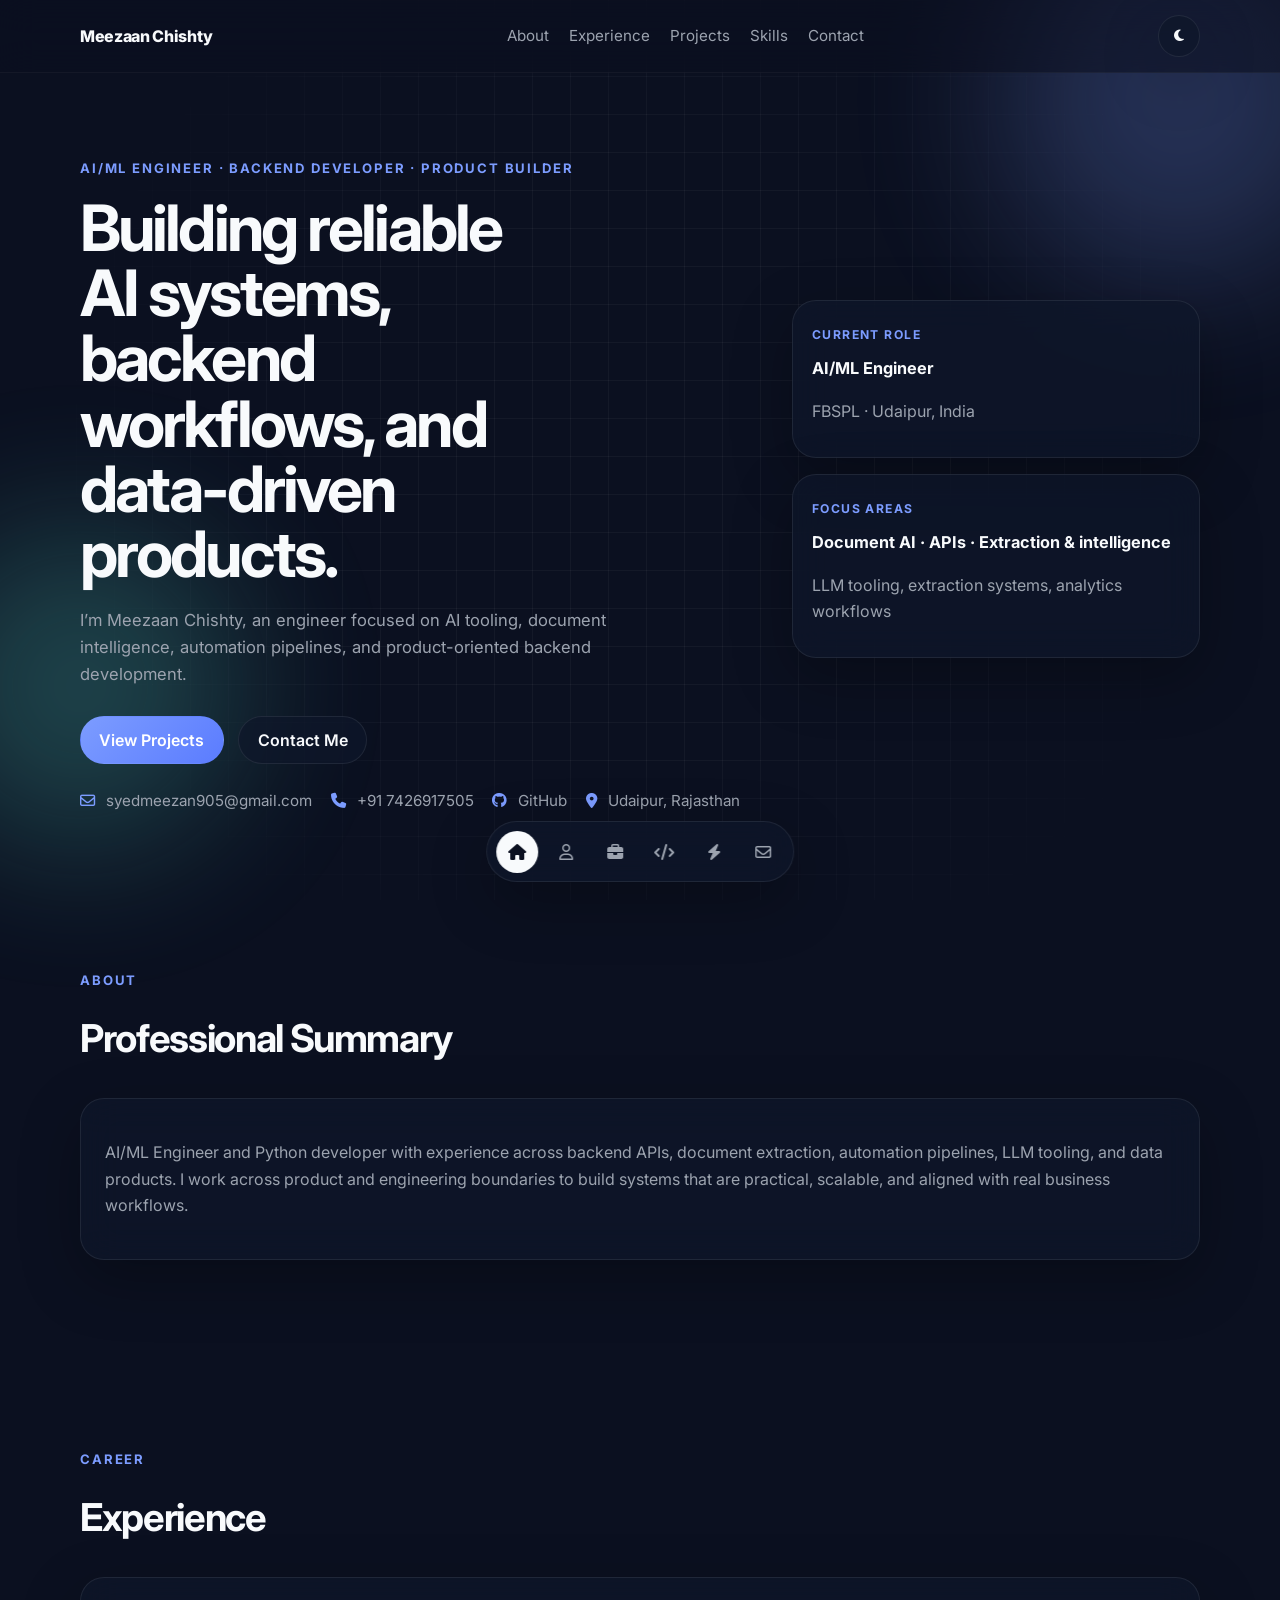
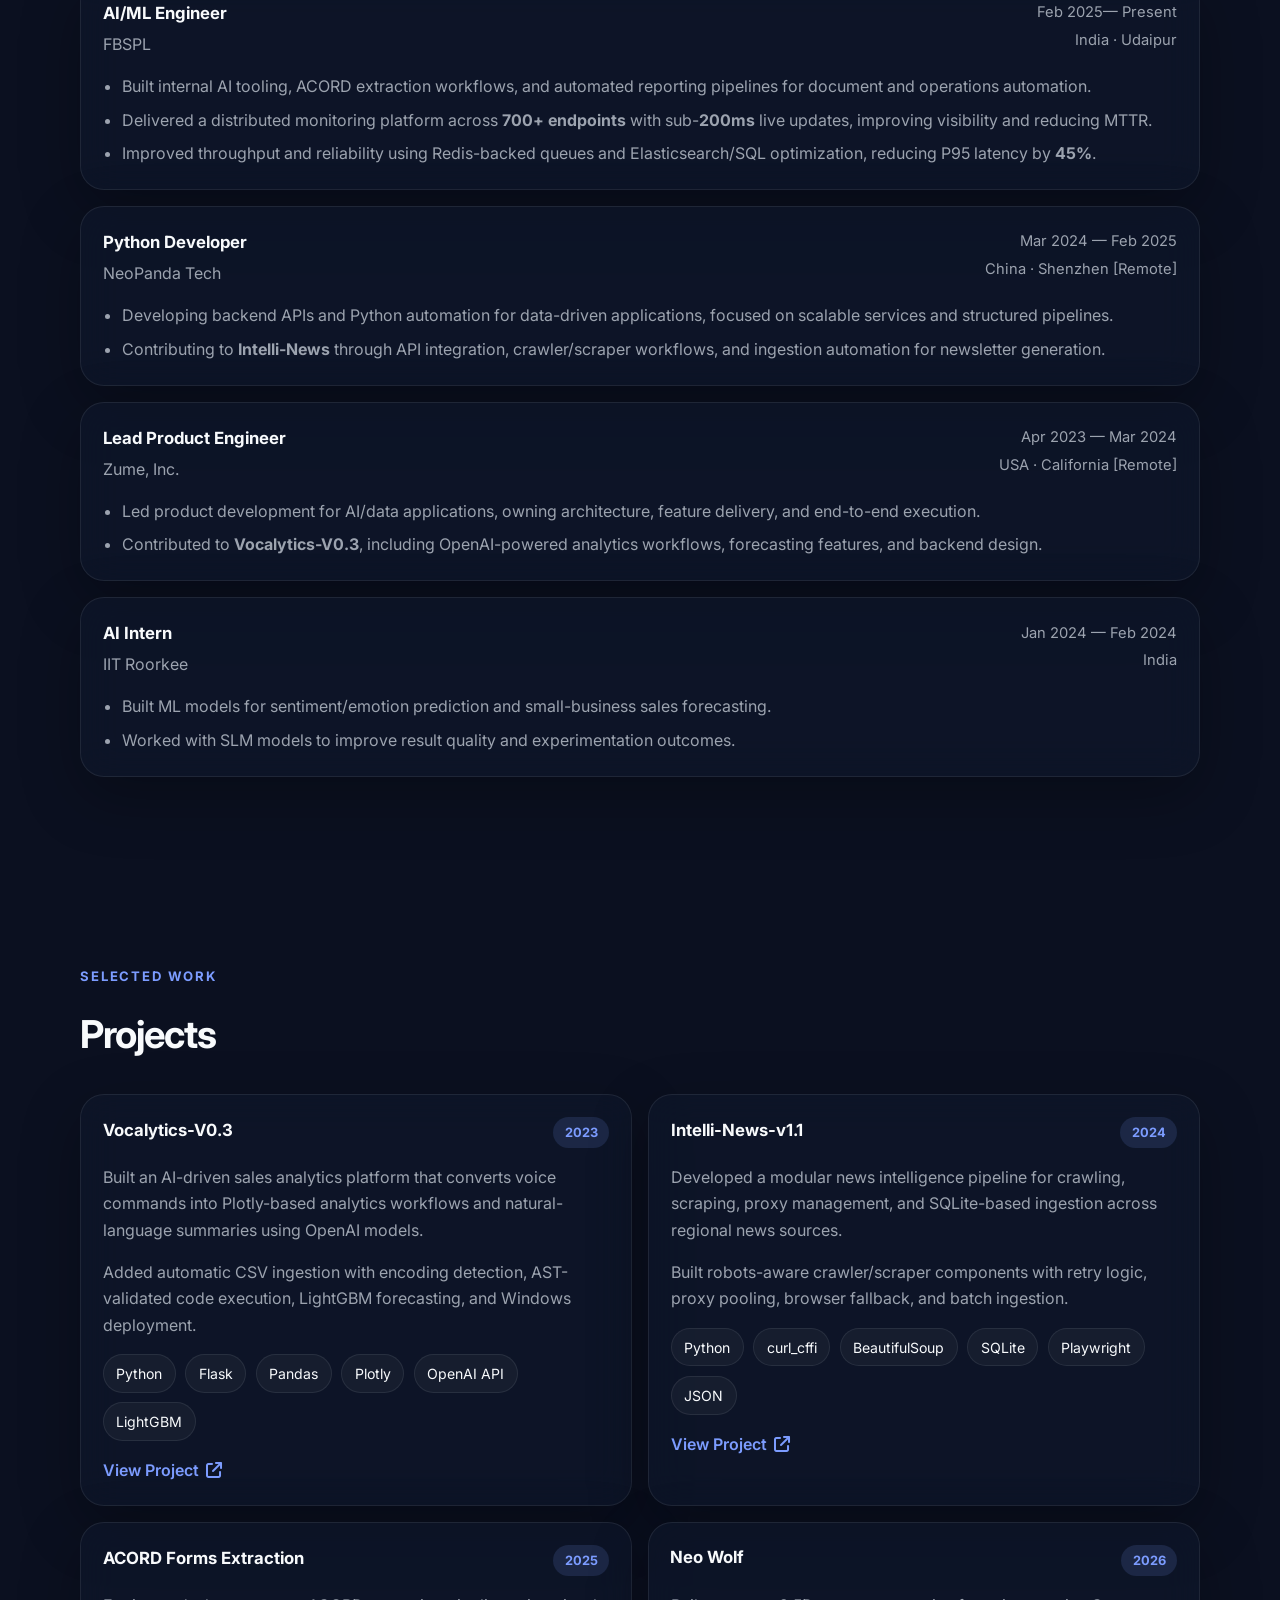
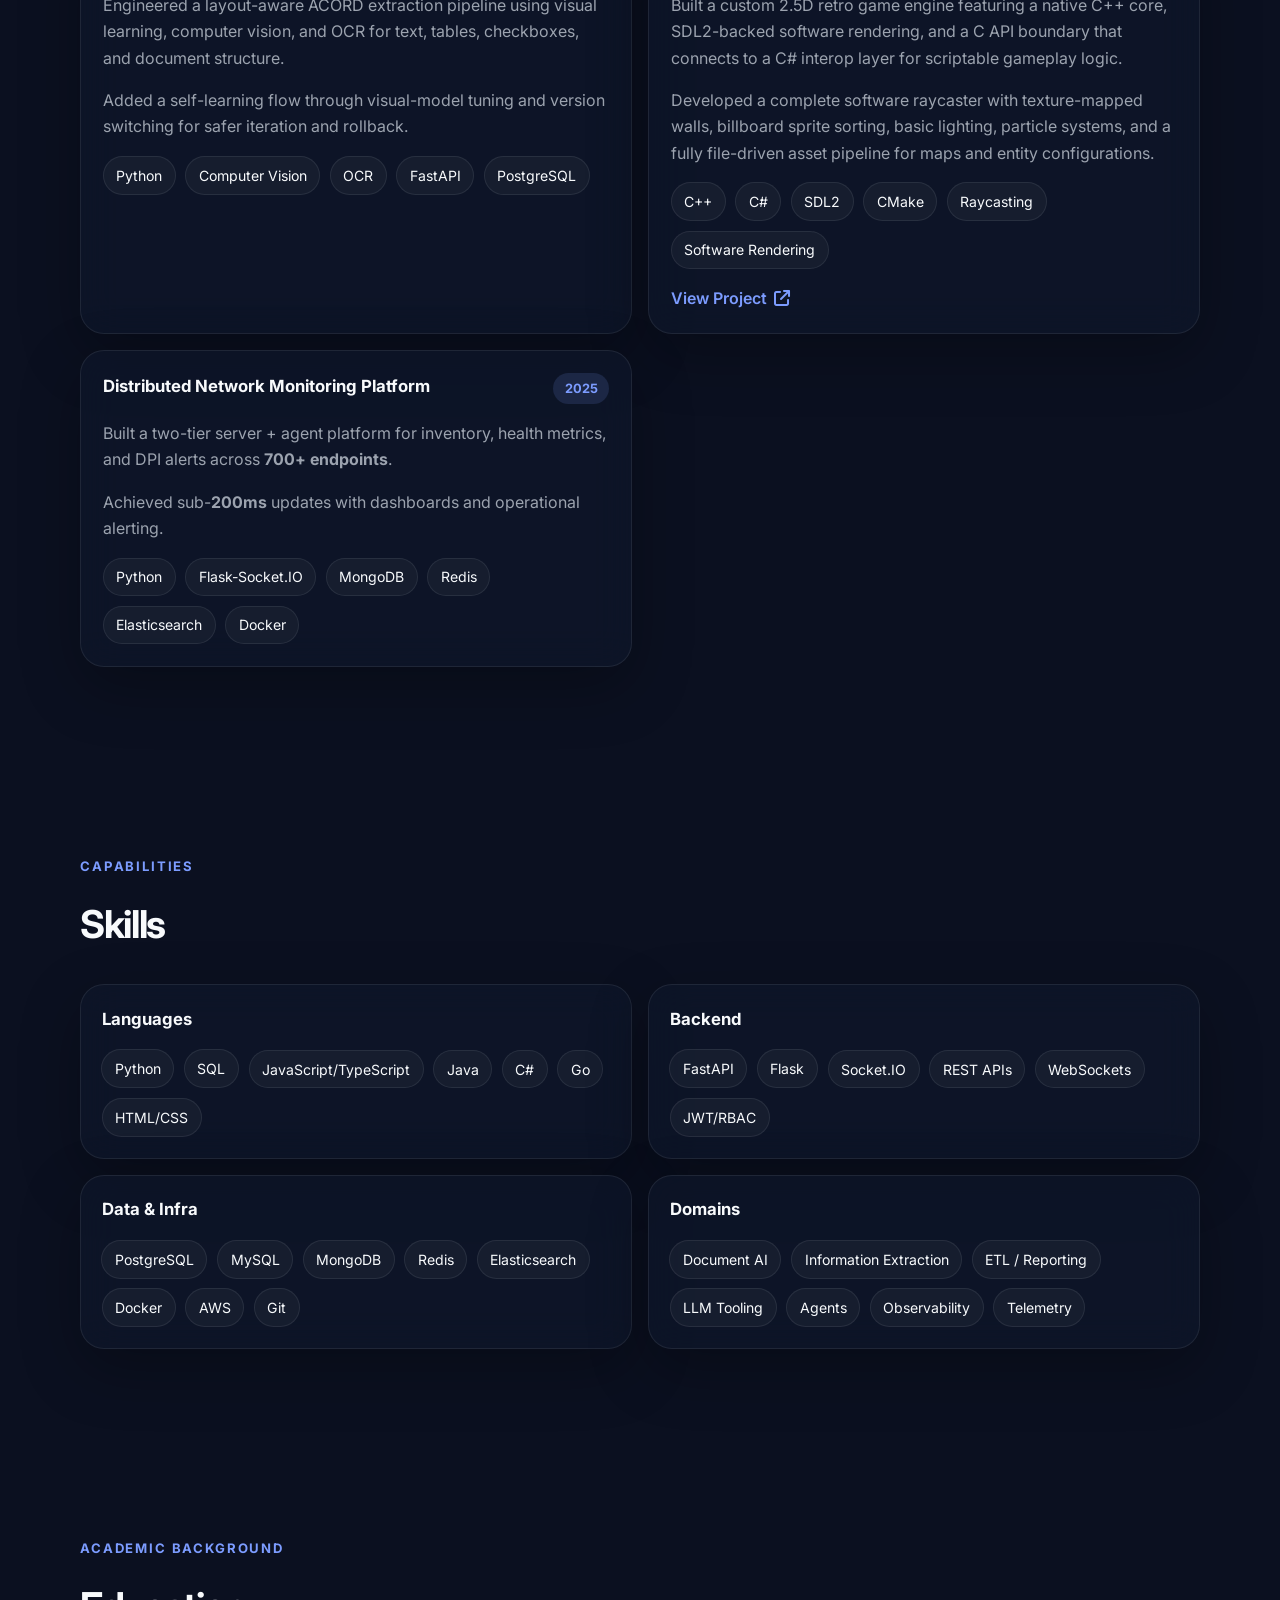
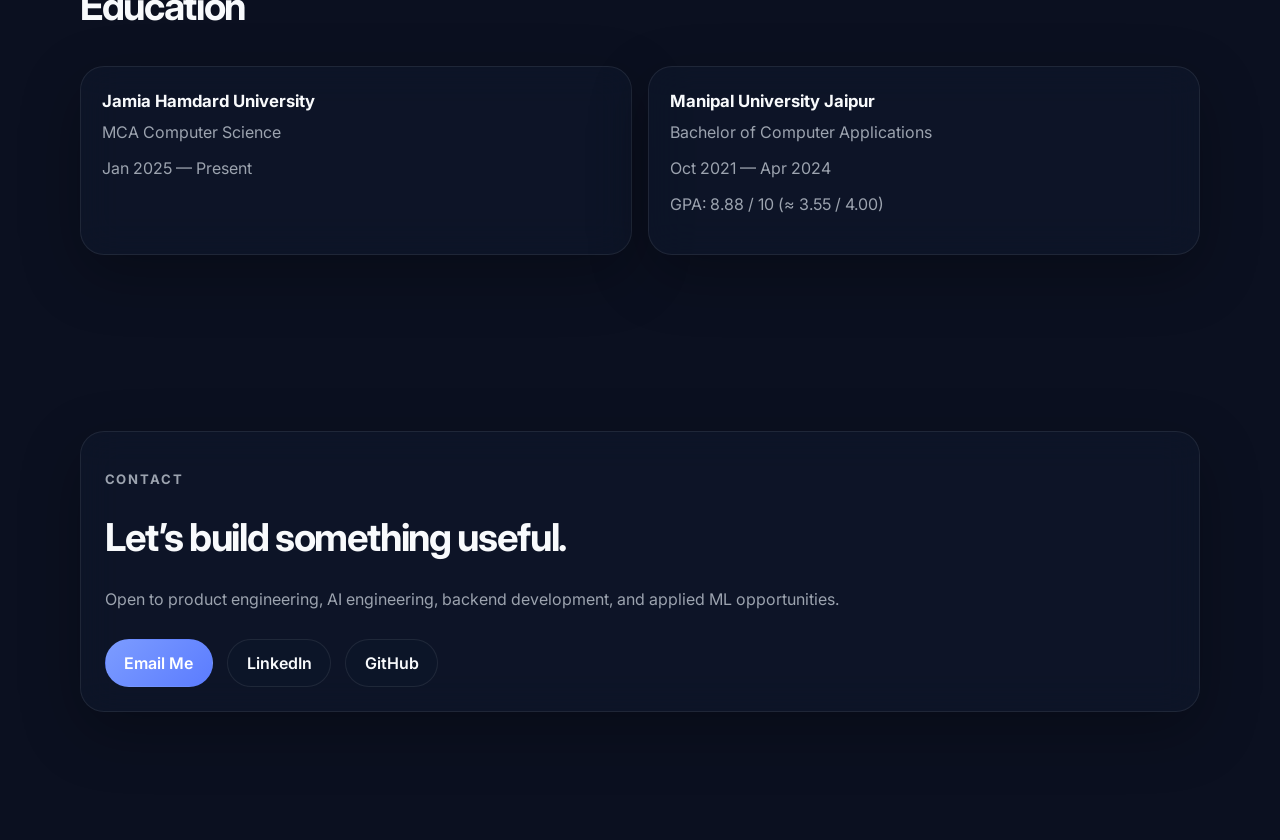
==== index.html @ cb14defa "Update index.html" ====
<!DOCTYPE html>
<html lang="en">
<head>
  <meta charset="UTF-8" />
  <meta name="viewport" content="width=device-width, initial-scale=1.0" />
  <title>Meezaan Chishty | AI/ML Engineer</title>
  <meta
    name="description"
    content="Meezaan Chishty — AI/ML Engineer focused on backend systems, document AI, analytics platforms, and automation."
  />
  <link rel="preconnect" href="https://fonts.googleapis.com" />
  <link rel="preconnect" href="https://fonts.gstatic.com" crossorigin />
  <link
    href="https://fonts.googleapis.com/css2?family=Inter:wght@400;500;600;700;800&display=swap"
    rel="stylesheet"
  />
  <link
    rel="stylesheet"
    href="https://cdnjs.cloudflare.com/ajax/libs/font-awesome/6.5.2/css/all.min.css"
  />
  <link rel="stylesheet" href="styles.css" />
</head>
<body>
  <div class="bg-orb orb-1"></div>
  <div class="bg-orb orb-2"></div>
  <div class="bg-grid"></div>

  <header class="site-header">
    <div class="container nav-wrap">
      <a class="brand" href="#top">Meezaan Chishty</a>

      <nav class="top-nav">
        <a href="#about">About</a>
        <a href="#experience">Experience</a>
        <a href="#projects">Projects</a>
        <a href="#skills">Skills</a>
        <a href="#contact">Contact</a>
      </nav>

      <button class="theme-toggle" id="themeToggle" aria-label="Toggle theme">
        <i class="fa-solid fa-moon"></i>
      </button>
    </div>
  </header>

  <main id="top">
    <section class="hero section">
      <div class="container hero-grid">
        <div class="hero-copy reveal">
          <p class="eyebrow">AI/ML Engineer · Backend Developer · Product Builder</p>
          <h1>
            Building reliable AI systems, backend workflows, and data-driven products.
          </h1>
          <p class="hero-text">
            I’m Meezaan Chishty, an engineer focused on AI tooling, document intelligence,
            automation pipelines, and product-oriented backend development.
          </p>

          <div class="hero-actions">
            <a class="btn btn-primary" href="#projects">View Projects</a>
            <a class="btn btn-secondary" href="mailto:syedmeezan905@gmail.com">Contact Me</a>
          </div>

          <div class="meta-row">
            <a href="mailto:syedmeezan905@gmail.com">
              <i class="fa-regular fa-envelope"></i>
              syedmeezan905@gmail.com
            </a>
            <a href="tel:+917426917505">
              <i class="fa-solid fa-phone"></i>
              +91 7426917505
            </a>
            <a href="https://github.com/Mizan-muf" target="_blank" rel="noreferrer">
              <i class="fa-brands fa-github"></i>
              GitHub
            </a>
            <span>
              <i class="fa-solid fa-location-dot"></i>
              Udaipur, Rajasthan
            </span>
          </div>
        </div>

        <div class="hero-card reveal delay-1">
          <div class="stat-card">
            <span class="stat-label">Current Role</span>
            <strong>AI/ML Engineer</strong>
            <p>FBSPL · Udaipur, India</p>
          </div>
          <div class="stat-card">
            <span class="stat-label">Focus Areas</span>
            <strong>Document AI · APIs · Extraction & intelligence</strong>
            <p>LLM tooling, extraction systems, analytics workflows</p>
          </div>
        </div>
      </div>
    </section>

    <section id="about" class="section">
      <div class="container">
        <div class="section-head reveal">
          <p class="section-kicker">About</p>
          <h2>Professional Summary</h2>
        </div>

        <div class="card summary-card reveal delay-1">
          <p>
            AI/ML Engineer and Python developer with experience across backend APIs,
            document extraction, automation pipelines, LLM tooling, and data products.
            I work across product and engineering boundaries to build systems that are
            practical, scalable, and aligned with real business workflows.
          </p>
        </div>
      </div>
    </section>

    <section id="experience" class="section">
      <div class="container">
        <div class="section-head reveal">
          <p class="section-kicker">Career</p>
          <h2>Experience</h2>
        </div>

        <div class="timeline">
          <article class="timeline-item card reveal">
            <div class="timeline-top">
              <div>
                <h3>AI/ML Engineer</h3>
                <p class="company">FBSPL</p>
              </div>
              <div class="timeline-meta">
                <span>Feb 2025— Present</span>
                <span>India · Udaipur</span>
              </div>
            </div>
            <ul>
              <li>Built internal AI tooling, ACORD extraction workflows, and automated reporting pipelines for document and operations automation.</li>
              <li>Delivered a distributed monitoring platform across <strong>700+ endpoints</strong> with sub-<strong>200ms</strong> live updates, improving visibility and reducing MTTR.</li>
              <li>Improved throughput and reliability using Redis-backed queues and Elasticsearch/SQL optimization, reducing P95 latency by <strong>45%</strong>.</li>
            </ul>
          </article>

          <article class="timeline-item card reveal delay-1">
            <div class="timeline-top">
              <div>
                <h3>Python Developer</h3>
                <p class="company">NeoPanda Tech</p>
              </div>
              <div class="timeline-meta">
                <span>Mar 2024 — Feb 2025</span>
                <span>China · Shenzhen [Remote]</span>
              </div>
            </div>
            <ul>
              <li>Developing backend APIs and Python automation for data-driven applications, focused on scalable services and structured pipelines.</li>
              <li>Contributing to <strong>Intelli-News</strong> through API integration, crawler/scraper workflows, and ingestion automation for newsletter generation.</li>
            </ul>
          </article>

          <article class="timeline-item card reveal">
            <div class="timeline-top">
              <div>
                <h3>Lead Product Engineer</h3>
                <p class="company">Zume, Inc.</p>
              </div>
              <div class="timeline-meta">
                <span>Apr 2023 — Mar 2024</span>
                <span>USA · California [Remote]</span>
              </div>
            </div>
            <ul>
              <li>Led product development for AI/data applications, owning architecture, feature delivery, and end-to-end execution.</li>
              <li>Contributed to <strong>Vocalytics-V0.3</strong>, including OpenAI-powered analytics workflows, forecasting features, and backend design.</li>
            </ul>
          </article>

          <article class="timeline-item card reveal delay-1">
            <div class="timeline-top">
              <div>
                <h3>AI Intern</h3>
                <p class="company">IIT Roorkee</p>
              </div>
              <div class="timeline-meta">
                <span>Jan 2024 — Feb 2024</span>
                <span>India</span>
              </div>
            </div>
            <ul>
              <li>Built ML models for sentiment/emotion prediction and small-business sales forecasting.</li>
              <li>Worked with SLM models to improve result quality and experimentation outcomes.</li>
            </ul>
          </article>
        </div>
      </div>
    </section>

    <section id="projects" class="section">
      <div class="container">
        <div class="section-head reveal">
          <p class="section-kicker">Selected Work</p>
          <h2>Projects</h2>
        </div>

        <div class="project-grid">
          <article class="project-card card reveal">
            <div class="project-top">
              <h3>Vocalytics-V0.3</h3>
              <span class="tag">2023</span>
            </div>
            <p>
              Built an AI-driven sales analytics platform that converts voice commands
              into Plotly-based analytics workflows and natural-language summaries using OpenAI models.
            </p>
            <p>
              Added automatic CSV ingestion with encoding detection, AST-validated code execution,
              LightGBM forecasting, and Windows deployment.
            </p>
            <div class="stack">
              <span>Python</span>
              <span>Flask</span>
              <span>Pandas</span>
              <span>Plotly</span>
              <span>OpenAI API</span>
              <span>LightGBM</span>
            </div>
            <a
              class="project-link"
              href="https://github.com/Mizan-muf/Vocalytics-V0.3"
              target="_blank"
              rel="noreferrer"
            >
              View Project <i class="fa-solid fa-arrow-up-right-from-square"></i>
            </a>
          </article>

          <article class="project-card card reveal delay-1">
            <div class="project-top">
              <h3>Intelli-News-v1.1</h3>
              <span class="tag">2024</span>
            </div>
            <p>
              Developed a modular news intelligence pipeline for crawling, scraping,
              proxy management, and SQLite-based ingestion across regional news sources.
            </p>
            <p>
              Built robots-aware crawler/scraper components with retry logic, proxy pooling,
              browser fallback, and batch ingestion.
            </p>
            <div class="stack">
              <span>Python</span>
              <span>curl_cffi</span>
              <span>BeautifulSoup</span>
              <span>SQLite</span>
              <span>Playwright</span>
              <span>JSON</span>
            </div>
            <a
              class="project-link"
              href="https://github.com/Mizan-muf/Newsletter-Intelli-version-1.1.0"
              target="_blank"
              rel="noreferrer"
            >
              View Project <i class="fa-solid fa-arrow-up-right-from-square"></i>
            </a>
          </article>

          <article class="project-card card reveal">
            <div class="project-top">
              <h3>ACORD Forms Extraction</h3>
              <span class="tag">2025</span>
            </div>
            <p>
              Engineered a layout-aware ACORD extraction pipeline using visual learning,
              computer vision, and OCR for text, tables, checkboxes, and document structure.
            </p>
            <p>
              Added a self-learning flow through visual-model tuning and version switching
              for safer iteration and rollback.
            </p>
            <div class="stack">
              <span>Python</span>
              <span>Computer Vision</span>
              <span>OCR</span>
              <span>FastAPI</span>
              <span>PostgreSQL</span>
            </div>
          </article>

          <article class="project-card card reveal">
            <div class="project-top">
              <h3>Neo Wolf</h3>
              <span class="tag">2026</span>
            </div>
            <p>
              Built a custom 2.5D retro game engine featuring a native C++ core, SDL2-backed software rendering, and a C API boundary that connects to a C# interop layer for scriptable gameplay logic.
            </p>
            <p>
              Developed a complete software raycaster with texture-mapped walls, billboard sprite sorting, basic lighting, particle systems, and a fully file-driven asset pipeline for maps and entity configurations.
            </p>
            <div class="stack">
              <span>C++</span>
              <span>C#</span>
              <span>SDL2</span>
              <span>CMake</span>
              <span>Raycasting</span>
              <span>Software Rendering</span>
            </div>
            <a
              class="project-link"
              href="https://github.com/Mizan-muf/Neo-Wolf-v1"
              target="_blank"
              rel="noreferrer"
            >
              View Project <i class="fa-solid fa-arrow-up-right-from-square"></i>
            </a>
          </article>

          <article class="project-card card reveal delay-1">
            <div class="project-top">
              <h3>Distributed Network Monitoring Platform</h3>
              <span class="tag">2025</span>
            </div>
            <p>
              Built a two-tier server + agent platform for inventory, health metrics,
              and DPI alerts across <strong>700+ endpoints</strong>.
            </p>
            <p>
              Achieved sub-<strong>200ms</strong> updates with dashboards and operational alerting.
            </p>
            <div class="stack">
              <span>Python</span>
              <span>Flask-Socket.IO</span>
              <span>MongoDB</span>
              <span>Redis</span>
              <span>Elasticsearch</span>
              <span>Docker</span>
            </div>
          </article>
        </div>
      </div>
    </section>

    <section id="skills" class="section">
      <div class="container">
        <div class="section-head reveal">
          <p class="section-kicker">Capabilities</p>
          <h2>Skills</h2>
        </div>

        <div class="skills-layout">
          <div class="card reveal">
            <h3>Languages</h3>
            <div class="pill-wrap">
              <span class="pill">Python</span>
              <span class="pill">SQL</span>
              <span class="pill">JavaScript/TypeScript</span>
              <span class="pill">Java</span>
              <span class="pill">C#</span>
              <span class="pill">Go</span>
              <span class="pill">HTML/CSS</span>
            </div>
          </div>

          <div class="card reveal delay-1">
            <h3>Backend</h3>
            <div class="pill-wrap">
              <span class="pill">FastAPI</span>
              <span class="pill">Flask</span>
              <span class="pill">Socket.IO</span>
              <span class="pill">REST APIs</span>
              <span class="pill">WebSockets</span>
              <span class="pill">JWT/RBAC</span>
            </div>
          </div>

          <div class="card reveal">
            <h3>Data & Infra</h3>
            <div class="pill-wrap">
              <span class="pill">PostgreSQL</span>
              <span class="pill">MySQL</span>
              <span class="pill">MongoDB</span>
              <span class="pill">Redis</span>
              <span class="pill">Elasticsearch</span>
              <span class="pill">Docker</span>
              <span class="pill">AWS</span>
              <span class="pill">Git</span>
            </div>
          </div>

          <div class="card reveal delay-1">
            <h3>Domains</h3>
            <div class="pill-wrap">
              <span class="pill">Document AI</span>
              <span class="pill">Information Extraction</span>
              <span class="pill">ETL / Reporting</span>
              <span class="pill">LLM Tooling</span>
              <span class="pill">Agents</span>
              <span class="pill">Observability</span>
              <span class="pill">Telemetry</span>
            </div>
          </div>
        </div>
      </div>
    </section>

    <section id="education" class="section">
      <div class="container">
        <div class="section-head reveal">
          <p class="section-kicker">Academic Background</p>
          <h2>Education</h2>
        </div>

        <div class="edu-grid">
          <article class="card reveal">
            <h3>Jamia Hamdard University</h3>
            <p class="muted">MCA Computer Science</p>
            <span class="edu-date">Jan 2025 — Present</span>
          </article>

          <article class="card reveal delay-1">
            <h3>Manipal University Jaipur</h3>
            <p class="muted">Bachelor of Computer Applications</p>
            <span class="edu-date">Oct 2021 — Apr 2024</span>
            <p class="edu-score">GPA: 8.88 / 10 (≈ 3.55 / 4.00)</p>
          </article>
        </div>
      </div>
    </section>

    <section id="contact" class="section section-last">
      <div class="container">
        <div class="contact-card card reveal">
          <p class="section-kicker">Contact</p>
          <h2>Let’s build something useful.</h2>
          <p>
            Open to product engineering, AI engineering, backend development, and applied ML opportunities.
          </p>
          <div class="hero-actions">
            <a class="btn btn-primary" href="mailto:syedmeezan905@gmail.com">Email Me</a>
            <a
              class="btn btn-secondary"
              href="https://www.linkedin.com/in/syed-mohammed-meezaan-chishty-19a4b0338"
              target="_blank"
              rel="noreferrer"
            >
              LinkedIn
            </a>
            <a
              class="btn btn-secondary"
              href="https://github.com/Mizan-muf"
              target="_blank"
              rel="noreferrer"
            >
              GitHub
            </a>
          </div>
        </div>
      </div>
    </section>
  </main>

  <nav class="dock" id="dock">
    <a href="#top" data-section="top" class="dock-item active" aria-label="Home">
      <i class="fa-solid fa-house"></i>
    </a>
    <a href="#about" data-section="about" class="dock-item" aria-label="About">
      <i class="fa-regular fa-user"></i>
    </a>
    <a href="#experience" data-section="experience" class="dock-item" aria-label="Experience">
      <i class="fa-solid fa-briefcase"></i>
    </a>
    <a href="#projects" data-section="projects" class="dock-item" aria-label="Projects">
      <i class="fa-solid fa-code"></i>
    </a>
    <a href="#skills" data-section="skills" class="dock-item" aria-label="Skills">
      <i class="fa-solid fa-bolt"></i>
    </a>
    <a href="#contact" data-section="contact" class="dock-item" aria-label="Contact">
      <i class="fa-regular fa-envelope"></i>
    </a>
  </nav>

  <script src="script.js"></script>
</body>
</html>
---- styles.css ----
:root {
  --bg: #0b1020;
  --bg-elev: rgba(17, 24, 39, 0.72);
  --bg-card: rgba(15, 23, 42, 0.72);
  --border: rgba(255, 255, 255, 0.08);
  --text: #e5e7eb;
  --muted: #9ca3af;
  --heading: #f8fafc;
  --accent: #7c9cff;
  --accent-2: #5eead4;
  --shadow: 0 20px 60px rgba(0, 0, 0, 0.28);
  --container: 1120px;
  --radius: 24px;
}

body.light {
  --bg: #f5f7fb;
  --bg-elev: rgba(255, 255, 255, 0.82);
  --bg-card: rgba(255, 255, 255, 0.9);
  --border: rgba(15, 23, 42, 0.08);
  --text: #18212f;
  --muted: #5f6b7a;
  --heading: #0f172a;
  --accent: #315efb;
  --accent-2: #0f766e;
  --shadow: 0 18px 40px rgba(15, 23, 42, 0.08);
}

* {
  box-sizing: border-box;
}

html {
  scroll-behavior: smooth;
}

body {
  margin: 0;
  font-family: "Inter", sans-serif;
  background: var(--bg);
  color: var(--text);
  line-height: 1.65;
  transition: background 0.3s ease, color 0.3s ease;
  overflow-x: hidden;
}

a {
  color: inherit;
  text-decoration: none;
}

.container {
  width: min(var(--container), calc(100% - 2rem));
  margin: 0 auto;
}

.bg-grid {
  position: fixed;
  inset: 0;
  background-image:
    linear-gradient(rgba(255,255,255,0.04) 1px, transparent 1px),
    linear-gradient(90deg, rgba(255,255,255,0.04) 1px, transparent 1px);
  background-size: 38px 38px;
  mask-image: radial-gradient(circle at center, black 40%, transparent 78%);
  pointer-events: none;
  z-index: -3;
}

body.light .bg-grid {
  background-image:
    linear-gradient(rgba(15,23,42,0.05) 1px, transparent 1px),
    linear-gradient(90deg, rgba(15,23,42,0.05) 1px, transparent 1px);
}

.bg-orb {
  position: fixed;
  border-radius: 999px;
  filter: blur(80px);
  opacity: 0.24;
  pointer-events: none;
  z-index: -2;
}

.orb-1 {
  width: 360px;
  height: 360px;
  background: var(--accent);
  top: -80px;
  right: -80px;
}

.orb-2 {
  width: 320px;
  height: 320px;
  background: var(--accent-2);
  bottom: 6%;
  left: -80px;
}

.site-header {
  position: sticky;
  top: 0;
  z-index: 50;
  backdrop-filter: blur(18px);
  background: rgba(11, 16, 32, 0.55);
  border-bottom: 1px solid rgba(255,255,255,0.04);
}

body.light .site-header {
  background: rgba(245, 247, 251, 0.78);
  border-bottom: 1px solid rgba(15,23,42,0.06);
}

.nav-wrap {
  display: flex;
  align-items: center;
  justify-content: space-between;
  min-height: 72px;
  gap: 1rem;
}

.brand {
  font-weight: 800;
  letter-spacing: -0.02em;
  color: var(--heading);
}

.top-nav {
  display: flex;
  align-items: center;
  gap: 1.25rem;
}

.top-nav a {
  color: var(--muted);
  font-size: 0.95rem;
  transition: color 0.2s ease;
}

.top-nav a:hover {
  color: var(--heading);
}

.theme-toggle {
  border: 1px solid var(--border);
  background: var(--bg-card);
  color: var(--heading);
  width: 42px;
  height: 42px;
  border-radius: 999px;
  display: grid;
  place-items: center;
  cursor: pointer;
  box-shadow: var(--shadow);
}

.section {
  padding: 5.5rem 0;
}

.hero {
  padding-top: 4.5rem;
  padding-bottom: 3.5rem;
}

.hero-grid {
  display: grid;
  grid-template-columns: 1.25fr 0.75fr;
  gap: 2rem;
  align-items: center;
}

.eyebrow,
.section-kicker {
  display: inline-block;
  font-size: 0.82rem;
  text-transform: uppercase;
  letter-spacing: 0.14em;
  color: var(--accent);
  margin-bottom: 0.95rem;
  font-weight: 700;
}

.hero h1 {
  margin: 0;
  font-size: clamp(2.3rem, 5vw, 4.6rem);
  line-height: 1.02;
  letter-spacing: -0.045em;
  color: var(--heading);
  max-width: 11ch;
}

.hero-text {
  max-width: 62ch;
  margin: 1.25rem 0 0;
  color: var(--muted);
  font-size: 1.04rem;
}

.hero-actions {
  display: flex;
  flex-wrap: wrap;
  gap: 0.9rem;
  margin-top: 1.7rem;
}

.btn {
  display: inline-flex;
  align-items: center;
  justify-content: center;
  min-height: 48px;
  padding: 0 1.15rem;
  border-radius: 999px;
  font-weight: 600;
  border: 1px solid transparent;
  transition: transform 0.2s ease, background 0.2s ease, border-color 0.2s ease;
}

.btn:hover {
  transform: translateY(-1px);
}

.btn-primary {
  background: linear-gradient(135deg, var(--accent), #5b7cff);
  color: white;
}

.btn-secondary {
  border-color: var(--border);
  background: var(--bg-card);
  color: var(--heading);
}

.meta-row {
  display: flex;
  flex-wrap: wrap;
  gap: 1rem 1.15rem;
  margin-top: 1.5rem;
  color: var(--muted);
  font-size: 0.95rem;
}

.meta-row i {
  margin-right: 0.45rem;
  color: var(--accent);
}

.hero-card {
  display: grid;
  gap: 1rem;
}

.card,
.stat-card {
  background: var(--bg-card);
  border: 1px solid var(--border);
  box-shadow: var(--shadow);
  border-radius: var(--radius);
  backdrop-filter: blur(18px);
}

.stat-card {
  padding: 1.2rem 1.2rem 1.05rem;
}

.stat-card strong {
  display: block;
  color: var(--heading);
  font-size: 1.02rem;
  margin-bottom: 0.35rem;
}

.stat-card p,
.summary-card p,
.project-card p,
.contact-card p,
.edu-grid p,
.timeline-item li {
  color: var(--muted);
}

.stat-label {
  display: inline-block;
  margin-bottom: 0.6rem;
  color: var(--accent);
  font-size: 0.76rem;
  letter-spacing: 0.12em;
  text-transform: uppercase;
  font-weight: 700;
}

.section-head {
  margin-bottom: 1.75rem;
}

.section-head h2,
.contact-card h2 {
  margin: 0;
  font-size: clamp(1.75rem, 3vw, 2.5rem);
  letter-spacing: -0.035em;
  color: var(--heading);
}

.summary-card,
.contact-card {
  padding: 1.5rem;
}

.timeline {
  display: grid;
  gap: 1rem;
}

.timeline-item {
  padding: 1.4rem;
}

.timeline-top {
  display: flex;
  justify-content: space-between;
  gap: 1rem;
  align-items: flex-start;
  margin-bottom: 0.95rem;
}

.timeline-top h3,
.project-card h3,
.edu-grid h3,
.card h3 {
  margin: 0 0 0.22rem;
  color: var(--heading);
  font-size: 1.05rem;
}

.company,
.muted {
  margin: 0;
  color: var(--muted);
}

.timeline-meta {
  text-align: right;
  display: grid;
  gap: 0.2rem;
  color: var(--muted);
  font-size: 0.92rem;
}

.timeline-item ul,
.project-card ul {
  margin: 0;
  padding-left: 1.15rem;
}

.timeline-item li + li {
  margin-top: 0.45rem;
}

.project-grid,
.skills-layout,
.edu-grid {
  display: grid;
  gap: 1rem;
}

.project-grid {
  grid-template-columns: repeat(2, minmax(0, 1fr));
}

.project-card {
  padding: 1.35rem;
}

.project-top {
  display: flex;
  align-items: center;
  justify-content: space-between;
  gap: 1rem;
  margin-bottom: 0.9rem;
}

.tag {
  display: inline-flex;
  align-items: center;
  padding: 0.3rem 0.72rem;
  border-radius: 999px;
  background: rgba(124, 156, 255, 0.14);
  color: var(--accent);
  font-weight: 700;
  font-size: 0.8rem;
}

.stack,
.pill-wrap {
  display: flex;
  flex-wrap: wrap;
  gap: 0.6rem;
  margin-top: 1rem;
}

.stack span,
.pill {
  display: inline-flex;
  align-items: center;
  border-radius: 999px;
  padding: 0.42rem 0.78rem;
  border: 1px solid var(--border);
  background: rgba(255,255,255,0.04);
  color: var(--heading);
  font-size: 0.88rem;
}

body.light .stack span,
body.light .pill {
  background: rgba(15, 23, 42, 0.03);
}

.project-link {
  display: inline-flex;
  align-items: center;
  gap: 0.45rem;
  margin-top: 1rem;
  color: var(--accent);
  font-weight: 600;
}

.skills-layout,
.edu-grid {
  grid-template-columns: repeat(2, minmax(0, 1fr));
}

.skills-layout .card,
.edu-grid .card {
  padding: 1.3rem;
}

.edu-date,
.edu-score {
  display: block;
  margin-top: 0.6rem;
  color: var(--muted);
}

.section-last {
  padding-bottom: 8rem;
}

.dock {
  position: fixed;
  left: 50%;
  bottom: 1.1rem;
  transform: translateX(-50%);
  display: flex;
  gap: 0.45rem;
  padding: 0.55rem;
  border-radius: 999px;
  background: rgba(15, 23, 42, 0.72);
  border: 1px solid rgba(255,255,255,0.08);
  backdrop-filter: blur(18px);
  box-shadow: var(--shadow);
  z-index: 60;
}

body.light .dock {
  background: rgba(255,255,255,0.88);
  border-color: rgba(15,23,42,0.08);
}

.dock-item {
  width: 42px;
  height: 42px;
  display: grid;
  place-items: center;
  border-radius: 999px;
  color: var(--muted);
  transition: all 0.2s ease;
}

.dock-item.active,
.dock-item:hover {
  background: var(--heading);
  color: var(--bg);
}

.reveal {
  opacity: 0;
  transform: translateY(18px);
  transition: opacity 0.65s ease, transform 0.65s ease;
}

.reveal.visible {
  opacity: 1;
  transform: translateY(0);
}

.delay-1 {
  transition-delay: 0.12s;
}

@media (max-width: 980px) {
  .hero-grid,
  .project-grid,
  .skills-layout,
  .edu-grid {
    grid-template-columns: 1fr;
  }

  .hero h1 {
    max-width: 100%;
  }

  .timeline-top {
    flex-direction: column;
  }

  .timeline-meta {
    text-align: left;
  }
}

@media (max-width: 760px) {
  .top-nav {
    display: none;
  }

  .section {
    padding: 4.25rem 0;
  }

  .hero {
    padding-top: 3.25rem;
  }

  .dock {
    bottom: 0.8rem;
    padding: 0.45rem;
  }

  .dock-item {
    width: 38px;
    height: 38px;
  }

  .container {
    width: min(var(--container), calc(100% - 1.1rem));
  }
}
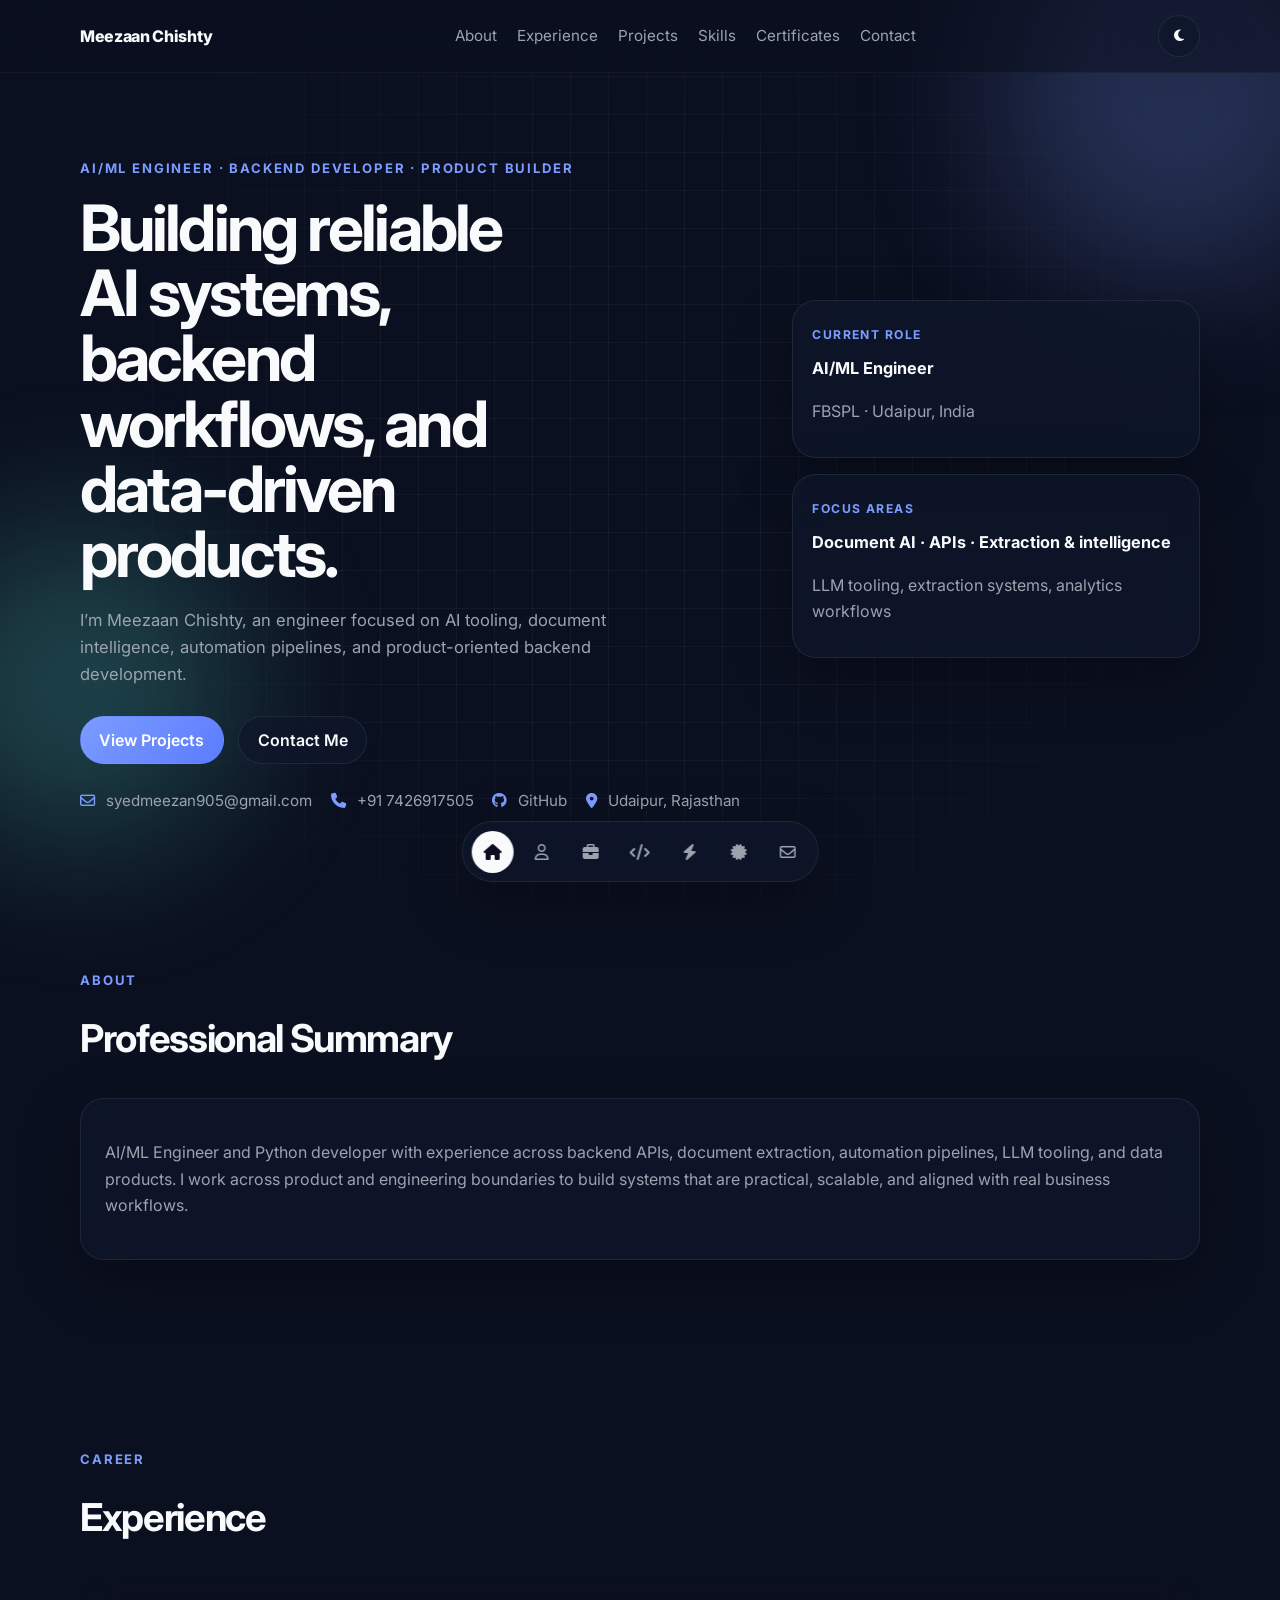
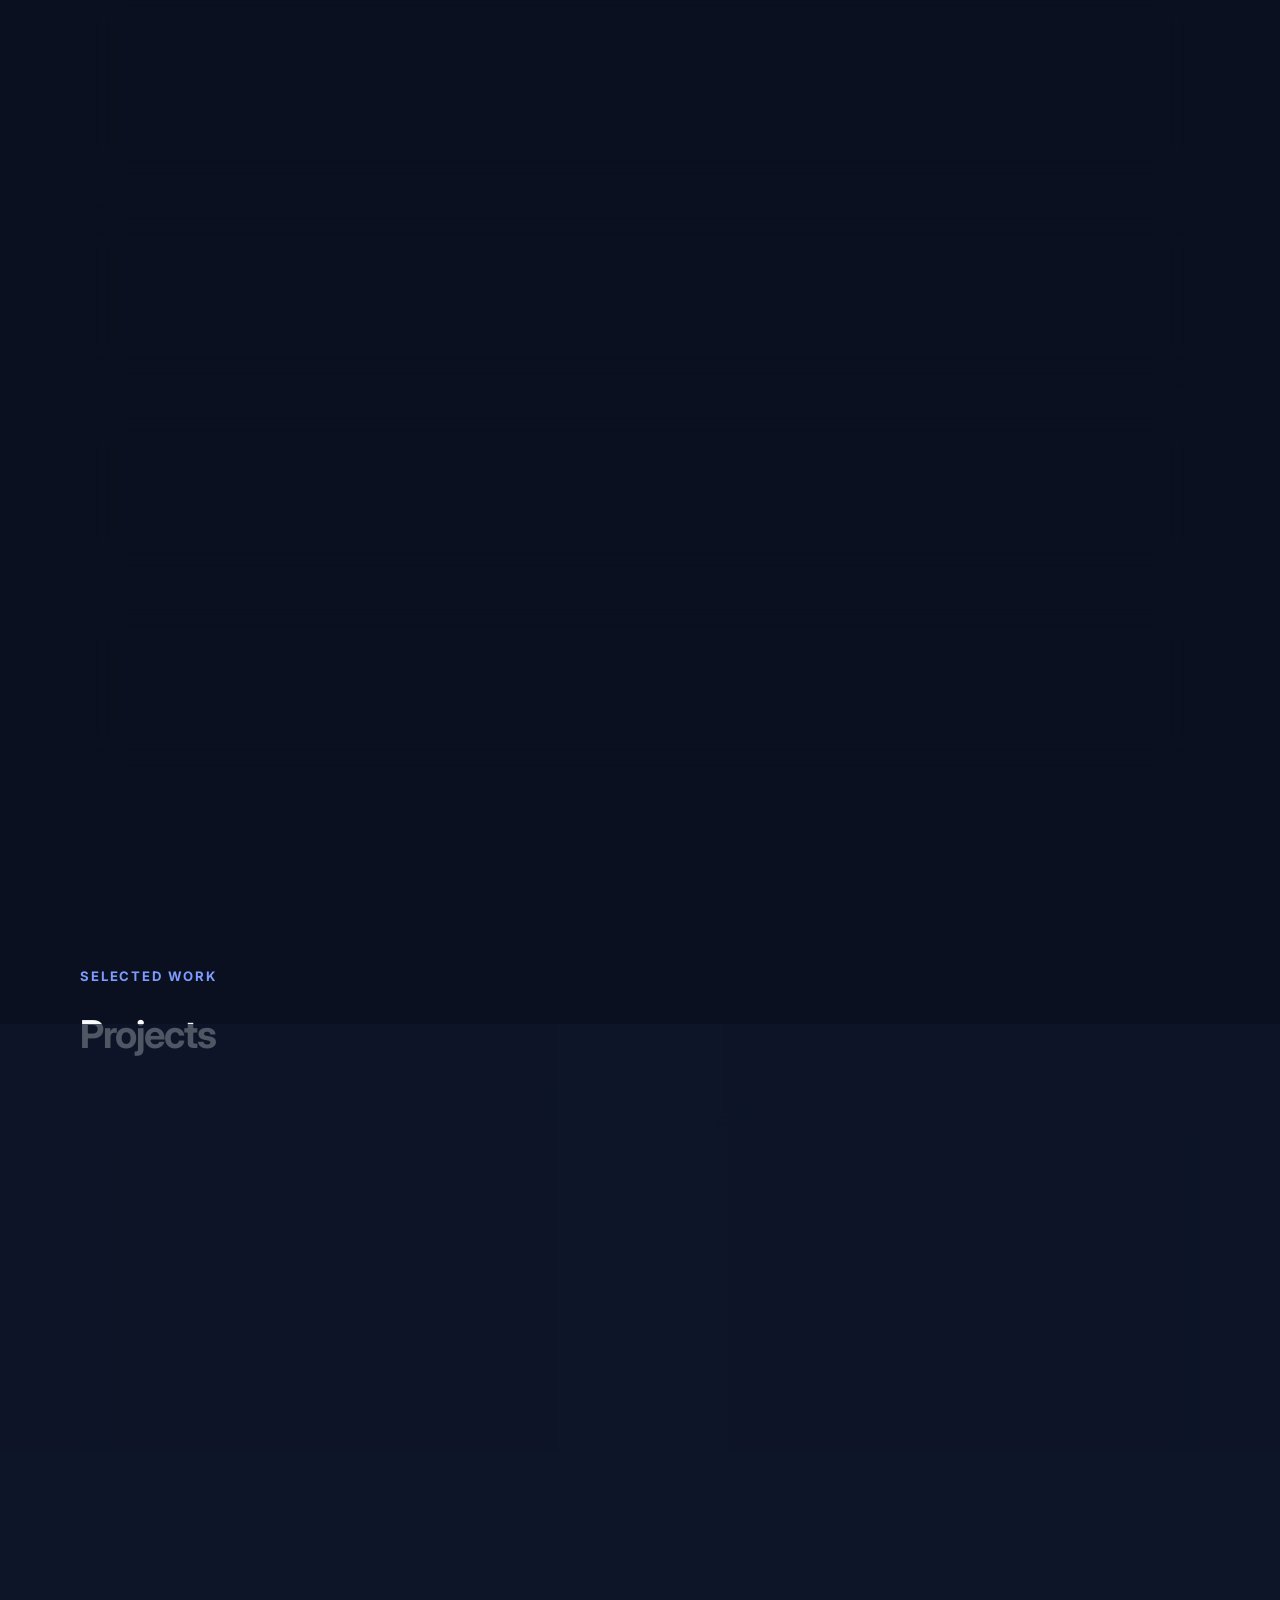
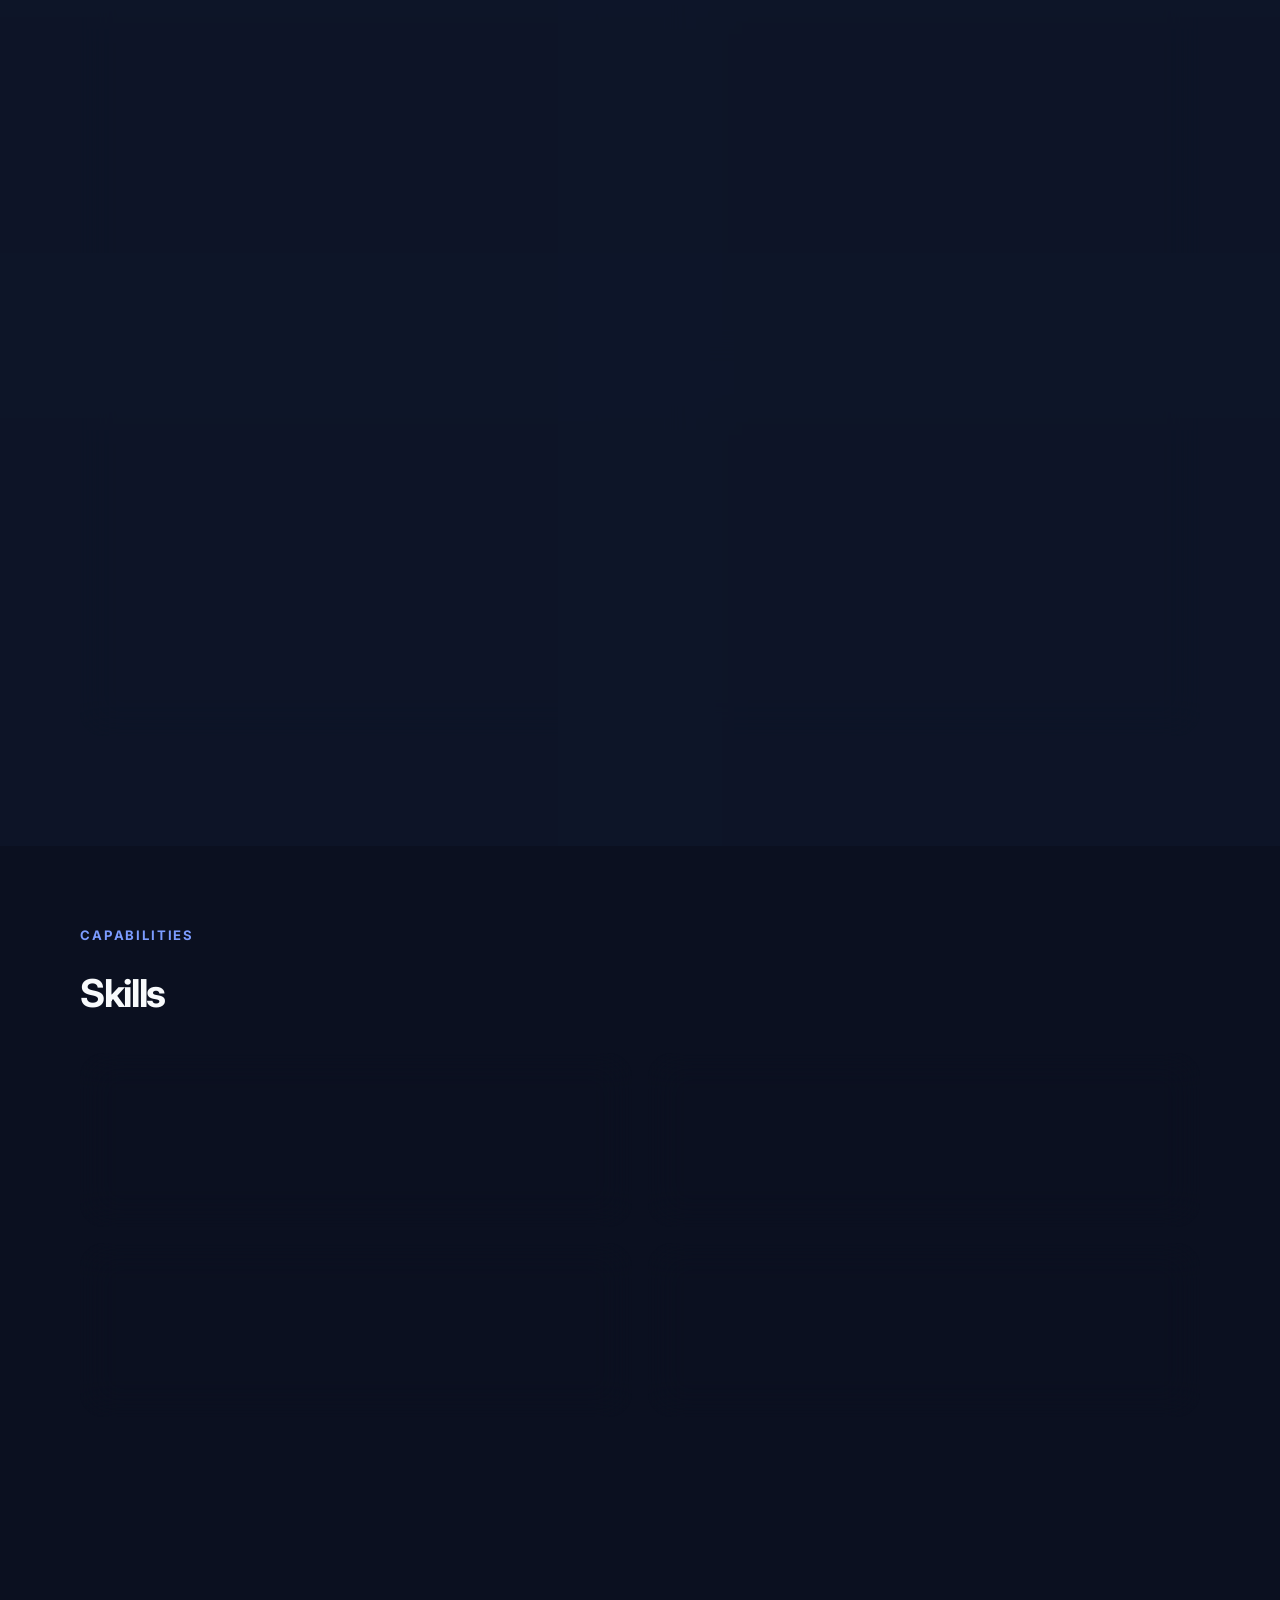
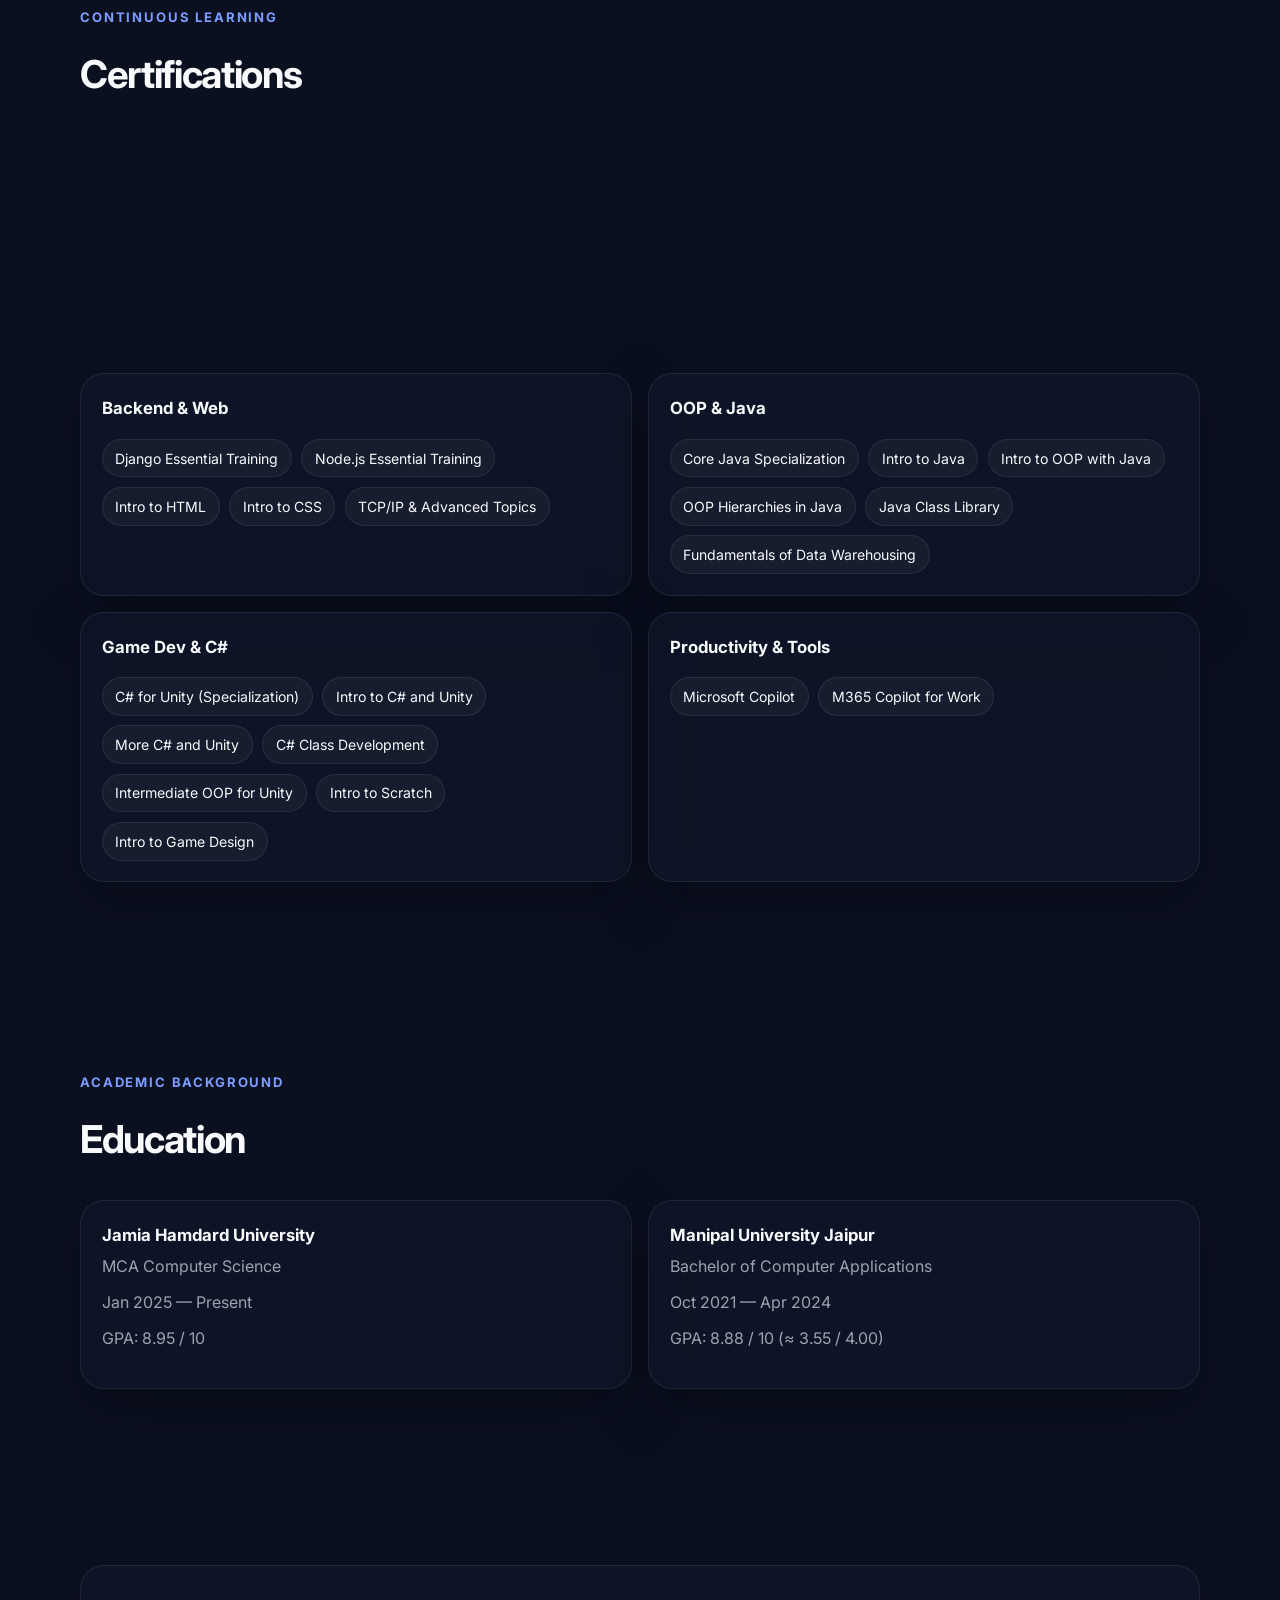
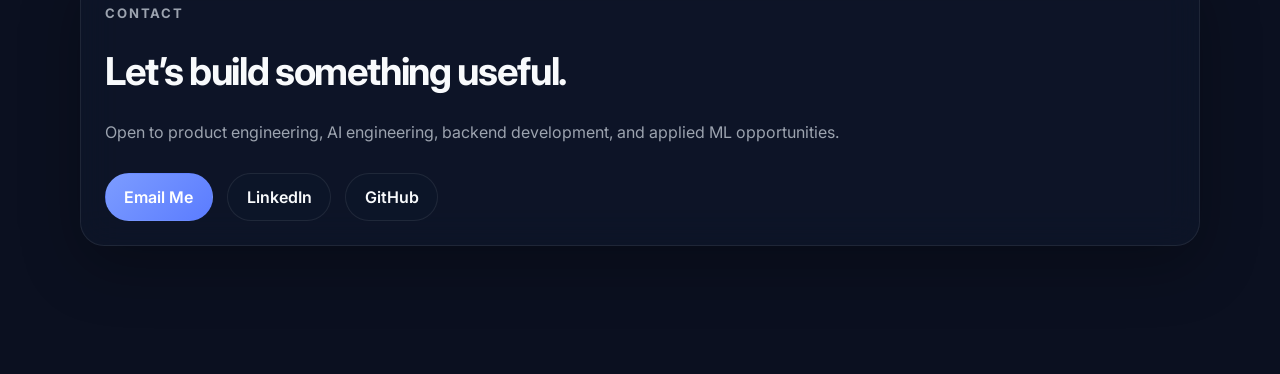
==== commit a4909cfe: "Update portfolio with certifications, MCA GPA, and FBSPLAI" ====
--- a/index.html
+++ b/index.html
@@ -34,6 +34,7 @@
         <a href="#experience">Experience</a>
         <a href="#projects">Projects</a>
         <a href="#skills">Skills</a>
+        <a href="#certifications">Certificates</a>
         <a href="#contact">Contact</a>
       </nav>
 
@@ -204,6 +205,28 @@
         <div class="project-grid">
           <article class="project-card card reveal">
             <div class="project-top">
+              <h3>FBSPLAI &mdash; AI Insurance Sales Platform</h3>
+              <span class="tag">2025</span>
+            </div>
+            <p>
+              Built a full-stack AI insurance sales platform across 3 portals (client, admin, AI chat) with a Next.js 14 monorepo (Turborepo), shared Radix UI components, and Tailwind CSS.
+            </p>
+            <p>
+              Architected 10 backend microservices (FastAPI/Python) including document extraction (LangChain/LangGraph), quote comparison, and AI chat, orchestrated with Docker, Celery, MongoDB, and Redis.
+            </p>
+            <div class="stack">
+              <span>Next.js 14</span>
+              <span>FastAPI</span>
+              <span>Python</span>
+              <span>MongoDB</span>
+              <span>Celery</span>
+              <span>LangGraph</span>
+              <span>Docker</span>
+            </div>
+          </article>
+
+          <article class="project-card card reveal">
+            <div class="project-top">
               <h3>Vocalytics-V0.3</h3>
               <span class="tag">2023</span>
             </div>
@@ -403,6 +426,83 @@
       </div>
     </section>
 
+    <section id="certifications" class="section">
+      <div class="container">
+        <div class="section-head reveal">
+          <p class="section-kicker">Continuous Learning</p>
+          <h2>Certifications</h2>
+        </div>
+
+        <div class="skills-layout">
+          <div class="card reveal">
+            <h3>AI / Machine Learning</h3>
+            <div class="pill-wrap">
+              <a href="https://www.linkedin.com/learning/certificates/9fd3c7aac08df00e7bd910ba2ddf330de3ddd54b14f48c74923e55dc633d096a" class="pill" target="_blank" rel="noreferrer">Hands-On AI: LLM Apps</a>
+              <a href="https://www.linkedin.com/learning/certificates/699efc9ed8fb2419bc9c506e3cb97cf91e540e8d88a3c0f7b9b9dbe8b59dc786" class="pill" target="_blank" rel="noreferrer">Intro to AI</a>
+              <a href="https://www.linkedin.com/learning/certificates/6b11ba7b0547ec739724ecda0df645128b7741fbfc9a2d458a8a850cf9be384f" class="pill" target="_blank" rel="noreferrer">Deep Learning with TensorFlow</a>
+              <a href="https://www.linkedin.com/learning/certificates/71a636520507579ad303e5b71618ea025b971521e967830719874201ce2de906" class="pill" target="_blank" rel="noreferrer">Model Optimization & Tuning</a>
+              <a href="https://www.linkedin.com/learning/certificates/b79f4dde22949acc6dced9795615c8d63376648cf0cb27f03d97007fbadeb957" class="pill" target="_blank" rel="noreferrer">GCP for ML</a>
+              <a href="https://www.linkedin.com/learning/certificates/2dd54d1e822f5411bd44cf1693401ff446ea4c2dffa195e85fafc7eb75fb5e7b" class="pill" target="_blank" rel="noreferrer">R for Data Science</a>
+            </div>
+          </div>
+
+          <div class="card reveal delay-1">
+            <h3>Generative AI</h3>
+            <div class="pill-wrap">
+              <a href="https://www.linkedin.com/learning/certificates/062a1453c1af811329321b641d983520828618bf8d4fb77beb0d0f79912ceb1a" class="pill" target="_blank" rel="noreferrer">Career Essentials in GenAI</a>
+              <a href="https://www.linkedin.com/learning/certificates/207fe0df385e66e87ab1f810a442a463a92ef8701b7caa2a12009f0612ccd4f7" class="pill" target="_blank" rel="noreferrer">What Is GenAI?</a>
+              <a href="https://www.linkedin.com/learning/certificates/d4c6d02497bb3aa0cd99ae76312da50ea11390796ca7455257982430e61358a5" class="pill" target="_blank" rel="noreferrer">GenAI: Evolution of Search</a>
+              <a href="https://www.linkedin.com/learning/certificates/ee072711312b59d98735eb368c9d759385e7790d543e6506d109a3bfbe07bbb4" class="pill" target="_blank" rel="noreferrer">Ethics in GenAI</a>
+            </div>
+          </div>
+
+          <div class="card reveal">
+            <h3>Backend & Web</h3>
+            <div class="pill-wrap">
+              <a href="https://www.linkedin.com/learning/certificates/7cbcd4d0c502bc42a5c3d0d964295ecc5578787d12bb9cabec34adad3184a6f0" class="pill" target="_blank" rel="noreferrer">Django Essential Training</a>
+              <a href="https://www.linkedin.com/learning/certificates/d4c6d02497bb3aa0cd99ae76312da50ea11390796ca7455257982430e61358a5" class="pill" target="_blank" rel="noreferrer">Node.js Essential Training</a>
+              <a href="https://coursera.org/verify/KVKSX7TK74VA" class="pill" target="_blank" rel="noreferrer">Intro to HTML</a>
+              <a href="https://coursera.org/verify/FDFLFYXPHMVJ" class="pill" target="_blank" rel="noreferrer">Intro to CSS</a>
+              <a href="https://www.coursera.org/account/accomplishments/records/YV9HQFZJ888P" class="pill" target="_blank" rel="noreferrer">TCP/IP & Advanced Topics</a>
+            </div>
+          </div>
+
+          <div class="card reveal delay-1">
+            <h3>OOP & Java</h3>
+            <div class="pill-wrap">
+              <a href="https://www.coursera.org/account/accomplishments/specialization/W45B4GT9JDVN" class="pill" target="_blank" rel="noreferrer">Core Java Specialization</a>
+              <a href="https://www.coursera.org/account/accomplishments/records/TH96V3VSDRMY" class="pill" target="_blank" rel="noreferrer">Intro to Java</a>
+              <a href="https://www.coursera.org/account/accomplishments/records/GJJZMWARA48V" class="pill" target="_blank" rel="noreferrer">Intro to OOP with Java</a>
+              <a href="https://www.coursera.org/account/accomplishments/records/MCJ6NDFM9R2Z" class="pill" target="_blank" rel="noreferrer">OOP Hierarchies in Java</a>
+              <a href="https://www.coursera.org/account/accomplishments/records/XM65WYFHTWCV" class="pill" target="_blank" rel="noreferrer">Java Class Library</a>
+              <a href="https://www.coursera.org/account/accomplishments/records/RNJL26YLE6PE" class="pill" target="_blank" rel="noreferrer">Fundamentals of Data Warehousing</a>
+            </div>
+          </div>
+
+          <div class="card reveal">
+            <h3>Game Dev & C#</h3>
+            <div class="pill-wrap">
+              <a href="https://coursera.org/verify/specialization/BW5XKXSTZPNE" class="pill" target="_blank" rel="noreferrer">C# for Unity (Specialization)</a>
+              <a href="https://coursera.org/verify/FZMJBXQJ4MMB" class="pill" target="_blank" rel="noreferrer">Intro to C# and Unity</a>
+              <a href="https://coursera.org/verify/9DCFWKXMJWX8" class="pill" target="_blank" rel="noreferrer">More C# and Unity</a>
+              <a href="https://coursera.org/verify/LZKX3K8HV4MG" class="pill" target="_blank" rel="noreferrer">C# Class Development</a>
+              <a href="https://coursera.org/verify/CWUJQVQ2F3Y3" class="pill" target="_blank" rel="noreferrer">Intermediate OOP for Unity</a>
+              <a href="https://coursera.org/verify/DTC8X3TW8V3K" class="pill" target="_blank" rel="noreferrer">Intro to Scratch</a>
+              <a href="https://www.coursera.org/account/accomplishments/records/TRJK53CRP2P4" class="pill" target="_blank" rel="noreferrer">Intro to Game Design</a>
+            </div>
+          </div>
+
+          <div class="card reveal delay-1">
+            <h3>Productivity & Tools</h3>
+            <div class="pill-wrap">
+              <a href="https://www.linkedin.com/learning/certificates/4e2bb0ad9a4bbaa4aacd3ef330606cbe0a0288fe2810625598d7053fad117e71" class="pill" target="_blank" rel="noreferrer">Microsoft Copilot</a>
+              <a href="https://www.linkedin.com/learning/certificates/31b303a1c3ff10ca975b902b514e43cc609c64911e21d0f617fa1f26893015db" class="pill" target="_blank" rel="noreferrer">M365 Copilot for Work</a>
+            </div>
+          </div>
+        </div>
+      </div>
+    </section>
+
     <section id="education" class="section">
       <div class="container">
         <div class="section-head reveal">
@@ -415,6 +515,7 @@
             <h3>Jamia Hamdard University</h3>
             <p class="muted">MCA Computer Science</p>
             <span class="edu-date">Jan 2025 — Present</span>
+            <p class="edu-score">GPA: 8.95 / 10</p>
           </article>
 
           <article class="card reveal delay-1">
@@ -475,6 +576,9 @@
     <a href="#skills" data-section="skills" class="dock-item" aria-label="Skills">
       <i class="fa-solid fa-bolt"></i>
     </a>
+    <a href="#certifications" data-section="certifications" class="dock-item" aria-label="Certificates">
+      <i class="fa-solid fa-certificate"></i>
+    </a>
     <a href="#contact" data-section="contact" class="dock-item" aria-label="Contact">
       <i class="fa-regular fa-envelope"></i>
     </a>
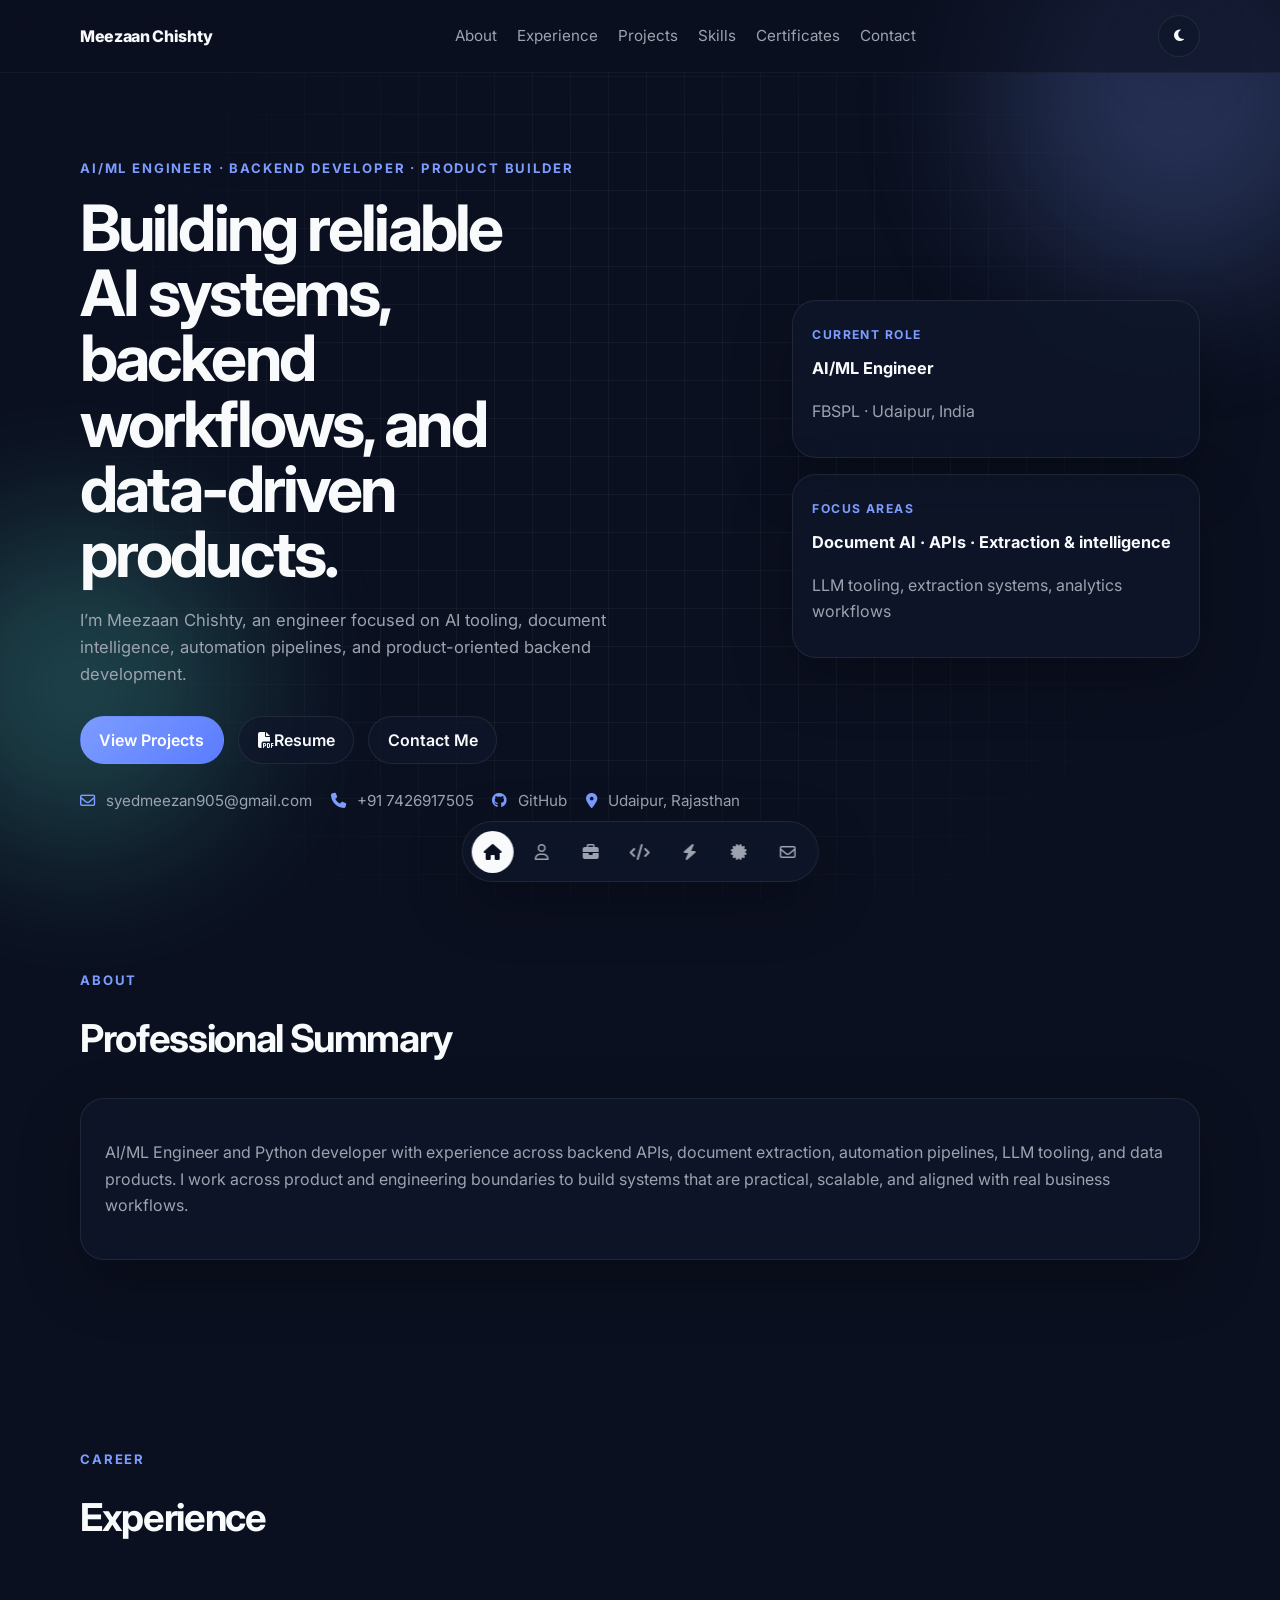
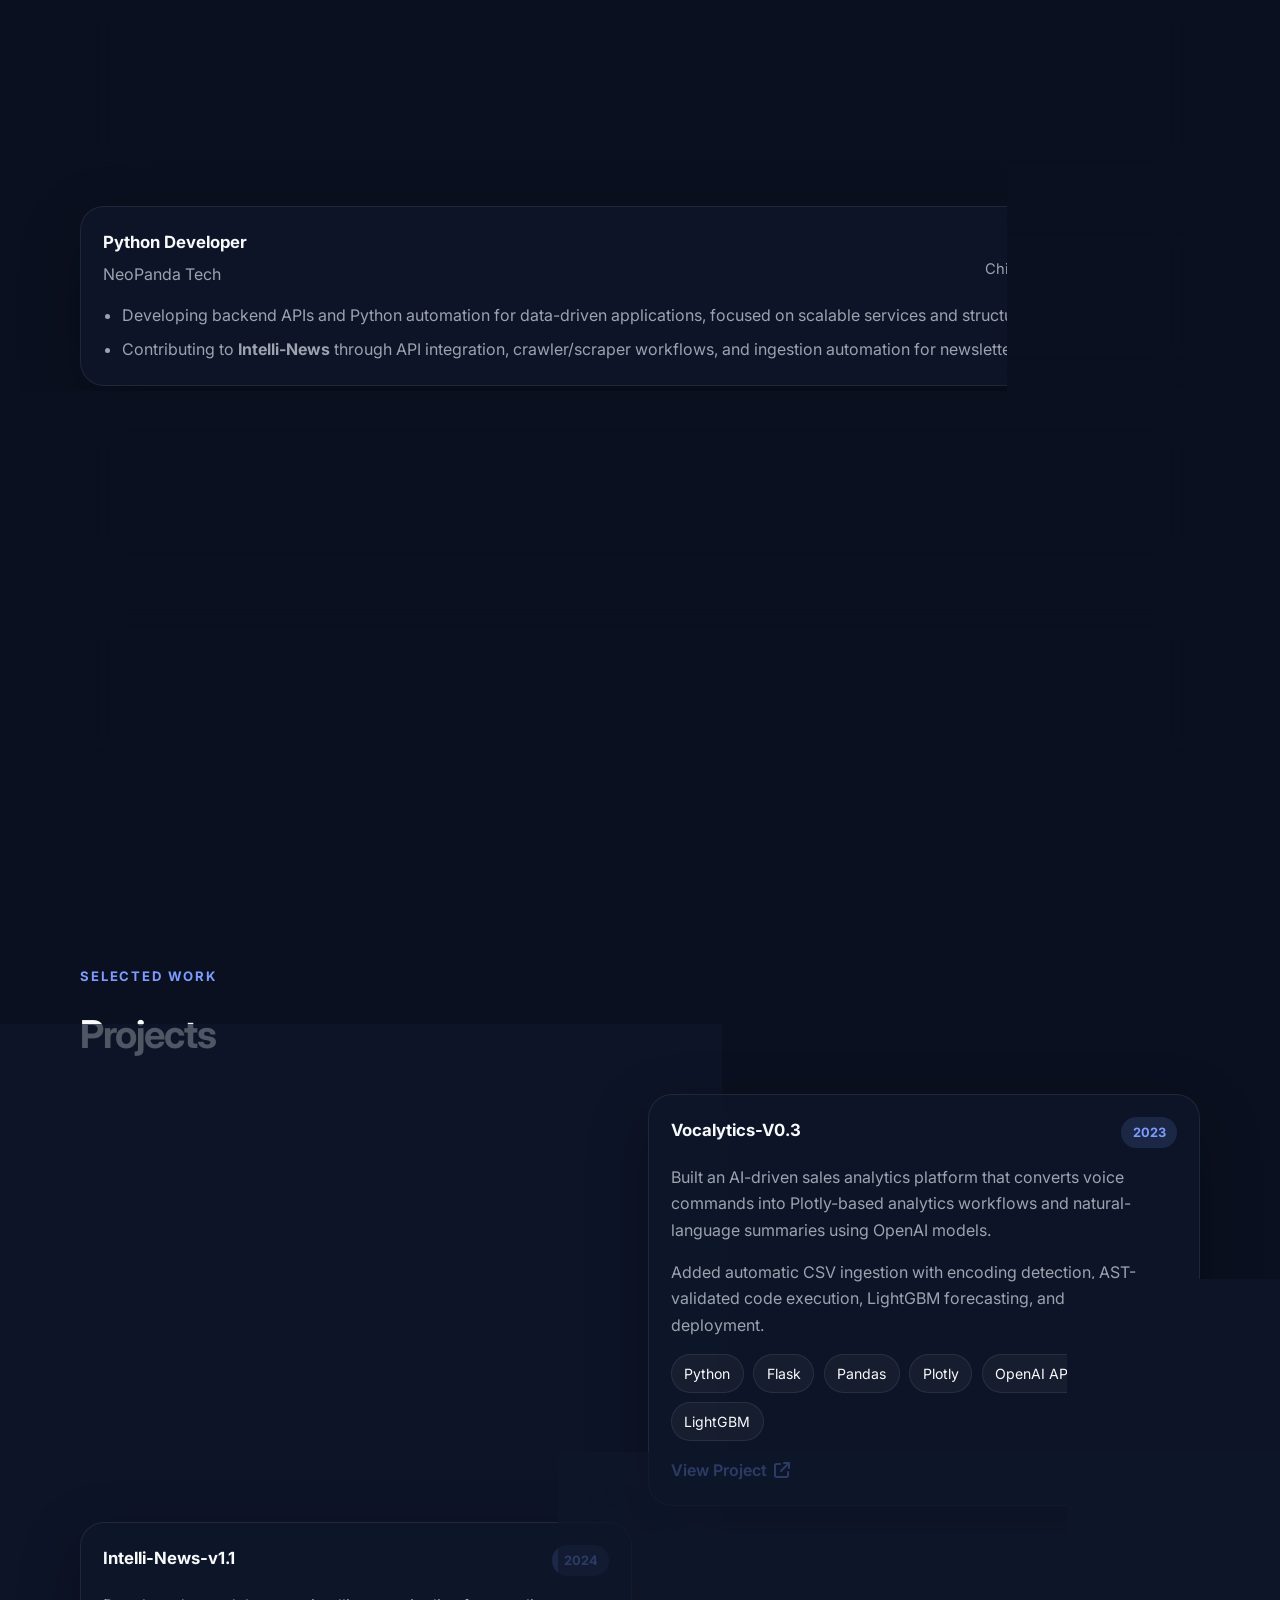
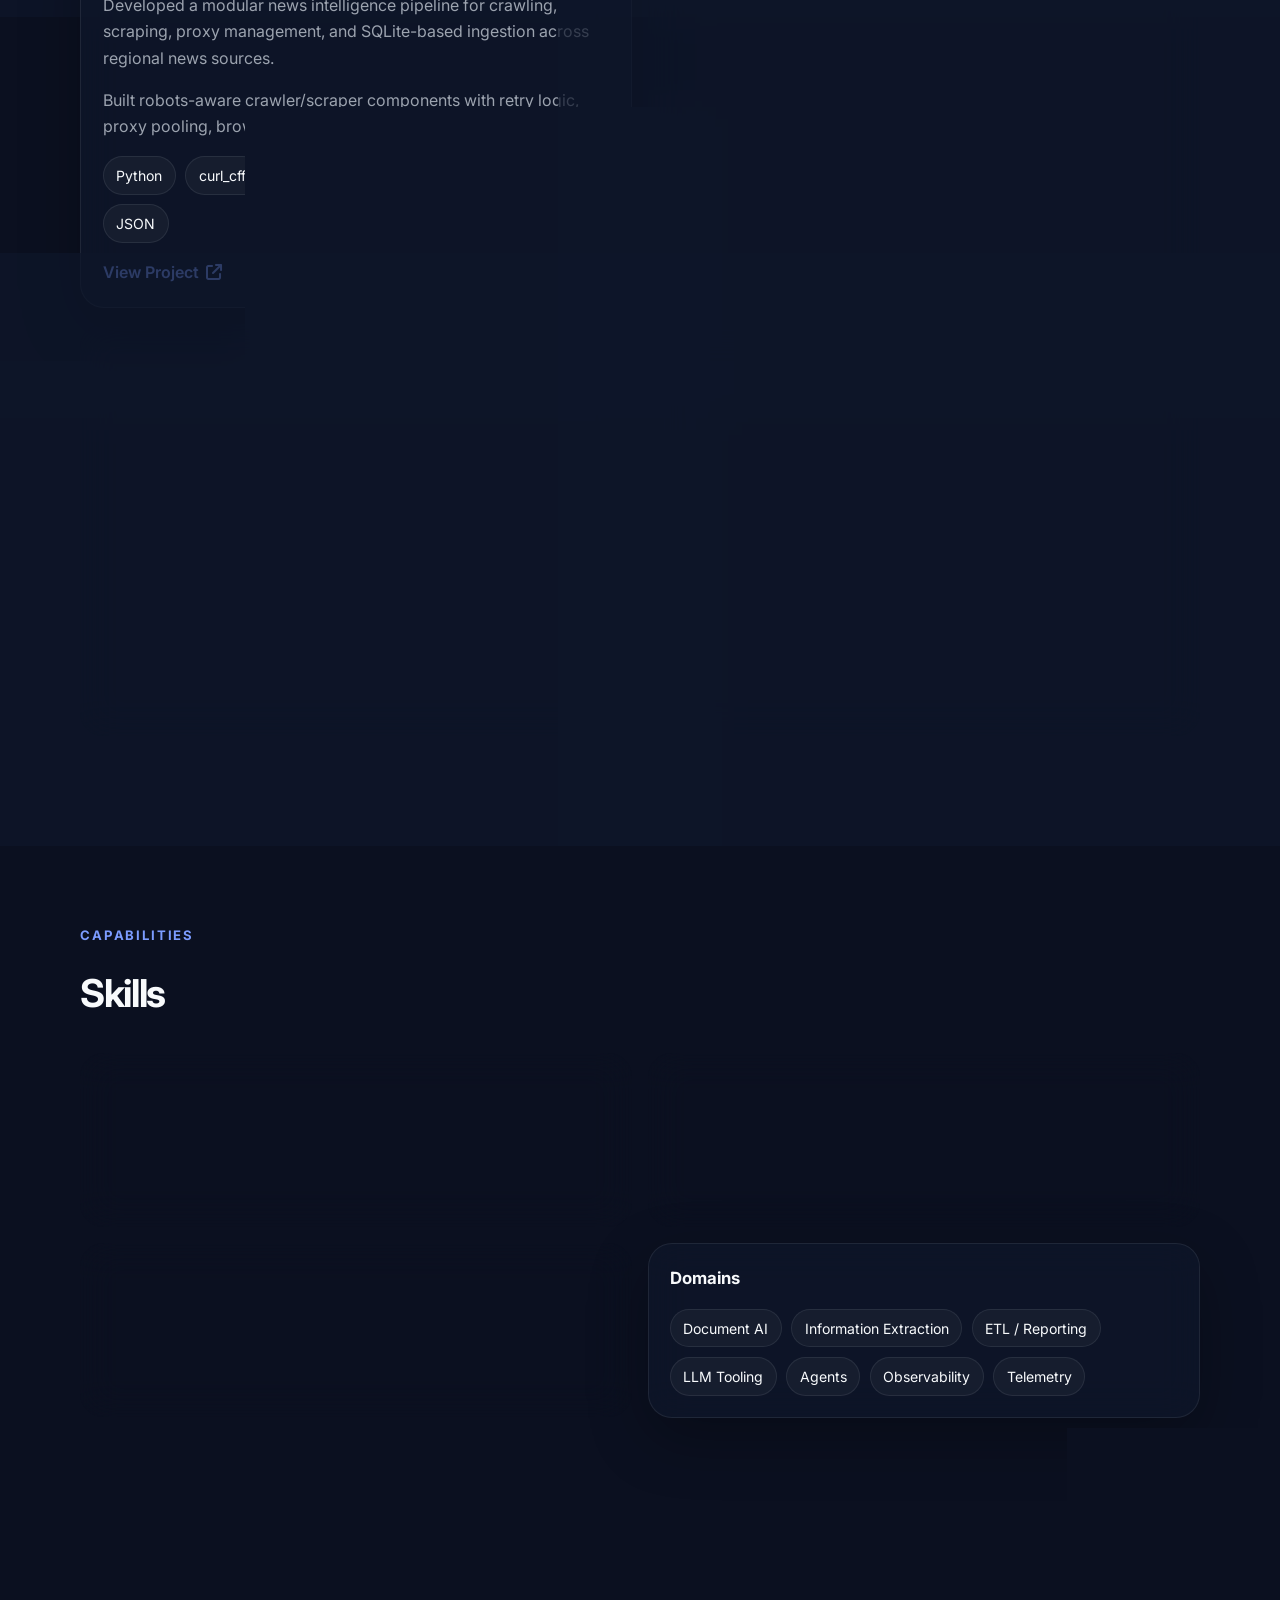
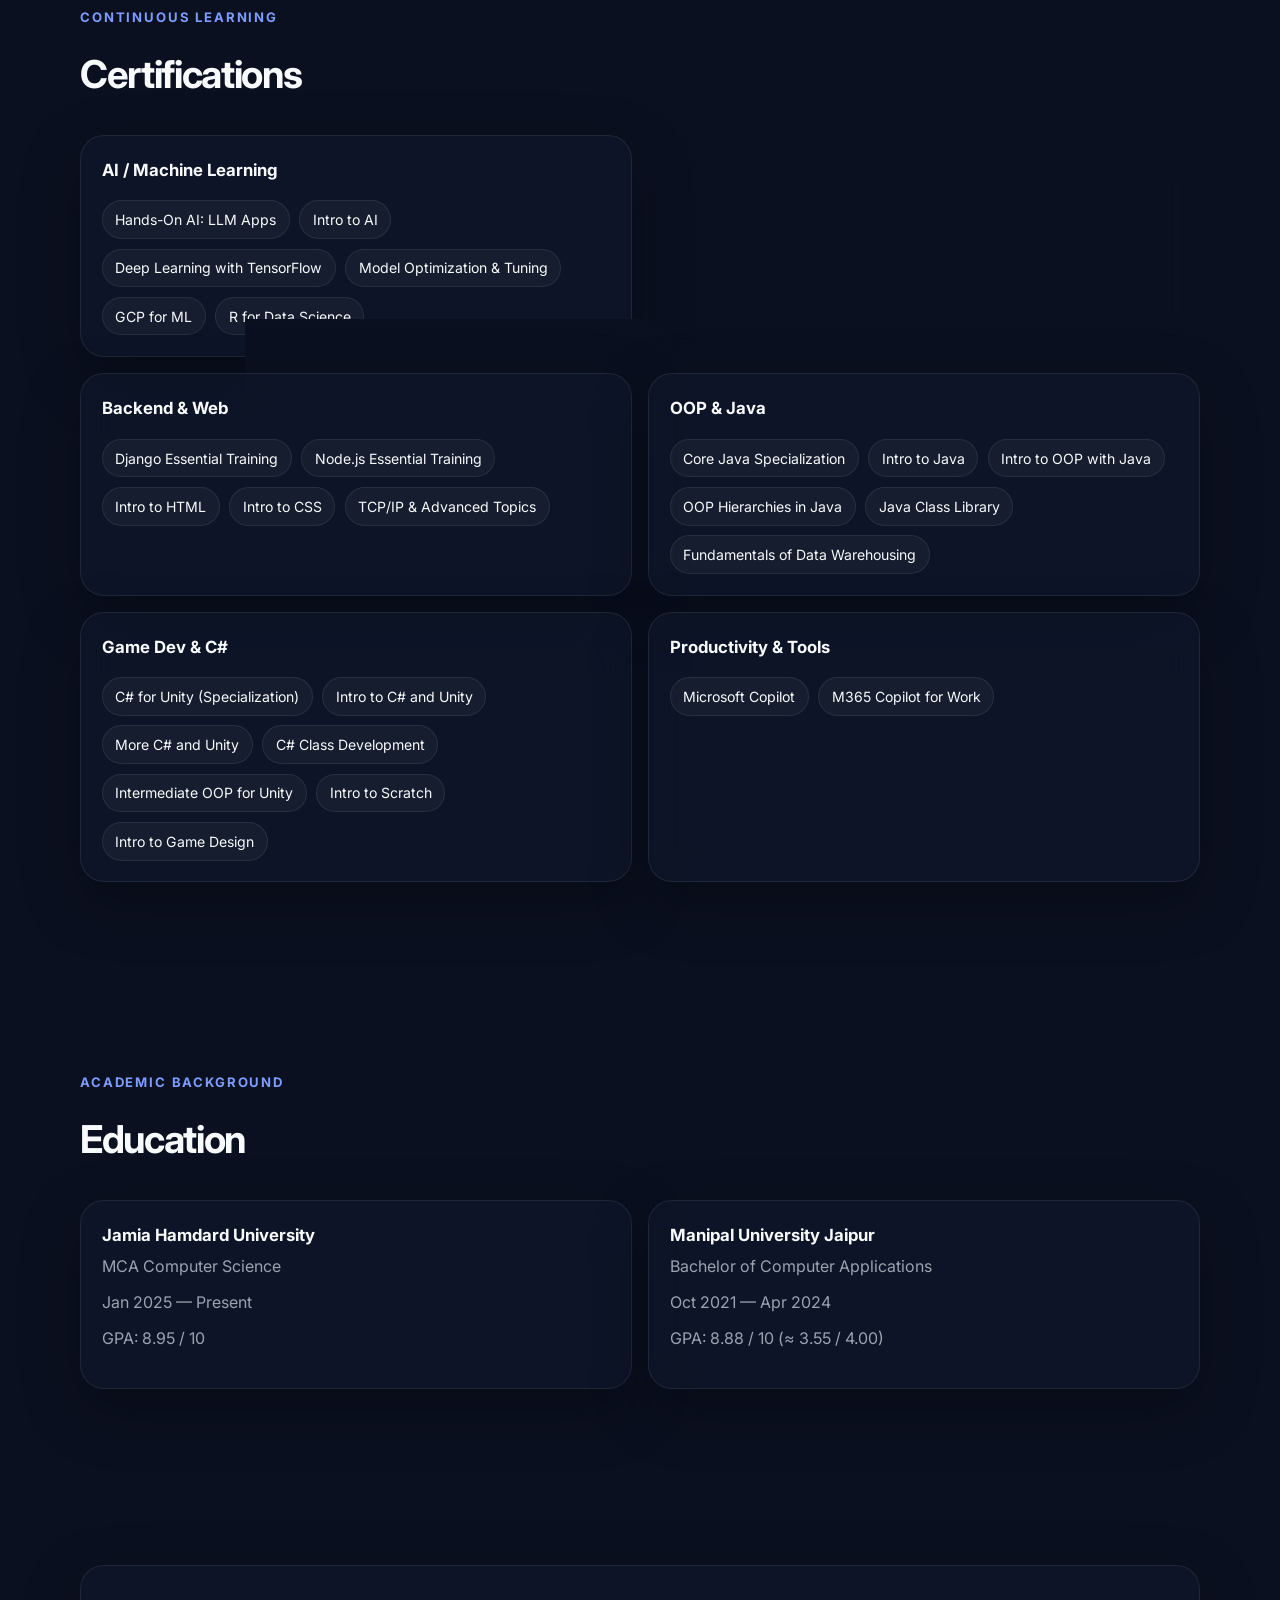
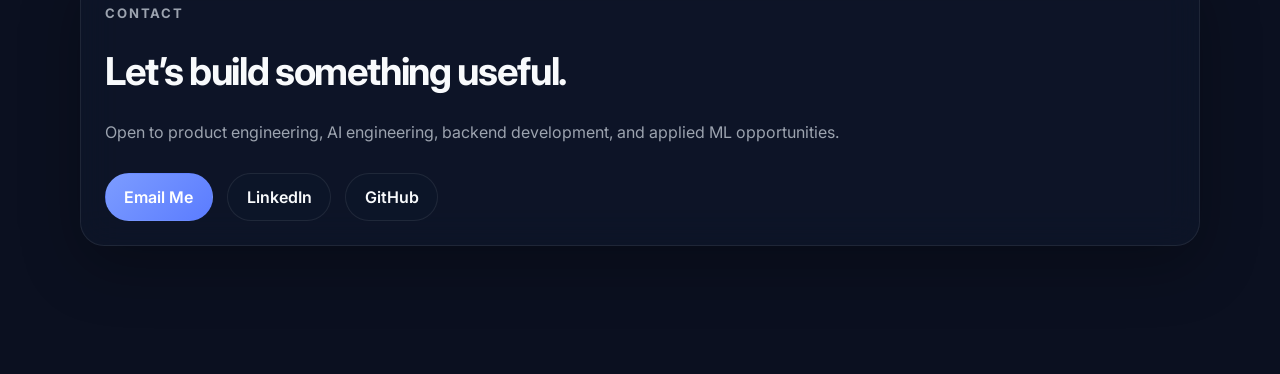
==== commit 82e9336a: "Add resume PDF/LaTeX and link in hero section" ====
--- a/index.html
+++ b/index.html
@@ -59,6 +59,7 @@
 
           <div class="hero-actions">
             <a class="btn btn-primary" href="#projects">View Projects</a>
+            <a class="btn btn-secondary" href="resume/meezaan_chishty_resume.pdf" target="_blank" rel="noreferrer"><i class="fa-solid fa-file-pdf"></i> Resume</a>
             <a class="btn btn-secondary" href="mailto:syedmeezan905@gmail.com">Contact Me</a>
           </div>
 
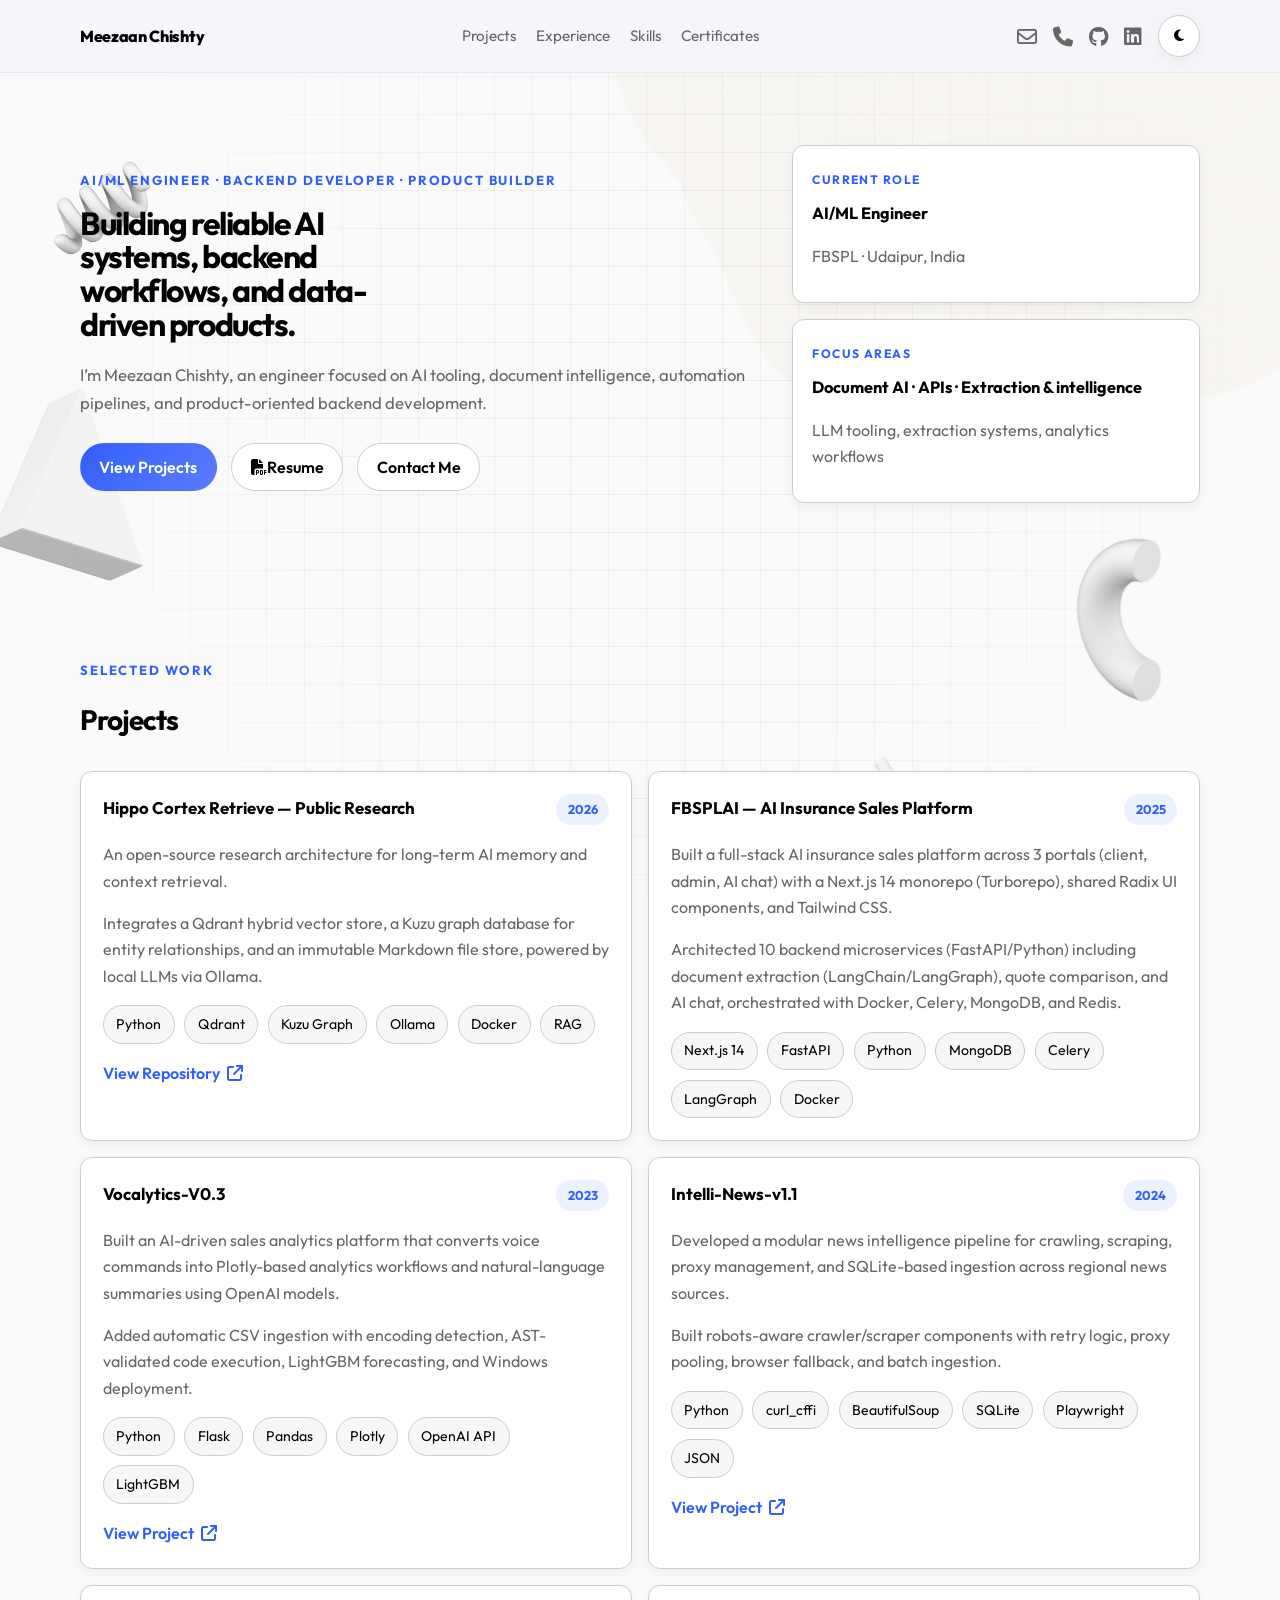
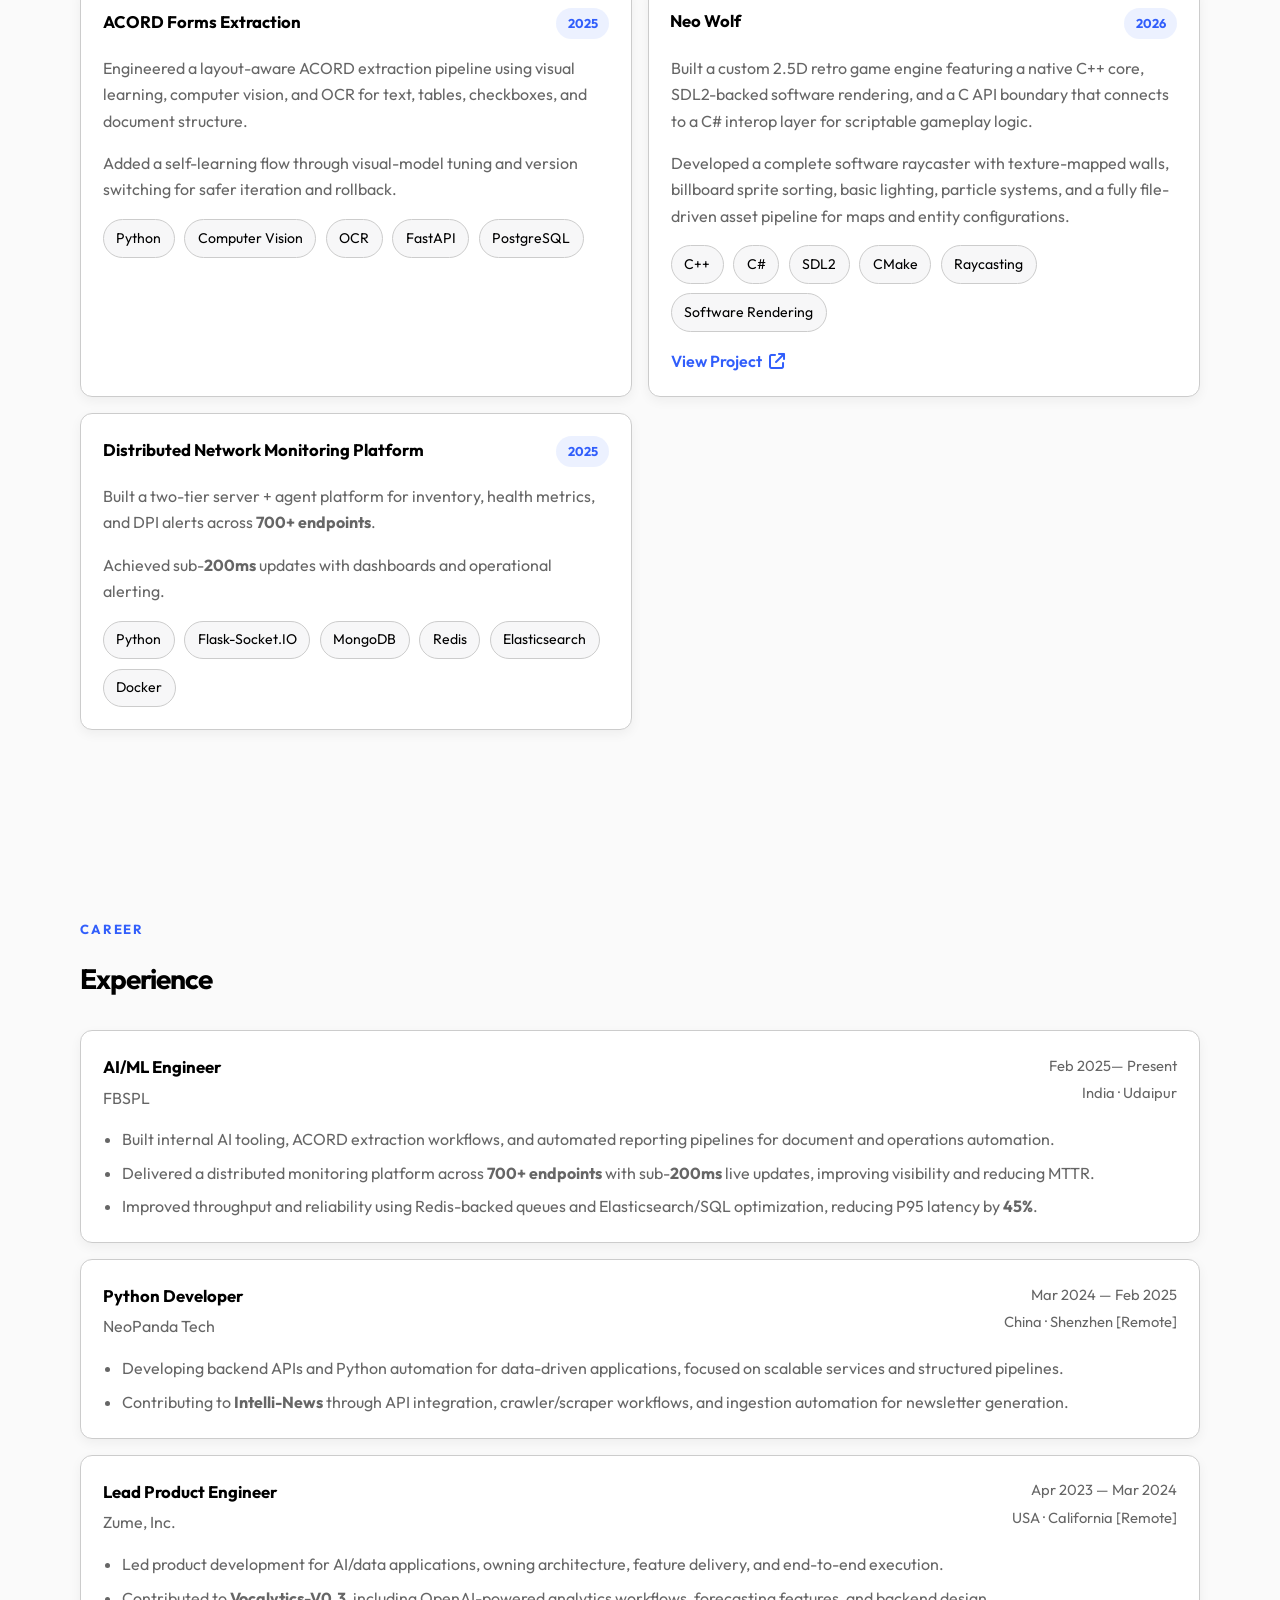
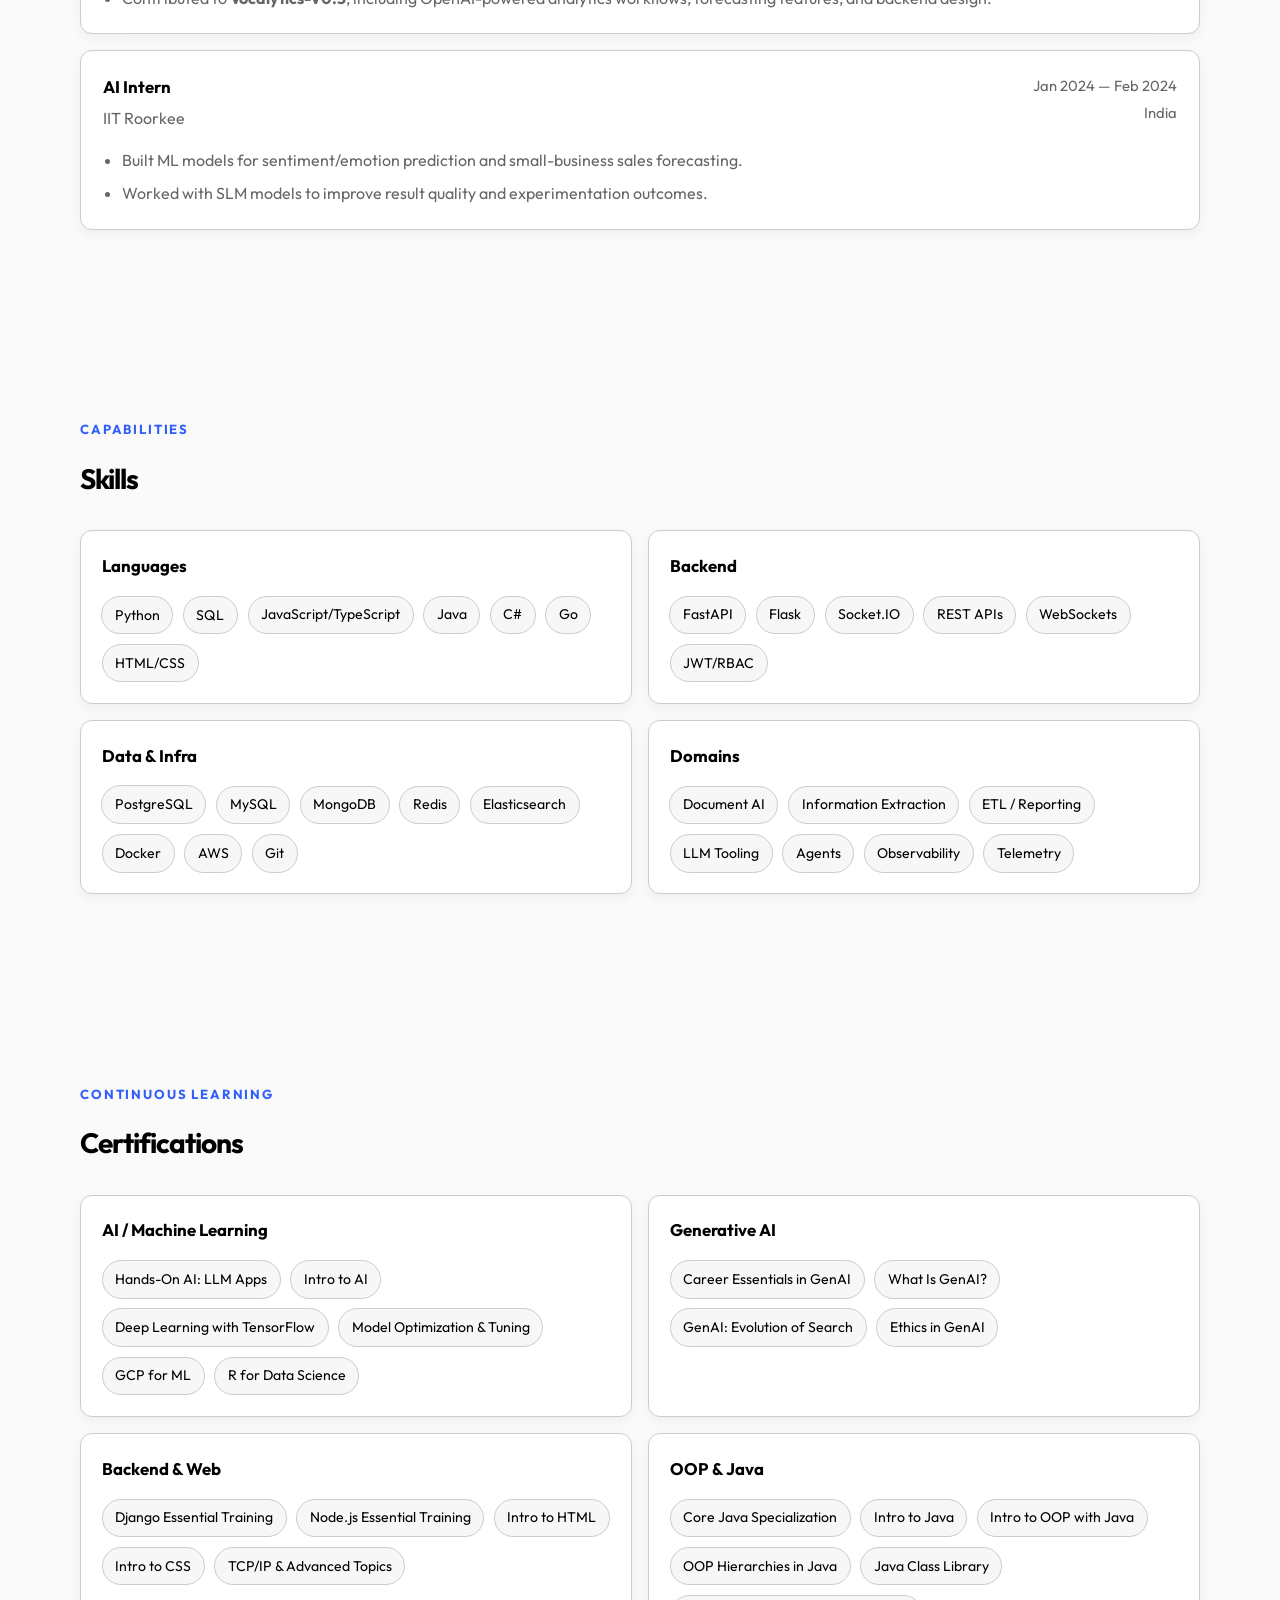
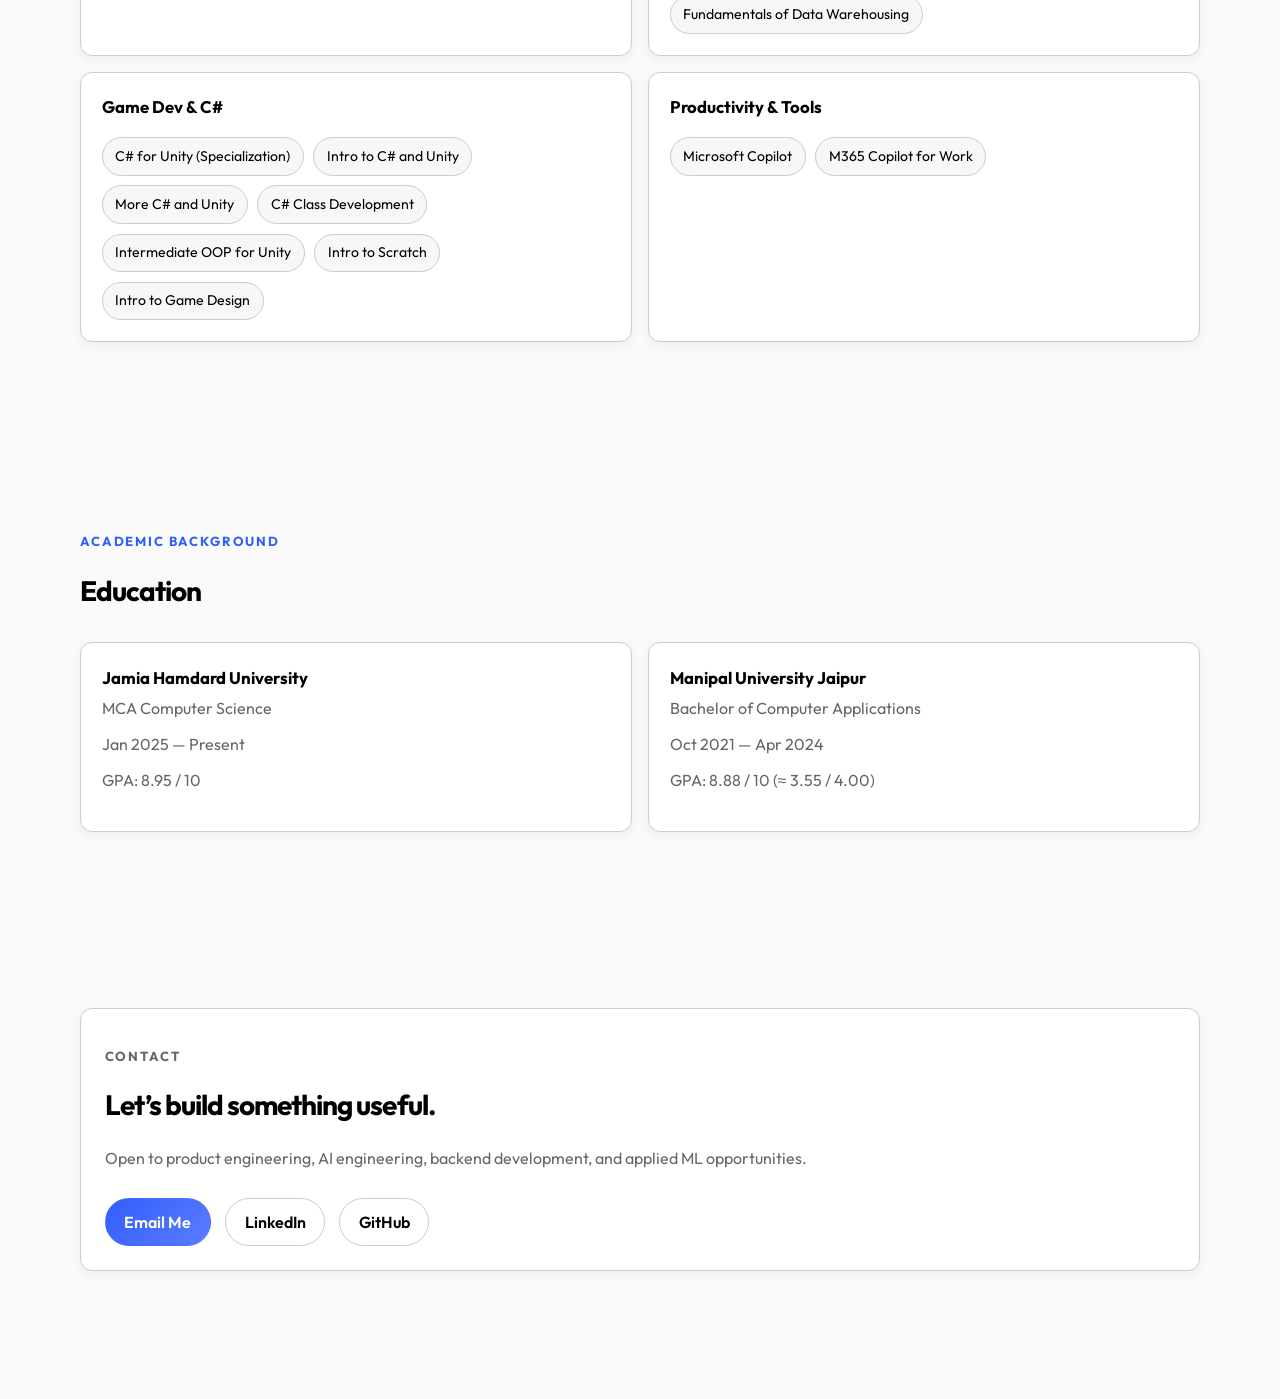
==== commit 238e0a40: "Update portfolio: modern UI, mmm.page abstract assets, new public research project" ====
--- a/index.html
+++ b/index.html
@@ -11,7 +11,7 @@
   <link rel="preconnect" href="https://fonts.googleapis.com" />
   <link rel="preconnect" href="https://fonts.gstatic.com" crossorigin />
   <link
-    href="https://fonts.googleapis.com/css2?family=Inter:wght@400;500;600;700;800&display=swap"
+    href="https://fonts.googleapis.com/css2?family=Outfit:wght@400;500;600;700;800&display=swap"
     rel="stylesheet"
   />
   <link
@@ -20,29 +20,61 @@
   />
   <link rel="stylesheet" href="styles.css" />
 </head>
-<body>
-  <div class="bg-orb orb-1"></div>
-  <div class="bg-orb orb-2"></div>
+<body class="light">
   <div class="bg-grid"></div>
+  <img src="assets/blob_bg-min.png" class="mmm-shape blob-1" alt="" aria-hidden="true">
+  <img src="assets/Abstract-3d-Shape---10.png" class="mmm-shape abstract-1" alt="" aria-hidden="true">
+  <img src="assets/Abstract-3d-Shape---18.png" class="mmm-shape abstract-2" alt="" aria-hidden="true">
+  <img src="assets/Abstract-3d-Shape---36.png" class="mmm-shape abstract-3" alt="" aria-hidden="true">
+  <img src="assets/Abstract-3d-Shape---59.png" class="mmm-shape abstract-4" alt="" aria-hidden="true">
+
 
   <header class="site-header">
     <div class="container nav-wrap">
       <a class="brand" href="#top">Meezaan Chishty</a>
 
-      <nav class="top-nav">
-        <a href="#about">About</a>
+      <nav class="top-nav desktop-only">
+        <a href="#projects">Projects</a>
         <a href="#experience">Experience</a>
-        <a href="#projects">Projects</a>
         <a href="#skills">Skills</a>
         <a href="#certifications">Certificates</a>
-        <a href="#contact">Contact</a>
       </nav>
 
-      <button class="theme-toggle" id="themeToggle" aria-label="Toggle theme">
-        <i class="fa-solid fa-moon"></i>
+      <div class="header-actions desktop-only">
+        <a href="mailto:syedmeezan905@gmail.com" class="header-icon" aria-label="Email"><i class="fa-regular fa-envelope"></i></a>
+        <a href="tel:+917426917505" class="header-icon" aria-label="Phone"><i class="fa-solid fa-phone"></i></a>
+        <a href="https://github.com/Mizan-muf" target="_blank" rel="noreferrer" class="header-icon" aria-label="GitHub"><i class="fa-brands fa-github"></i></a>
+        <a href="https://www.linkedin.com/in/syed-mohammed-meezaan-chishty-19a4b0338" target="_blank" rel="noreferrer" class="header-icon" aria-label="LinkedIn"><i class="fa-brands fa-linkedin"></i></a>
+        <button class="theme-toggle" id="themeToggle" aria-label="Toggle theme">
+          <i class="fa-solid fa-moon"></i>
+        </button>
+      </div>
+
+      <button class="menu-toggle mobile-only" id="menuToggle" aria-label="Toggle menu">
+        <i class="fa-solid fa-bars"></i>
       </button>
     </div>
   </header>
+
+  <div class="sidebar" id="sidebar">
+    <button class="sidebar-close" id="sidebarClose"><i class="fa-solid fa-xmark"></i></button>
+    <nav class="sidebar-nav">
+        <a href="#projects" class="sidebar-link">Projects</a>
+        <a href="#experience" class="sidebar-link">Experience</a>
+        <a href="#skills" class="sidebar-link">Skills</a>
+        <a href="#certifications" class="sidebar-link">Certificates</a>
+    </nav>
+    <div class="sidebar-actions">
+        <a href="mailto:syedmeezan905@gmail.com" class="header-icon" aria-label="Email"><i class="fa-regular fa-envelope"></i></a>
+        <a href="tel:+917426917505" class="header-icon" aria-label="Phone"><i class="fa-solid fa-phone"></i></a>
+        <a href="https://github.com/Mizan-muf" target="_blank" rel="noreferrer" class="header-icon" aria-label="GitHub"><i class="fa-brands fa-github"></i></a>
+        <a href="https://www.linkedin.com/in/syed-mohammed-meezaan-chishty-19a4b0338" target="_blank" rel="noreferrer" class="header-icon" aria-label="LinkedIn"><i class="fa-brands fa-linkedin"></i></a>
+        <button class="theme-toggle" id="sidebarThemeToggle" aria-label="Toggle theme">
+          <i class="fa-solid fa-moon"></i>
+        </button>
+    </div>
+  </div>
+  <div class="sidebar-overlay" id="sidebarOverlay"></div>
 
   <main id="top">
     <section class="hero section">
@@ -62,25 +94,6 @@
             <a class="btn btn-secondary" href="resume/meezaan_chishty_resume.pdf" target="_blank" rel="noreferrer"><i class="fa-solid fa-file-pdf"></i> Resume</a>
             <a class="btn btn-secondary" href="mailto:syedmeezan905@gmail.com">Contact Me</a>
           </div>
-
-          <div class="meta-row">
-            <a href="mailto:syedmeezan905@gmail.com">
-              <i class="fa-regular fa-envelope"></i>
-              syedmeezan905@gmail.com
-            </a>
-            <a href="tel:+917426917505">
-              <i class="fa-solid fa-phone"></i>
-              +91 7426917505
-            </a>
-            <a href="https://github.com/Mizan-muf" target="_blank" rel="noreferrer">
-              <i class="fa-brands fa-github"></i>
-              GitHub
-            </a>
-            <span>
-              <i class="fa-solid fa-location-dot"></i>
-              Udaipur, Rajasthan
-            </span>
-          </div>
         </div>
 
         <div class="hero-card reveal delay-1">
@@ -98,104 +111,6 @@
       </div>
     </section>
 
-    <section id="about" class="section">
-      <div class="container">
-        <div class="section-head reveal">
-          <p class="section-kicker">About</p>
-          <h2>Professional Summary</h2>
-        </div>
-
-        <div class="card summary-card reveal delay-1">
-          <p>
-            AI/ML Engineer and Python developer with experience across backend APIs,
-            document extraction, automation pipelines, LLM tooling, and data products.
-            I work across product and engineering boundaries to build systems that are
-            practical, scalable, and aligned with real business workflows.
-          </p>
-        </div>
-      </div>
-    </section>
-
-    <section id="experience" class="section">
-      <div class="container">
-        <div class="section-head reveal">
-          <p class="section-kicker">Career</p>
-          <h2>Experience</h2>
-        </div>
-
-        <div class="timeline">
-          <article class="timeline-item card reveal">
-            <div class="timeline-top">
-              <div>
-                <h3>AI/ML Engineer</h3>
-                <p class="company">FBSPL</p>
-              </div>
-              <div class="timeline-meta">
-                <span>Feb 2025— Present</span>
-                <span>India · Udaipur</span>
-              </div>
-            </div>
-            <ul>
-              <li>Built internal AI tooling, ACORD extraction workflows, and automated reporting pipelines for document and operations automation.</li>
-              <li>Delivered a distributed monitoring platform across <strong>700+ endpoints</strong> with sub-<strong>200ms</strong> live updates, improving visibility and reducing MTTR.</li>
-              <li>Improved throughput and reliability using Redis-backed queues and Elasticsearch/SQL optimization, reducing P95 latency by <strong>45%</strong>.</li>
-            </ul>
-          </article>
-
-          <article class="timeline-item card reveal delay-1">
-            <div class="timeline-top">
-              <div>
-                <h3>Python Developer</h3>
-                <p class="company">NeoPanda Tech</p>
-              </div>
-              <div class="timeline-meta">
-                <span>Mar 2024 — Feb 2025</span>
-                <span>China · Shenzhen [Remote]</span>
-              </div>
-            </div>
-            <ul>
-              <li>Developing backend APIs and Python automation for data-driven applications, focused on scalable services and structured pipelines.</li>
-              <li>Contributing to <strong>Intelli-News</strong> through API integration, crawler/scraper workflows, and ingestion automation for newsletter generation.</li>
-            </ul>
-          </article>
-
-          <article class="timeline-item card reveal">
-            <div class="timeline-top">
-              <div>
-                <h3>Lead Product Engineer</h3>
-                <p class="company">Zume, Inc.</p>
-              </div>
-              <div class="timeline-meta">
-                <span>Apr 2023 — Mar 2024</span>
-                <span>USA · California [Remote]</span>
-              </div>
-            </div>
-            <ul>
-              <li>Led product development for AI/data applications, owning architecture, feature delivery, and end-to-end execution.</li>
-              <li>Contributed to <strong>Vocalytics-V0.3</strong>, including OpenAI-powered analytics workflows, forecasting features, and backend design.</li>
-            </ul>
-          </article>
-
-          <article class="timeline-item card reveal delay-1">
-            <div class="timeline-top">
-              <div>
-                <h3>AI Intern</h3>
-                <p class="company">IIT Roorkee</p>
-              </div>
-              <div class="timeline-meta">
-                <span>Jan 2024 — Feb 2024</span>
-                <span>India</span>
-              </div>
-            </div>
-            <ul>
-              <li>Built ML models for sentiment/emotion prediction and small-business sales forecasting.</li>
-              <li>Worked with SLM models to improve result quality and experimentation outcomes.</li>
-            </ul>
-          </article>
-        </div>
-      </div>
-    </section>
-
     <section id="projects" class="section">
       <div class="container">
         <div class="section-head reveal">
@@ -205,6 +120,35 @@
 
         <div class="project-grid">
           <article class="project-card card reveal">
+            <div class="project-top">
+              <h3>Hippo Cortex Retrieve &mdash; Public Research</h3>
+              <span class="tag">2026</span>
+            </div>
+            <p>
+              An open-source research architecture for long-term AI memory and context retrieval.
+            </p>
+            <p>
+              Integrates a Qdrant hybrid vector store, a Kuzu graph database for entity relationships, and an immutable Markdown file store, powered by local LLMs via Ollama.
+            </p>
+            <div class="stack">
+              <span>Python</span>
+              <span>Qdrant</span>
+              <span>Kuzu Graph</span>
+              <span>Ollama</span>
+              <span>Docker</span>
+              <span>RAG</span>
+            </div>
+            <a
+              class="project-link"
+              href="https://github.com/Mizan-muf/Hippo-Cortex-Retrive"
+              target="_blank"
+              rel="noreferrer"
+            >
+              View Repository <i class="fa-solid fa-arrow-up-right-from-square"></i>
+            </a>
+          </article>
+
+          <article class="project-card card reveal delay-1">
             <div class="project-top">
               <h3>FBSPLAI &mdash; AI Insurance Sales Platform</h3>
               <span class="tag">2025</span>
@@ -359,6 +303,86 @@
               <span>Elasticsearch</span>
               <span>Docker</span>
             </div>
+          </article>
+        </div>
+      </div>
+    </section>
+
+    <section id="experience" class="section">
+      <div class="container">
+        <div class="section-head reveal">
+          <p class="section-kicker">Career</p>
+          <h2>Experience</h2>
+        </div>
+
+        <div class="timeline">
+          <article class="timeline-item card reveal">
+            <div class="timeline-top">
+              <div>
+                <h3>AI/ML Engineer</h3>
+                <p class="company">FBSPL</p>
+              </div>
+              <div class="timeline-meta">
+                <span>Feb 2025— Present</span>
+                <span>India · Udaipur</span>
+              </div>
+            </div>
+            <ul>
+              <li>Built internal AI tooling, ACORD extraction workflows, and automated reporting pipelines for document and operations automation.</li>
+              <li>Delivered a distributed monitoring platform across <strong>700+ endpoints</strong> with sub-<strong>200ms</strong> live updates, improving visibility and reducing MTTR.</li>
+              <li>Improved throughput and reliability using Redis-backed queues and Elasticsearch/SQL optimization, reducing P95 latency by <strong>45%</strong>.</li>
+            </ul>
+          </article>
+
+          <article class="timeline-item card reveal delay-1">
+            <div class="timeline-top">
+              <div>
+                <h3>Python Developer</h3>
+                <p class="company">NeoPanda Tech</p>
+              </div>
+              <div class="timeline-meta">
+                <span>Mar 2024 — Feb 2025</span>
+                <span>China · Shenzhen [Remote]</span>
+              </div>
+            </div>
+            <ul>
+              <li>Developing backend APIs and Python automation for data-driven applications, focused on scalable services and structured pipelines.</li>
+              <li>Contributing to <strong>Intelli-News</strong> through API integration, crawler/scraper workflows, and ingestion automation for newsletter generation.</li>
+            </ul>
+          </article>
+
+          <article class="timeline-item card reveal">
+            <div class="timeline-top">
+              <div>
+                <h3>Lead Product Engineer</h3>
+                <p class="company">Zume, Inc.</p>
+              </div>
+              <div class="timeline-meta">
+                <span>Apr 2023 — Mar 2024</span>
+                <span>USA · California [Remote]</span>
+              </div>
+            </div>
+            <ul>
+              <li>Led product development for AI/data applications, owning architecture, feature delivery, and end-to-end execution.</li>
+              <li>Contributed to <strong>Vocalytics-V0.3</strong>, including OpenAI-powered analytics workflows, forecasting features, and backend design.</li>
+            </ul>
+          </article>
+
+          <article class="timeline-item card reveal delay-1">
+            <div class="timeline-top">
+              <div>
+                <h3>AI Intern</h3>
+                <p class="company">IIT Roorkee</p>
+              </div>
+              <div class="timeline-meta">
+                <span>Jan 2024 — Feb 2024</span>
+                <span>India</span>
+              </div>
+            </div>
+            <ul>
+              <li>Built ML models for sentiment/emotion prediction and small-business sales forecasting.</li>
+              <li>Worked with SLM models to improve result quality and experimentation outcomes.</li>
+            </ul>
           </article>
         </div>
       </div>
@@ -561,30 +585,6 @@
     </section>
   </main>
 
-  <nav class="dock" id="dock">
-    <a href="#top" data-section="top" class="dock-item active" aria-label="Home">
-      <i class="fa-solid fa-house"></i>
-    </a>
-    <a href="#about" data-section="about" class="dock-item" aria-label="About">
-      <i class="fa-regular fa-user"></i>
-    </a>
-    <a href="#experience" data-section="experience" class="dock-item" aria-label="Experience">
-      <i class="fa-solid fa-briefcase"></i>
-    </a>
-    <a href="#projects" data-section="projects" class="dock-item" aria-label="Projects">
-      <i class="fa-solid fa-code"></i>
-    </a>
-    <a href="#skills" data-section="skills" class="dock-item" aria-label="Skills">
-      <i class="fa-solid fa-bolt"></i>
-    </a>
-    <a href="#certifications" data-section="certifications" class="dock-item" aria-label="Certificates">
-      <i class="fa-solid fa-certificate"></i>
-    </a>
-    <a href="#contact" data-section="contact" class="dock-item" aria-label="Contact">
-      <i class="fa-regular fa-envelope"></i>
-    </a>
-  </nav>
-
   <script src="script.js"></script>
 </body>
 </html>
--- a/styles.css
+++ b/styles.css
@@ -10,20 +10,20 @@
   --accent-2: #5eead4;
   --shadow: 0 20px 60px rgba(0, 0, 0, 0.28);
   --container: 1120px;
-  --radius: 24px;
+  --radius: 12px;
 }
 
 body.light {
-  --bg: #f5f7fb;
-  --bg-elev: rgba(255, 255, 255, 0.82);
-  --bg-card: rgba(255, 255, 255, 0.9);
-  --border: rgba(15, 23, 42, 0.08);
-  --text: #18212f;
-  --muted: #5f6b7a;
-  --heading: #0f172a;
+  --bg: #fafafa;
+  --bg-elev: #ffffff;
+  --bg-card: #ffffff;
+  --border: #cccccc;
+  --text: #212121;
+  --muted: #666666;
+  --heading: #000000;
   --accent: #315efb;
   --accent-2: #0f766e;
-  --shadow: 0 18px 40px rgba(15, 23, 42, 0.08);
+  --shadow: 0 4px 12px rgba(0, 0, 0, 0.05);
 }
 
 * {
@@ -36,7 +36,7 @@
 
 body {
   margin: 0;
-  font-family: "Inter", sans-serif;
+  font-family: "Outfit", sans-serif;
   background: var(--bg);
   color: var(--text);
   line-height: 1.65;
@@ -72,29 +72,56 @@
     linear-gradient(90deg, rgba(15,23,42,0.05) 1px, transparent 1px);
 }
 
-.bg-orb {
+.mmm-shape {
   position: fixed;
-  border-radius: 999px;
-  filter: blur(80px);
-  opacity: 0.24;
   pointer-events: none;
   z-index: -2;
 }
 
-.orb-1 {
-  width: 360px;
-  height: 360px;
-  background: var(--accent);
-  top: -80px;
-  right: -80px;
-}
-
-.orb-2 {
-  width: 320px;
-  height: 320px;
-  background: var(--accent-2);
-  bottom: 6%;
-  left: -80px;
+.blob-1 {
+  top: -10%;
+  right: -10%;
+  width: 80vw;
+  max-width: 800px;
+  opacity: 0.1;
+  z-index: -3;
+}
+
+.abstract-1 {
+  top: 15%;
+  left: 2%;
+  width: 150px;
+  animation: float 6s ease-in-out infinite;
+}
+
+.abstract-2 {
+  bottom: 20%;
+  right: 5%;
+  width: 200px;
+  animation: float 8s ease-in-out infinite reverse;
+}
+
+.abstract-3 {
+  top: 40%;
+  left: -5%;
+  width: 250px;
+  opacity: 0.8;
+  animation: float 7s ease-in-out infinite;
+}
+
+.abstract-4 {
+  bottom: 5%;
+  right: 25%;
+  width: 120px;
+  animation: float 5s ease-in-out infinite reverse;
+}
+
+
+
+@keyframes float {
+  0% { transform: translateY(0px) rotate(0deg); }
+  50% { transform: translateY(-20px) rotate(5deg); }
+  100% { transform: translateY(0px) rotate(0deg); }
 }
 
 .site-header {
@@ -183,11 +210,11 @@
 
 .hero h1 {
   margin: 0;
-  font-size: clamp(2.3rem, 5vw, 4.6rem);
-  line-height: 1.02;
+  font-size: clamp(1.25rem, 2.5vw, 2.25rem);
+  line-height: 1.05;
   letter-spacing: -0.045em;
   color: var(--heading);
-  max-width: 11ch;
+  max-width: 14ch;
 }
 
 .hero-text {
@@ -296,7 +323,7 @@
 .section-head h2,
 .contact-card h2 {
   margin: 0;
-  font-size: clamp(1.75rem, 3vw, 2.5rem);
+  font-size: clamp(1.25rem, 2.25vw, 1.75rem);
   letter-spacing: -0.035em;
   color: var(--heading);
 }
@@ -445,42 +472,6 @@
   padding-bottom: 8rem;
 }
 
-.dock {
-  position: fixed;
-  left: 50%;
-  bottom: 1.1rem;
-  transform: translateX(-50%);
-  display: flex;
-  gap: 0.45rem;
-  padding: 0.55rem;
-  border-radius: 999px;
-  background: rgba(15, 23, 42, 0.72);
-  border: 1px solid rgba(255,255,255,0.08);
-  backdrop-filter: blur(18px);
-  box-shadow: var(--shadow);
-  z-index: 60;
-}
-
-body.light .dock {
-  background: rgba(255,255,255,0.88);
-  border-color: rgba(15,23,42,0.08);
-}
-
-.dock-item {
-  width: 42px;
-  height: 42px;
-  display: grid;
-  place-items: center;
-  border-radius: 999px;
-  color: var(--muted);
-  transition: all 0.2s ease;
-}
-
-.dock-item.active,
-.dock-item:hover {
-  background: var(--heading);
-  color: var(--bg);
-}
 
 .reveal {
   opacity: 0;
@@ -495,6 +486,92 @@
 
 .delay-1 {
   transition-delay: 0.12s;
+}
+
+
+/* Desktop & Mobile Utilities */
+.desktop-only { display: flex; }
+.mobile-only { display: none; }
+
+/* Header Actions */
+.header-actions {
+  display: flex;
+  align-items: center;
+  gap: 1rem;
+}
+.header-icon {
+  color: var(--muted);
+  font-size: 1.25rem;
+  transition: color 0.2s ease;
+}
+.header-icon:hover {
+  color: var(--heading);
+}
+.menu-toggle {
+  background: none;
+  border: none;
+  font-size: 1.5rem;
+  color: var(--heading);
+  cursor: pointer;
+}
+
+/* Sidebar */
+.sidebar {
+  position: fixed;
+  top: 0;
+  right: -320px;
+  width: 280px;
+  height: 100vh;
+  background: var(--bg-card);
+  border-left: 1px solid var(--border);
+  box-shadow: -4px 0 24px rgba(0,0,0,0.1);
+  z-index: 100;
+  padding: 2rem;
+  transition: right 0.3s ease;
+  display: flex;
+  flex-direction: column;
+}
+.sidebar.open {
+  right: 0;
+}
+.sidebar-overlay {
+  position: fixed;
+  inset: 0;
+  background: rgba(0,0,0,0.5);
+  backdrop-filter: blur(4px);
+  z-index: 99;
+  opacity: 0;
+  pointer-events: none;
+  transition: opacity 0.3s ease;
+}
+.sidebar-overlay.open {
+  opacity: 1;
+  pointer-events: auto;
+}
+.sidebar-close {
+  background: none;
+  border: none;
+  font-size: 1.75rem;
+  color: var(--heading);
+  cursor: pointer;
+  align-self: flex-end;
+  margin-bottom: 2rem;
+}
+.sidebar-nav {
+  display: flex;
+  flex-direction: column;
+  gap: 1.5rem;
+}
+.sidebar-link {
+  font-size: 1.25rem;
+  font-weight: 600;
+  color: var(--heading);
+}
+.sidebar-actions {
+  margin-top: auto;
+  display: flex;
+  gap: 1.25rem;
+  align-items: center;
 }
 
 @media (max-width: 980px) {
@@ -519,6 +596,8 @@
 }
 
 @media (max-width: 760px) {
+  .desktop-only { display: none !important; }
+  .mobile-only { display: block; }
   .top-nav {
     display: none;
   }
@@ -531,15 +610,6 @@
     padding-top: 3.25rem;
   }
 
-  .dock {
-    bottom: 0.8rem;
-    padding: 0.45rem;
-  }
-
-  .dock-item {
-    width: 38px;
-    height: 38px;
-  }
 
   .container {
     width: min(var(--container), calc(100% - 1.1rem));
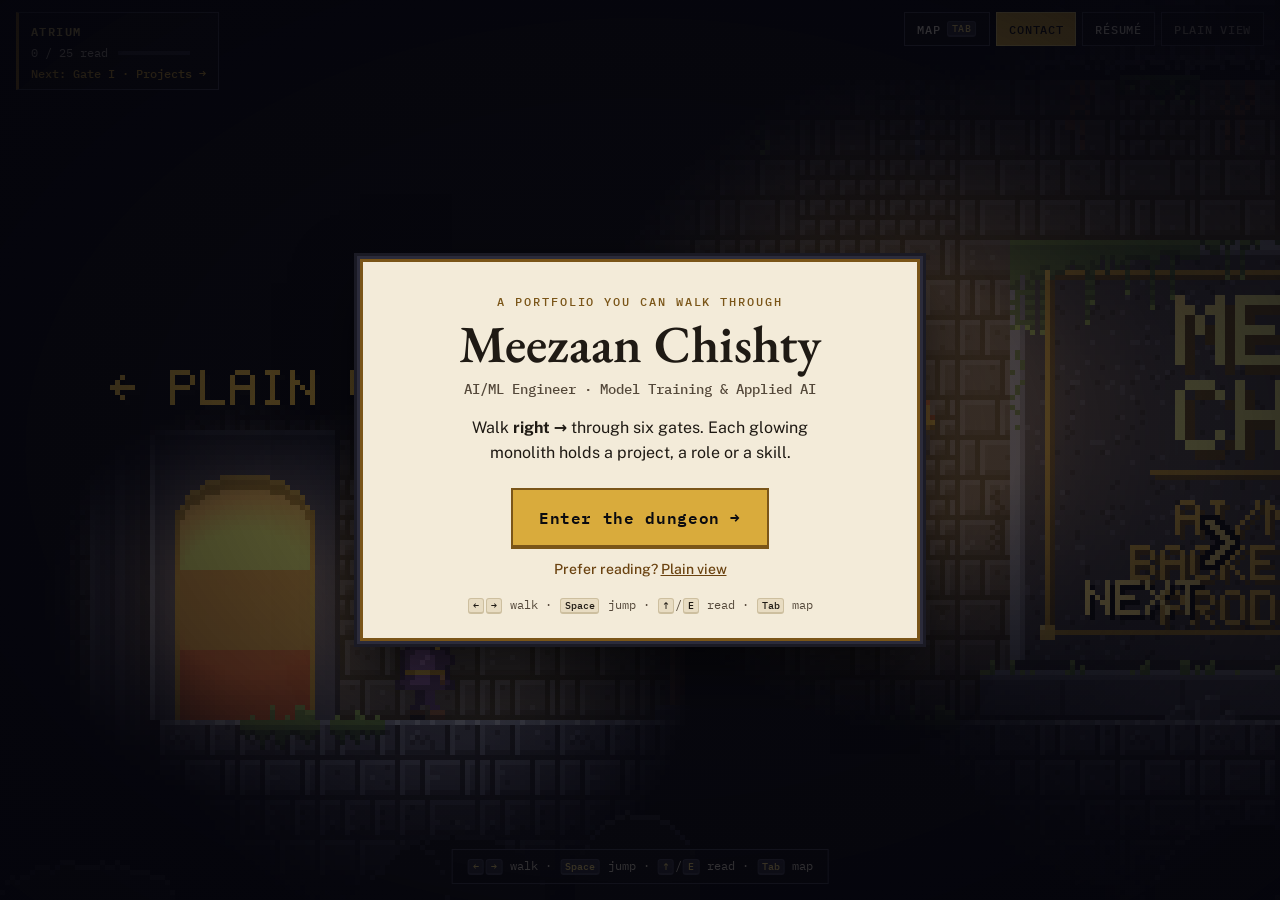
==== commit d81fa29d: "Add dungeon side-scroller portfolio game Co-Authored-By: Claude Opus 5.5 (1M context) <noreply@anthr" ====
--- a/index.html
+++ b/index.html
@@ -2,589 +2,141 @@
 <html lang="en">
 <head>
   <meta charset="UTF-8" />
-  <meta name="viewport" content="width=device-width, initial-scale=1.0" />
+  <meta name="viewport" content="width=device-width, initial-scale=1.0, viewport-fit=cover" />
   <title>Meezaan Chishty | AI/ML Engineer</title>
   <meta
     name="description"
-    content="Meezaan Chishty — AI/ML Engineer focused on backend systems, document AI, analytics platforms, and automation."
+    content="Meezaan Chishty — AI/ML Engineer (model training & applied AI). Explore the portfolio as a 2D dungeon: walk the corridor, read the monoliths."
   />
-  <link rel="preconnect" href="https://fonts.googleapis.com" />
-  <link rel="preconnect" href="https://fonts.gstatic.com" crossorigin />
-  <link
-    href="https://fonts.googleapis.com/css2?family=Outfit:wght@400;500;600;700;800&display=swap"
-    rel="stylesheet"
-  />
-  <link
-    rel="stylesheet"
-    href="https://cdnjs.cloudflare.com/ajax/libs/font-awesome/6.5.2/css/all.min.css"
-  />
-  <link rel="stylesheet" href="styles.css" />
+  <meta name="theme-color" content="#0b0b10" />
+  <link rel="preconnect" href="https://fonts.googleapis.com">
+  <link rel="preconnect" href="https://fonts.gstatic.com" crossorigin>
+  <link rel="stylesheet"
+        href="https://fonts.googleapis.com/css2?family=EB+Garamond:ital,wght@0,400..700;1,400..700&family=IBM+Plex+Mono:wght@400;500;600&family=Public+Sans:ital,wght@0,400..700;1,400..700&display=swap">
+  <link rel="stylesheet" href="game/game.css">
 </head>
-<body class="light">
-  <div class="bg-grid"></div>
-  <img src="assets/blob_bg-min.png" class="mmm-shape blob-1" alt="" aria-hidden="true">
-  <img src="assets/Abstract-3d-Shape---10.png" class="mmm-shape abstract-1" alt="" aria-hidden="true">
-  <img src="assets/Abstract-3d-Shape---18.png" class="mmm-shape abstract-2" alt="" aria-hidden="true">
-  <img src="assets/Abstract-3d-Shape---36.png" class="mmm-shape abstract-3" alt="" aria-hidden="true">
-  <img src="assets/Abstract-3d-Shape---59.png" class="mmm-shape abstract-4" alt="" aria-hidden="true">
+<body>
 
+  <a class="skip" href="classic.html">Skip the game — plain view of the portfolio</a>
 
-  <header class="site-header">
-    <div class="container nav-wrap">
-      <a class="brand" href="#top">Meezaan Chishty</a>
+  <h1 class="sr-only">Meezaan Chishty — AI/ML Engineer · Backend Developer · Product Builder</h1>
 
-      <nav class="top-nav desktop-only">
-        <a href="#projects">Projects</a>
-        <a href="#experience">Experience</a>
-        <a href="#skills">Skills</a>
-        <a href="#certifications">Certificates</a>
-      </nav>
+  <div class="stage" id="stage">
+    <canvas id="screen" tabindex="0" role="application"
+            aria-label="Portfolio game. Arrow keys walk, Space jumps, Up or E reads the nearest monolith, Tab opens the gate map."></canvas>
+    <p class="loading" aria-hidden="true">Lighting the torches…</p>
+  </div>
 
-      <div class="header-actions desktop-only">
-        <a href="mailto:syedmeezan905@gmail.com" class="header-icon" aria-label="Email"><i class="fa-regular fa-envelope"></i></a>
-        <a href="tel:+917426917505" class="header-icon" aria-label="Phone"><i class="fa-solid fa-phone"></i></a>
-        <a href="https://github.com/Mizan-muf" target="_blank" rel="noreferrer" class="header-icon" aria-label="GitHub"><i class="fa-brands fa-github"></i></a>
-        <a href="https://www.linkedin.com/in/syed-mohammed-meezaan-chishty-19a4b0338" target="_blank" rel="noreferrer" class="header-icon" aria-label="LinkedIn"><i class="fa-brands fa-linkedin"></i></a>
-        <button class="theme-toggle" id="themeToggle" aria-label="Toggle theme">
-          <i class="fa-solid fa-moon"></i>
-        </button>
+  <!-- ── Title card ─────────────────────────────────────────────────── -->
+  <div class="title" id="title" role="dialog" aria-modal="true" aria-labelledby="titleName" hidden>
+    <div class="title-card">
+      <p class="title-kicker">A portfolio you can walk through</p>
+      <h2 class="title-name" id="titleName">Meezaan Chishty</h2>
+      <p class="title-role">AI/ML Engineer · Model Training &amp; Applied AI</p>
+      <p class="title-lede">Walk <strong>right →</strong> through six gates. Each glowing monolith holds a project, a role or a skill.</p>
+      <div class="title-actions">
+        <button type="button" class="title-start" id="titleStart">Enter the dungeon <span aria-hidden="true">→</span></button>
+        <a class="title-plain" href="classic.html">Prefer reading? <u>Plain view</u></a>
       </div>
+      <p class="title-keys"><kbd>←</kbd><kbd>→</kbd> walk · <kbd>Space</kbd> jump · <kbd>↑</kbd>/<kbd>E</kbd> read · <kbd>Tab</kbd> map</p>
+    </div>
+  </div>
 
-      <button class="menu-toggle mobile-only" id="menuToggle" aria-label="Toggle menu">
-        <i class="fa-solid fa-bars"></i>
-      </button>
+  <!-- ── HUD ─────────────────────────────────────────────────────────── -->
+  <header class="hud">
+    <div class="hud-where">
+      <p class="hud-section" id="hudSection">Atrium</p>
+      <p class="hud-progress">
+        <span><span id="hudRead">0</span> / <span id="hudTotal">25</span> read</span>
+        <span class="hud-bar" aria-hidden="true"><span id="hudBar"></span></span>
+      </p>
+      <p class="hud-next" id="hudNext" aria-live="polite"></p>
     </div>
+    <nav class="hud-actions" aria-label="Quick links">
+      <button type="button" class="hud-btn" id="btnMap">Map <kbd>Tab</kbd></button>
+      <button type="button" class="hud-btn hud-btn--gold" id="btnContact">Contact</button>
+      <a class="hud-btn" href="resume/meezaan_chishty_resume.pdf" target="_blank" rel="noreferrer">Résumé</a>
+      <a class="hud-btn hud-btn--quiet" href="classic.html">Plain view</a>
+    </nav>
   </header>
 
-  <div class="sidebar" id="sidebar">
-    <button class="sidebar-close" id="sidebarClose"><i class="fa-solid fa-xmark"></i></button>
-    <nav class="sidebar-nav">
-        <a href="#projects" class="sidebar-link">Projects</a>
-        <a href="#experience" class="sidebar-link">Experience</a>
-        <a href="#skills" class="sidebar-link">Skills</a>
-        <a href="#certifications" class="sidebar-link">Certificates</a>
-    </nav>
-    <div class="sidebar-actions">
-        <a href="mailto:syedmeezan905@gmail.com" class="header-icon" aria-label="Email"><i class="fa-regular fa-envelope"></i></a>
-        <a href="tel:+917426917505" class="header-icon" aria-label="Phone"><i class="fa-solid fa-phone"></i></a>
-        <a href="https://github.com/Mizan-muf" target="_blank" rel="noreferrer" class="header-icon" aria-label="GitHub"><i class="fa-brands fa-github"></i></a>
-        <a href="https://www.linkedin.com/in/syed-mohammed-meezaan-chishty-19a4b0338" target="_blank" rel="noreferrer" class="header-icon" aria-label="LinkedIn"><i class="fa-brands fa-linkedin"></i></a>
-        <button class="theme-toggle" id="sidebarThemeToggle" aria-label="Toggle theme">
-          <i class="fa-solid fa-moon"></i>
-        </button>
+  <p class="hint" id="hint"><kbd>←</kbd><kbd>→</kbd> walk · <kbd>Space</kbd> jump · <kbd>↑</kbd>/<kbd>E</kbd> read · <kbd>Tab</kbd> map</p>
+
+  <div class="toast" id="toast" role="status" aria-live="polite"></div>
+
+  <!-- ── Touch controls ─────────────────────────────────────────────── -->
+  <div class="touch" aria-hidden="true">
+    <div class="touch-move">
+      <button type="button" class="t-btn" id="tLeft" tabindex="-1">◀</button>
+      <button type="button" class="t-btn" id="tRight" tabindex="-1">▶</button>
+    </div>
+    <div class="touch-act">
+      <button type="button" class="t-btn t-btn--read" id="tRead" tabindex="-1">READ</button>
+      <button type="button" class="t-btn" id="tJump" tabindex="-1">JUMP</button>
     </div>
   </div>
-  <div class="sidebar-overlay" id="sidebarOverlay"></div>
 
-  <main id="top">
-    <section class="hero section">
-      <div class="container hero-grid">
-        <div class="hero-copy reveal">
-          <p class="eyebrow">AI/ML Engineer · Backend Developer · Product Builder</p>
-          <h1>
-            Building reliable AI systems, backend workflows, and data-driven products.
-          </h1>
-          <p class="hero-text">
-            I’m Meezaan Chishty, an engineer focused on AI tooling, document intelligence,
-            automation pipelines, and product-oriented backend development.
-          </p>
+  <!-- ── Record panel ───────────────────────────────────────────────── -->
+  <dialog class="panel" id="panel" aria-labelledby="panelTitle">
+    <div class="panel-card">
+      <header class="panel-head">
+        <p class="panel-kicker" id="panelKicker"></p>
+        <h2 class="panel-title" id="panelTitle"></h2>
+        <button type="button" class="panel-close" id="close" aria-label="Close (Esc)">✕</button>
+      </header>
+      <div class="panel-body" id="panelBody"></div>
+      <footer class="panel-foot">
+        <button type="button" class="panel-nav" id="prev"><b aria-hidden="true">←</b> <span></span></button>
+        <button type="button" class="panel-nav panel-nav--next" id="next"><span></span> <b aria-hidden="true">→</b></button>
+      </footer>
+    </div>
+  </dialog>
 
-          <div class="hero-actions">
-            <a class="btn btn-primary" href="#projects">View Projects</a>
-            <a class="btn btn-secondary" href="resume/meezaan_chishty_resume.pdf" target="_blank" rel="noreferrer"><i class="fa-solid fa-file-pdf"></i> Resume</a>
-            <a class="btn btn-secondary" href="mailto:syedmeezan905@gmail.com">Contact Me</a>
-          </div>
-        </div>
+  <!-- ── Gate map ───────────────────────────────────────────────────── -->
+  <dialog class="panel panel--map" id="map" aria-labelledby="mapTitle">
+    <div class="panel-card">
+      <header class="panel-head">
+        <p class="panel-kicker">Fast travel</p>
+        <h2 class="panel-title" id="mapTitle">The Gates</h2>
+        <button type="button" class="panel-close" id="mapClose" aria-label="Close (Esc)">✕</button>
+      </header>
+      <div class="panel-body">
+        <ol class="map-list" id="mapList"></ol>
+        <p class="p-actions">
+          <button type="button" class="p-btn" data-open-contact>Contact</button>
+          <a class="p-btn" href="resume/meezaan_chishty_resume.pdf" target="_blank" rel="noreferrer">Résumé (PDF) <span aria-hidden="true">↗</span></a>
+          <a class="p-btn" href="classic.html">Plain view</a>
+        </p>
+        <dl class="map-keys">
+          <div><dt>Walk</dt><dd>← → or A D</dd></div>
+          <div><dt>Jump</dt><dd>Space (hold for height)</dd></div>
+          <div><dt>Read</dt><dd>↑, E or Enter — or click a monolith</dd></div>
+          <div><dt>In a record</dt><dd>← → previous / next · Esc close</dd></div>
+        </dl>
+      </div>
+    </div>
+  </dialog>
 
-        <div class="hero-card reveal delay-1">
-          <div class="stat-card">
-            <span class="stat-label">Current Role</span>
-            <strong>AI/ML Engineer</strong>
-            <p>FBSPL · Udaipur, India</p>
-          </div>
-          <div class="stat-card">
-            <span class="stat-label">Focus Areas</span>
-            <strong>Document AI · APIs · Extraction & intelligence</strong>
-            <p>LLM tooling, extraction systems, analytics workflows</p>
-          </div>
-        </div>
-      </div>
-    </section>
+  <noscript>
+    <div class="noscript">
+      <h2>Meezaan Chishty — AI/ML Engineer</h2>
+      <p>This portfolio is a small browser game and needs JavaScript. Everything in it is also in the
+        <a href="classic.html">plain view</a>.</p>
+      <p><a href="mailto:syedmeezan905@gmail.com">syedmeezan905@gmail.com</a> ·
+        <a href="https://www.linkedin.com/in/syed-mohammed-meezaan-chishty-19a4b0338">LinkedIn</a> ·
+        <a href="https://github.com/Mizan-muf">GitHub</a> ·
+        <a href="resume/meezaan_chishty_resume.pdf">Résumé (PDF)</a></p>
+    </div>
+  </noscript>
 
-    <section id="projects" class="section">
-      <div class="container">
-        <div class="section-head reveal">
-          <p class="section-kicker">Selected Work</p>
-          <h2>Projects</h2>
-        </div>
-
-        <div class="project-grid">
-          <article class="project-card card reveal">
-            <div class="project-top">
-              <h3>Hippo Cortex Retrieve &mdash; Public Research</h3>
-              <span class="tag">2026</span>
-            </div>
-            <p>
-              An open-source research architecture for long-term AI memory and context retrieval.
-            </p>
-            <p>
-              Integrates a Qdrant hybrid vector store, a Kuzu graph database for entity relationships, and an immutable Markdown file store, powered by local LLMs via Ollama.
-            </p>
-            <div class="stack">
-              <span>Python</span>
-              <span>Qdrant</span>
-              <span>Kuzu Graph</span>
-              <span>Ollama</span>
-              <span>Docker</span>
-              <span>RAG</span>
-            </div>
-            <a
-              class="project-link"
-              href="https://github.com/Mizan-muf/Hippo-Cortex-Retrive"
-              target="_blank"
-              rel="noreferrer"
-            >
-              View Repository <i class="fa-solid fa-arrow-up-right-from-square"></i>
-            </a>
-          </article>
-
-          <article class="project-card card reveal delay-1">
-            <div class="project-top">
-              <h3>FBSPLAI &mdash; AI Insurance Sales Platform</h3>
-              <span class="tag">2025</span>
-            </div>
-            <p>
-              Built a full-stack AI insurance sales platform across 3 portals (client, admin, AI chat) with a Next.js 14 monorepo (Turborepo), shared Radix UI components, and Tailwind CSS.
-            </p>
-            <p>
-              Architected 10 backend microservices (FastAPI/Python) including document extraction (LangChain/LangGraph), quote comparison, and AI chat, orchestrated with Docker, Celery, MongoDB, and Redis.
-            </p>
-            <div class="stack">
-              <span>Next.js 14</span>
-              <span>FastAPI</span>
-              <span>Python</span>
-              <span>MongoDB</span>
-              <span>Celery</span>
-              <span>LangGraph</span>
-              <span>Docker</span>
-            </div>
-          </article>
-
-          <article class="project-card card reveal">
-            <div class="project-top">
-              <h3>Vocalytics-V0.3</h3>
-              <span class="tag">2023</span>
-            </div>
-            <p>
-              Built an AI-driven sales analytics platform that converts voice commands
-              into Plotly-based analytics workflows and natural-language summaries using OpenAI models.
-            </p>
-            <p>
-              Added automatic CSV ingestion with encoding detection, AST-validated code execution,
-              LightGBM forecasting, and Windows deployment.
-            </p>
-            <div class="stack">
-              <span>Python</span>
-              <span>Flask</span>
-              <span>Pandas</span>
-              <span>Plotly</span>
-              <span>OpenAI API</span>
-              <span>LightGBM</span>
-            </div>
-            <a
-              class="project-link"
-              href="https://github.com/Mizan-muf/Vocalytics-V0.3"
-              target="_blank"
-              rel="noreferrer"
-            >
-              View Project <i class="fa-solid fa-arrow-up-right-from-square"></i>
-            </a>
-          </article>
-
-          <article class="project-card card reveal delay-1">
-            <div class="project-top">
-              <h3>Intelli-News-v1.1</h3>
-              <span class="tag">2024</span>
-            </div>
-            <p>
-              Developed a modular news intelligence pipeline for crawling, scraping,
-              proxy management, and SQLite-based ingestion across regional news sources.
-            </p>
-            <p>
-              Built robots-aware crawler/scraper components with retry logic, proxy pooling,
-              browser fallback, and batch ingestion.
-            </p>
-            <div class="stack">
-              <span>Python</span>
-              <span>curl_cffi</span>
-              <span>BeautifulSoup</span>
-              <span>SQLite</span>
-              <span>Playwright</span>
-              <span>JSON</span>
-            </div>
-            <a
-              class="project-link"
-              href="https://github.com/Mizan-muf/Newsletter-Intelli-version-1.1.0"
-              target="_blank"
-              rel="noreferrer"
-            >
-              View Project <i class="fa-solid fa-arrow-up-right-from-square"></i>
-            </a>
-          </article>
-
-          <article class="project-card card reveal">
-            <div class="project-top">
-              <h3>ACORD Forms Extraction</h3>
-              <span class="tag">2025</span>
-            </div>
-            <p>
-              Engineered a layout-aware ACORD extraction pipeline using visual learning,
-              computer vision, and OCR for text, tables, checkboxes, and document structure.
-            </p>
-            <p>
-              Added a self-learning flow through visual-model tuning and version switching
-              for safer iteration and rollback.
-            </p>
-            <div class="stack">
-              <span>Python</span>
-              <span>Computer Vision</span>
-              <span>OCR</span>
-              <span>FastAPI</span>
-              <span>PostgreSQL</span>
-            </div>
-          </article>
-
-          <article class="project-card card reveal">
-            <div class="project-top">
-              <h3>Neo Wolf</h3>
-              <span class="tag">2026</span>
-            </div>
-            <p>
-              Built a custom 2.5D retro game engine featuring a native C++ core, SDL2-backed software rendering, and a C API boundary that connects to a C# interop layer for scriptable gameplay logic.
-            </p>
-            <p>
-              Developed a complete software raycaster with texture-mapped walls, billboard sprite sorting, basic lighting, particle systems, and a fully file-driven asset pipeline for maps and entity configurations.
-            </p>
-            <div class="stack">
-              <span>C++</span>
-              <span>C#</span>
-              <span>SDL2</span>
-              <span>CMake</span>
-              <span>Raycasting</span>
-              <span>Software Rendering</span>
-            </div>
-            <a
-              class="project-link"
-              href="https://github.com/Mizan-muf/Neo-Wolf-v1"
-              target="_blank"
-              rel="noreferrer"
-            >
-              View Project <i class="fa-solid fa-arrow-up-right-from-square"></i>
-            </a>
-          </article>
-
-          <article class="project-card card reveal delay-1">
-            <div class="project-top">
-              <h3>Distributed Network Monitoring Platform</h3>
-              <span class="tag">2025</span>
-            </div>
-            <p>
-              Built a two-tier server + agent platform for inventory, health metrics,
-              and DPI alerts across <strong>700+ endpoints</strong>.
-            </p>
-            <p>
-              Achieved sub-<strong>200ms</strong> updates with dashboards and operational alerting.
-            </p>
-            <div class="stack">
-              <span>Python</span>
-              <span>Flask-Socket.IO</span>
-              <span>MongoDB</span>
-              <span>Redis</span>
-              <span>Elasticsearch</span>
-              <span>Docker</span>
-            </div>
-          </article>
-        </div>
-      </div>
-    </section>
-
-    <section id="experience" class="section">
-      <div class="container">
-        <div class="section-head reveal">
-          <p class="section-kicker">Career</p>
-          <h2>Experience</h2>
-        </div>
-
-        <div class="timeline">
-          <article class="timeline-item card reveal">
-            <div class="timeline-top">
-              <div>
-                <h3>AI/ML Engineer</h3>
-                <p class="company">FBSPL</p>
-              </div>
-              <div class="timeline-meta">
-                <span>Feb 2025— Present</span>
-                <span>India · Udaipur</span>
-              </div>
-            </div>
-            <ul>
-              <li>Built internal AI tooling, ACORD extraction workflows, and automated reporting pipelines for document and operations automation.</li>
-              <li>Delivered a distributed monitoring platform across <strong>700+ endpoints</strong> with sub-<strong>200ms</strong> live updates, improving visibility and reducing MTTR.</li>
-              <li>Improved throughput and reliability using Redis-backed queues and Elasticsearch/SQL optimization, reducing P95 latency by <strong>45%</strong>.</li>
-            </ul>
-          </article>
-
-          <article class="timeline-item card reveal delay-1">
-            <div class="timeline-top">
-              <div>
-                <h3>Python Developer</h3>
-                <p class="company">NeoPanda Tech</p>
-              </div>
-              <div class="timeline-meta">
-                <span>Mar 2024 — Feb 2025</span>
-                <span>China · Shenzhen [Remote]</span>
-              </div>
-            </div>
-            <ul>
-              <li>Developing backend APIs and Python automation for data-driven applications, focused on scalable services and structured pipelines.</li>
-              <li>Contributing to <strong>Intelli-News</strong> through API integration, crawler/scraper workflows, and ingestion automation for newsletter generation.</li>
-            </ul>
-          </article>
-
-          <article class="timeline-item card reveal">
-            <div class="timeline-top">
-              <div>
-                <h3>Lead Product Engineer</h3>
-                <p class="company">Zume, Inc.</p>
-              </div>
-              <div class="timeline-meta">
-                <span>Apr 2023 — Mar 2024</span>
-                <span>USA · California [Remote]</span>
-              </div>
-            </div>
-            <ul>
-              <li>Led product development for AI/data applications, owning architecture, feature delivery, and end-to-end execution.</li>
-              <li>Contributed to <strong>Vocalytics-V0.3</strong>, including OpenAI-powered analytics workflows, forecasting features, and backend design.</li>
-            </ul>
-          </article>
-
-          <article class="timeline-item card reveal delay-1">
-            <div class="timeline-top">
-              <div>
-                <h3>AI Intern</h3>
-                <p class="company">IIT Roorkee</p>
-              </div>
-              <div class="timeline-meta">
-                <span>Jan 2024 — Feb 2024</span>
-                <span>India</span>
-              </div>
-            </div>
-            <ul>
-              <li>Built ML models for sentiment/emotion prediction and small-business sales forecasting.</li>
-              <li>Worked with SLM models to improve result quality and experimentation outcomes.</li>
-            </ul>
-          </article>
-        </div>
-      </div>
-    </section>
-
-    <section id="skills" class="section">
-      <div class="container">
-        <div class="section-head reveal">
-          <p class="section-kicker">Capabilities</p>
-          <h2>Skills</h2>
-        </div>
-
-        <div class="skills-layout">
-          <div class="card reveal">
-            <h3>Languages</h3>
-            <div class="pill-wrap">
-              <span class="pill">Python</span>
-              <span class="pill">SQL</span>
-              <span class="pill">JavaScript/TypeScript</span>
-              <span class="pill">Java</span>
-              <span class="pill">C#</span>
-              <span class="pill">Go</span>
-              <span class="pill">HTML/CSS</span>
-            </div>
-          </div>
-
-          <div class="card reveal delay-1">
-            <h3>Backend</h3>
-            <div class="pill-wrap">
-              <span class="pill">FastAPI</span>
-              <span class="pill">Flask</span>
-              <span class="pill">Socket.IO</span>
-              <span class="pill">REST APIs</span>
-              <span class="pill">WebSockets</span>
-              <span class="pill">JWT/RBAC</span>
-            </div>
-          </div>
-
-          <div class="card reveal">
-            <h3>Data & Infra</h3>
-            <div class="pill-wrap">
-              <span class="pill">PostgreSQL</span>
-              <span class="pill">MySQL</span>
-              <span class="pill">MongoDB</span>
-              <span class="pill">Redis</span>
-              <span class="pill">Elasticsearch</span>
-              <span class="pill">Docker</span>
-              <span class="pill">AWS</span>
-              <span class="pill">Git</span>
-            </div>
-          </div>
-
-          <div class="card reveal delay-1">
-            <h3>Domains</h3>
-            <div class="pill-wrap">
-              <span class="pill">Document AI</span>
-              <span class="pill">Information Extraction</span>
-              <span class="pill">ETL / Reporting</span>
-              <span class="pill">LLM Tooling</span>
-              <span class="pill">Agents</span>
-              <span class="pill">Observability</span>
-              <span class="pill">Telemetry</span>
-            </div>
-          </div>
-        </div>
-      </div>
-    </section>
-
-    <section id="certifications" class="section">
-      <div class="container">
-        <div class="section-head reveal">
-          <p class="section-kicker">Continuous Learning</p>
-          <h2>Certifications</h2>
-        </div>
-
-        <div class="skills-layout">
-          <div class="card reveal">
-            <h3>AI / Machine Learning</h3>
-            <div class="pill-wrap">
-              <a href="https://www.linkedin.com/learning/certificates/9fd3c7aac08df00e7bd910ba2ddf330de3ddd54b14f48c74923e55dc633d096a" class="pill" target="_blank" rel="noreferrer">Hands-On AI: LLM Apps</a>
-              <a href="https://www.linkedin.com/learning/certificates/699efc9ed8fb2419bc9c506e3cb97cf91e540e8d88a3c0f7b9b9dbe8b59dc786" class="pill" target="_blank" rel="noreferrer">Intro to AI</a>
-              <a href="https://www.linkedin.com/learning/certificates/6b11ba7b0547ec739724ecda0df645128b7741fbfc9a2d458a8a850cf9be384f" class="pill" target="_blank" rel="noreferrer">Deep Learning with TensorFlow</a>
-              <a href="https://www.linkedin.com/learning/certificates/71a636520507579ad303e5b71618ea025b971521e967830719874201ce2de906" class="pill" target="_blank" rel="noreferrer">Model Optimization & Tuning</a>
-              <a href="https://www.linkedin.com/learning/certificates/b79f4dde22949acc6dced9795615c8d63376648cf0cb27f03d97007fbadeb957" class="pill" target="_blank" rel="noreferrer">GCP for ML</a>
-              <a href="https://www.linkedin.com/learning/certificates/2dd54d1e822f5411bd44cf1693401ff446ea4c2dffa195e85fafc7eb75fb5e7b" class="pill" target="_blank" rel="noreferrer">R for Data Science</a>
-            </div>
-          </div>
-
-          <div class="card reveal delay-1">
-            <h3>Generative AI</h3>
-            <div class="pill-wrap">
-              <a href="https://www.linkedin.com/learning/certificates/062a1453c1af811329321b641d983520828618bf8d4fb77beb0d0f79912ceb1a" class="pill" target="_blank" rel="noreferrer">Career Essentials in GenAI</a>
-              <a href="https://www.linkedin.com/learning/certificates/207fe0df385e66e87ab1f810a442a463a92ef8701b7caa2a12009f0612ccd4f7" class="pill" target="_blank" rel="noreferrer">What Is GenAI?</a>
-              <a href="https://www.linkedin.com/learning/certificates/d4c6d02497bb3aa0cd99ae76312da50ea11390796ca7455257982430e61358a5" class="pill" target="_blank" rel="noreferrer">GenAI: Evolution of Search</a>
-              <a href="https://www.linkedin.com/learning/certificates/ee072711312b59d98735eb368c9d759385e7790d543e6506d109a3bfbe07bbb4" class="pill" target="_blank" rel="noreferrer">Ethics in GenAI</a>
-            </div>
-          </div>
-
-          <div class="card reveal">
-            <h3>Backend & Web</h3>
-            <div class="pill-wrap">
-              <a href="https://www.linkedin.com/learning/certificates/7cbcd4d0c502bc42a5c3d0d964295ecc5578787d12bb9cabec34adad3184a6f0" class="pill" target="_blank" rel="noreferrer">Django Essential Training</a>
-              <a href="https://www.linkedin.com/learning/certificates/d4c6d02497bb3aa0cd99ae76312da50ea11390796ca7455257982430e61358a5" class="pill" target="_blank" rel="noreferrer">Node.js Essential Training</a>
-              <a href="https://coursera.org/verify/KVKSX7TK74VA" class="pill" target="_blank" rel="noreferrer">Intro to HTML</a>
-              <a href="https://coursera.org/verify/FDFLFYXPHMVJ" class="pill" target="_blank" rel="noreferrer">Intro to CSS</a>
-              <a href="https://www.coursera.org/account/accomplishments/records/YV9HQFZJ888P" class="pill" target="_blank" rel="noreferrer">TCP/IP & Advanced Topics</a>
-            </div>
-          </div>
-
-          <div class="card reveal delay-1">
-            <h3>OOP & Java</h3>
-            <div class="pill-wrap">
-              <a href="https://www.coursera.org/account/accomplishments/specialization/W45B4GT9JDVN" class="pill" target="_blank" rel="noreferrer">Core Java Specialization</a>
-              <a href="https://www.coursera.org/account/accomplishments/records/TH96V3VSDRMY" class="pill" target="_blank" rel="noreferrer">Intro to Java</a>
-              <a href="https://www.coursera.org/account/accomplishments/records/GJJZMWARA48V" class="pill" target="_blank" rel="noreferrer">Intro to OOP with Java</a>
-              <a href="https://www.coursera.org/account/accomplishments/records/MCJ6NDFM9R2Z" class="pill" target="_blank" rel="noreferrer">OOP Hierarchies in Java</a>
-              <a href="https://www.coursera.org/account/accomplishments/records/XM65WYFHTWCV" class="pill" target="_blank" rel="noreferrer">Java Class Library</a>
-              <a href="https://www.coursera.org/account/accomplishments/records/RNJL26YLE6PE" class="pill" target="_blank" rel="noreferrer">Fundamentals of Data Warehousing</a>
-            </div>
-          </div>
-
-          <div class="card reveal">
-            <h3>Game Dev & C#</h3>
-            <div class="pill-wrap">
-              <a href="https://coursera.org/verify/specialization/BW5XKXSTZPNE" class="pill" target="_blank" rel="noreferrer">C# for Unity (Specialization)</a>
-              <a href="https://coursera.org/verify/FZMJBXQJ4MMB" class="pill" target="_blank" rel="noreferrer">Intro to C# and Unity</a>
-              <a href="https://coursera.org/verify/9DCFWKXMJWX8" class="pill" target="_blank" rel="noreferrer">More C# and Unity</a>
-              <a href="https://coursera.org/verify/LZKX3K8HV4MG" class="pill" target="_blank" rel="noreferrer">C# Class Development</a>
-              <a href="https://coursera.org/verify/CWUJQVQ2F3Y3" class="pill" target="_blank" rel="noreferrer">Intermediate OOP for Unity</a>
-              <a href="https://coursera.org/verify/DTC8X3TW8V3K" class="pill" target="_blank" rel="noreferrer">Intro to Scratch</a>
-              <a href="https://www.coursera.org/account/accomplishments/records/TRJK53CRP2P4" class="pill" target="_blank" rel="noreferrer">Intro to Game Design</a>
-            </div>
-          </div>
-
-          <div class="card reveal delay-1">
-            <h3>Productivity & Tools</h3>
-            <div class="pill-wrap">
-              <a href="https://www.linkedin.com/learning/certificates/4e2bb0ad9a4bbaa4aacd3ef330606cbe0a0288fe2810625598d7053fad117e71" class="pill" target="_blank" rel="noreferrer">Microsoft Copilot</a>
-              <a href="https://www.linkedin.com/learning/certificates/31b303a1c3ff10ca975b902b514e43cc609c64911e21d0f617fa1f26893015db" class="pill" target="_blank" rel="noreferrer">M365 Copilot for Work</a>
-            </div>
-          </div>
-        </div>
-      </div>
-    </section>
-
-    <section id="education" class="section">
-      <div class="container">
-        <div class="section-head reveal">
-          <p class="section-kicker">Academic Background</p>
-          <h2>Education</h2>
-        </div>
-
-        <div class="edu-grid">
-          <article class="card reveal">
-            <h3>Jamia Hamdard University</h3>
-            <p class="muted">MCA Computer Science</p>
-            <span class="edu-date">Jan 2025 — Present</span>
-            <p class="edu-score">GPA: 8.95 / 10</p>
-          </article>
-
-          <article class="card reveal delay-1">
-            <h3>Manipal University Jaipur</h3>
-            <p class="muted">Bachelor of Computer Applications</p>
-            <span class="edu-date">Oct 2021 — Apr 2024</span>
-            <p class="edu-score">GPA: 8.88 / 10 (≈ 3.55 / 4.00)</p>
-          </article>
-        </div>
-      </div>
-    </section>
-
-    <section id="contact" class="section section-last">
-      <div class="container">
-        <div class="contact-card card reveal">
-          <p class="section-kicker">Contact</p>
-          <h2>Let’s build something useful.</h2>
-          <p>
-            Open to product engineering, AI engineering, backend development, and applied ML opportunities.
-          </p>
-          <div class="hero-actions">
-            <a class="btn btn-primary" href="mailto:syedmeezan905@gmail.com">Email Me</a>
-            <a
-              class="btn btn-secondary"
-              href="https://www.linkedin.com/in/syed-mohammed-meezaan-chishty-19a4b0338"
-              target="_blank"
-              rel="noreferrer"
-            >
-              LinkedIn
-            </a>
-            <a
-              class="btn btn-secondary"
-              href="https://github.com/Mizan-muf"
-              target="_blank"
-              rel="noreferrer"
-            >
-              GitHub
-            </a>
-          </div>
-        </div>
-      </div>
-    </section>
-  </main>
-
-  <script src="script.js"></script>
+  <script src="game/palette.js"></script>
+  <script src="game/font.js"></script>
+  <script src="game/sprites.js"></script>
+  <script src="game/content.js"></script>
+  <script src="game/world.js"></script>
+  <script src="game/render.js"></script>
+  <script src="game/engine.js"></script>
+  <script src="game/ui.js"></script>
+  <script src="game/main.js"></script>
 </body>
 </html>
--- a/game/game.css
+++ b/game/game.css
@@ -0,0 +1,853 @@
+/* ------------------------------------------------------------------------
+   Game shell — canvas stage, HUD, record panels, gate map, touch controls.
+
+   The world is dark by design; panels are not. They sit on a parchment
+   surface with dark ink so copy meets WCAG AA regardless of the dungeon
+   palette behind them.
+   ------------------------------------------------------------------------ */
+
+:root {
+  --void: #0b0b10;
+  --stone-1: #1a1a24;
+  --stone-2: #2b2b3a;
+  --stone-3: #3f4054;
+  --stone-5: #757a91;
+  --gold: #d9ab3c;
+  --gold-hi: #f5d97a;
+  --gold-base: #b08424;
+  --gold-dark: #7a5518;
+  --moss: #567a36;
+
+  --parchment: #f3ebd9;
+  --parchment-2: #e8dcc2;
+  --ink: #1f1a14;
+  --ink-soft: #54483a;
+  --ink-link: #6a4210;
+
+  --serif: "EB Garamond", Georgia, serif;
+  --sans: "Public Sans", system-ui, -apple-system, "Segoe UI", sans-serif;
+  --mono: "IBM Plex Mono", ui-monospace, Menlo, monospace;
+}
+
+*,
+*::before,
+*::after {
+  box-sizing: border-box;
+}
+
+html,
+body {
+  margin: 0;
+  height: 100%;
+  overflow: hidden;
+  background: var(--void);
+  color: #e9e4d8;
+  font-family: var(--sans);
+  -webkit-tap-highlight-color: transparent;
+}
+
+.sr-only {
+  position: absolute;
+  width: 1px;
+  height: 1px;
+  margin: -1px;
+  padding: 0;
+  overflow: hidden;
+  clip: rect(0 0 0 0);
+  white-space: nowrap;
+  border: 0;
+}
+
+.skip {
+  position: fixed;
+  left: 12px;
+  top: -60px;
+  z-index: 50;
+  padding: 10px 14px;
+  background: var(--parchment);
+  color: var(--ink);
+  font: 600 14px var(--sans);
+  border: 2px solid var(--gold-base);
+  text-decoration: none;
+}
+.skip:focus {
+  top: 12px;
+}
+
+kbd {
+  display: inline-block;
+  min-width: 1.6em;
+  padding: 0 0.35em;
+  margin: 0 0.1em;
+  font: 500 0.85em var(--mono);
+  text-align: center;
+  color: var(--gold-hi);
+  background: var(--stone-2);
+  border: 1px solid var(--stone-3);
+  border-bottom-width: 2px;
+  border-radius: 3px;
+}
+
+/* ======================================================================
+   Stage
+   ====================================================================== */
+
+.stage {
+  position: fixed;
+  inset: 0;
+  display: flex;
+  align-items: center;
+  justify-content: center;
+}
+
+#screen {
+  display: block;
+  image-rendering: pixelated;
+  image-rendering: crisp-edges;
+  outline: none;
+  touch-action: none;
+}
+
+.loading {
+  position: absolute;
+  margin: 0;
+  font: 500 14px var(--mono);
+  letter-spacing: 0.08em;
+  color: var(--gold);
+}
+.is-ready .loading {
+  display: none;
+}
+
+/* ======================================================================
+   HUD
+   ====================================================================== */
+
+.hud {
+  position: fixed;
+  top: 0;
+  left: 0;
+  right: 0;
+  z-index: 10;
+  display: flex;
+  flex-wrap: wrap;
+  align-items: flex-start;
+  justify-content: space-between;
+  gap: 8px 16px;
+  padding: max(12px, env(safe-area-inset-top)) max(16px, env(safe-area-inset-right)) 0 max(16px, env(safe-area-inset-left));
+  pointer-events: none;
+}
+.hud > * {
+  pointer-events: auto;
+}
+
+.hud-where {
+  padding: 8px 12px;
+  background: rgba(11, 11, 16, 0.72);
+  border: 1px solid var(--stone-3);
+  border-left: 3px solid var(--gold-base);
+}
+
+.hud-section {
+  margin: 0 0 4px;
+  font: 600 12px var(--mono);
+  letter-spacing: 0.12em;
+  text-transform: uppercase;
+  color: var(--gold-hi);
+}
+
+.hud-progress {
+  display: flex;
+  align-items: center;
+  gap: 10px;
+  margin: 0;
+  font: 400 12px var(--mono);
+  color: #c9c3b5;
+}
+
+.hud-bar {
+  position: relative;
+  width: 72px;
+  height: 4px;
+  background: var(--stone-2);
+}
+.hud-bar > span {
+  position: absolute;
+  inset: 0 auto 0 0;
+  width: 0;
+  background: var(--gold);
+  transition: width 0.4s ease;
+}
+
+.hud-actions {
+  display: flex;
+  flex-wrap: wrap;
+  gap: 6px;
+}
+
+.hud-btn {
+  display: inline-flex;
+  align-items: center;
+  gap: 6px;
+  padding: 8px 12px;
+  font: 500 12px var(--mono);
+  letter-spacing: 0.06em;
+  text-transform: uppercase;
+  text-decoration: none;
+  color: #e9e4d8;
+  background: rgba(11, 11, 16, 0.72);
+  border: 1px solid var(--stone-3);
+  cursor: pointer;
+}
+.hud-btn:hover,
+.hud-btn:focus-visible {
+  color: var(--gold-hi);
+  border-color: var(--gold-base);
+}
+.hud-btn--gold {
+  color: var(--void);
+  background: var(--gold);
+  border-color: var(--gold-hi);
+}
+.hud-btn--gold:hover,
+.hud-btn--gold:focus-visible {
+  color: var(--void);
+  background: var(--gold-hi);
+}
+.hud-btn--quiet {
+  color: #b9b3a5;
+}
+.hud-btn kbd {
+  font-size: 10px;
+}
+
+:focus-visible {
+  outline: 2px solid var(--gold-hi);
+  outline-offset: 2px;
+}
+
+.hint {
+  position: fixed;
+  left: 50%;
+  bottom: max(16px, env(safe-area-inset-bottom));
+  z-index: 10;
+  transform: translateX(-50%);
+  margin: 0;
+  padding: 8px 14px;
+  max-width: calc(100vw - 32px);
+  font: 400 12px var(--mono);
+  color: #d8d2c4;
+  text-align: center;
+  background: rgba(11, 11, 16, 0.72);
+  border: 1px solid var(--stone-3);
+  transition: opacity 0.8s ease;
+}
+.hint.is-off {
+  opacity: 0;
+  pointer-events: none;
+}
+
+.toast {
+  position: fixed;
+  left: 50%;
+  top: 12vh;
+  z-index: 9;
+  transform: translate(-50%, 8px);
+  display: flex;
+  flex-direction: column;
+  align-items: center;
+  gap: 2px;
+  text-align: center;
+  opacity: 0;
+  pointer-events: none;
+  text-shadow: 0 2px 0 #000, 0 0 18px rgba(0, 0, 0, 0.9);
+  transition: opacity 0.35s ease, transform 0.35s ease;
+}
+.toast.is-on {
+  opacity: 1;
+  transform: translate(-50%, 0);
+}
+.toast-kicker {
+  font: 500 12px var(--mono);
+  letter-spacing: 0.3em;
+  text-transform: uppercase;
+  color: var(--gold);
+}
+.toast-name {
+  font: 600 clamp(28px, 5vw, 52px) / 1.05 var(--serif);
+  color: var(--gold-hi);
+}
+.toast-sub {
+  font: 400 13px var(--mono);
+  color: #d8d2c4;
+}
+
+.hud-next {
+  margin: 6px 0 0;
+  font: 500 12px var(--mono);
+  color: var(--gold);
+}
+.hud-next:empty {
+  display: none;
+}
+
+/* ======================================================================
+   Title card
+   ====================================================================== */
+
+.title {
+  position: fixed;
+  inset: 0;
+  z-index: 40;
+  display: flex;
+  align-items: center;
+  justify-content: center;
+  padding: 16px;
+  background: radial-gradient(ellipse at center, rgba(11, 11, 16, 0.55), rgba(5, 5, 12, 0.92));
+}
+.title[hidden] {
+  display: none;
+}
+
+.title-card {
+  width: min(560px, 100%);
+  padding: 32px 32px 24px;
+  text-align: center;
+  background: var(--parchment);
+  color: var(--ink);
+  border: 3px solid var(--gold-dark);
+  box-shadow:
+    0 0 0 3px var(--stone-2),
+    0 0 0 6px var(--stone-1),
+    0 24px 60px rgba(0, 0, 0, 0.6);
+  animation: panel-in 0.3s ease-out;
+}
+
+.title-kicker {
+  margin: 0 0 8px;
+  font: 500 12px var(--mono);
+  letter-spacing: 0.16em;
+  text-transform: uppercase;
+  color: var(--gold-dark);
+}
+.title-name {
+  margin: 0;
+  font: 600 clamp(34px, 7vw, 52px) / 1.05 var(--serif);
+}
+.title-role {
+  margin: 8px 0 0;
+  font: 500 14px var(--mono);
+  color: var(--ink-soft);
+}
+.title-lede {
+  margin: 18px auto 0;
+  max-width: 40ch;
+  font-size: 16px;
+  line-height: 1.55;
+}
+
+.title-actions {
+  display: flex;
+  flex-direction: column;
+  align-items: center;
+  gap: 12px;
+  margin-top: 22px;
+}
+.title-start {
+  padding: 14px 26px;
+  font: 600 16px var(--mono);
+  letter-spacing: 0.04em;
+  color: var(--void);
+  background: var(--gold);
+  border: 2px solid var(--gold-dark);
+  border-bottom-width: 4px;
+  cursor: pointer;
+}
+.title-start:hover,
+.title-start:focus-visible {
+  background: var(--gold-hi);
+}
+.title-plain {
+  font: 500 14px var(--sans);
+  color: var(--ink-link);
+  text-decoration: none;
+}
+.title-plain:hover u,
+.title-plain:focus-visible u {
+  text-decoration-thickness: 2px;
+}
+
+.title-keys {
+  margin: 20px 0 0;
+  font: 400 12px var(--mono);
+  color: var(--ink-soft);
+}
+.title-keys kbd {
+  color: var(--ink);
+  background: var(--parchment-2);
+  border-color: #cdbf9f;
+}
+.is-touch .title-keys {
+  display: none;
+}
+
+/* ======================================================================
+   Touch controls
+   ====================================================================== */
+
+.touch {
+  display: none;
+}
+
+.is-touch .touch {
+  position: fixed;
+  left: 0;
+  right: 0;
+  bottom: 0;
+  z-index: 11;
+  display: flex;
+  justify-content: space-between;
+  align-items: flex-end;
+  padding: 0 max(16px, env(safe-area-inset-right)) max(16px, env(safe-area-inset-bottom)) max(16px, env(safe-area-inset-left));
+  pointer-events: none;
+}
+.is-touch .hint {
+  bottom: calc(max(16px, env(safe-area-inset-bottom)) + 84px);
+}
+/* portrait: the game sits in the band between the HUD and the controls */
+@media (orientation: portrait) {
+  .is-touch .stage {
+    top: 150px;
+    bottom: 170px;
+  }
+  .is-touch .toast {
+    top: 160px;
+  }
+}
+
+.touch-move,
+.touch-act {
+  display: flex;
+  gap: 12px;
+  pointer-events: auto;
+}
+
+.t-btn {
+  width: 68px;
+  height: 68px;
+  font: 600 14px var(--mono);
+  letter-spacing: 0.04em;
+  color: #e9e4d8;
+  background: rgba(26, 26, 36, 0.78);
+  border: 2px solid var(--stone-3);
+  border-bottom-width: 4px;
+  border-radius: 10px;
+  touch-action: none;
+  user-select: none;
+  -webkit-user-select: none;
+}
+.t-btn.is-down {
+  transform: translateY(2px);
+  border-bottom-width: 2px;
+  background: rgba(63, 64, 84, 0.9);
+}
+.t-btn--read {
+  opacity: 0.45;
+}
+.t-btn--read.is-ready {
+  opacity: 1;
+  color: var(--void);
+  background: var(--gold);
+  border-color: var(--gold-hi);
+}
+
+/* ======================================================================
+   Panels
+   ====================================================================== */
+
+.panel {
+  width: min(680px, calc(100vw - 32px));
+  max-height: min(84vh, 760px);
+  padding: 0;
+  border: 0;
+  background: transparent;
+  color: var(--ink);
+  overflow: visible;
+}
+.panel::backdrop {
+  background: rgba(5, 5, 12, 0.62);
+}
+
+.panel[open] .panel-card {
+  animation: panel-in 0.22s ease-out;
+}
+@keyframes panel-in {
+  from {
+    opacity: 0;
+    transform: translateY(10px) scale(0.98);
+  }
+}
+
+.panel-card {
+  display: flex;
+  flex-direction: column;
+  max-height: min(84vh, 760px);
+  background: var(--parchment);
+  border: 3px solid var(--gold-dark);
+  box-shadow:
+    0 0 0 3px var(--stone-2),
+    0 0 0 6px var(--stone-1),
+    0 24px 60px rgba(0, 0, 0, 0.6);
+}
+
+.panel-head {
+  position: relative;
+  padding: 20px 56px 14px 24px;
+  border-bottom: 1px solid var(--parchment-2);
+  background: linear-gradient(var(--parchment), var(--parchment-2));
+}
+
+.panel-kicker {
+  margin: 0 0 6px;
+  font: 500 12px var(--mono);
+  letter-spacing: 0.14em;
+  text-transform: uppercase;
+  color: var(--gold-dark);
+}
+
+.panel-title {
+  margin: 0;
+  font: 600 clamp(24px, 4vw, 32px) / 1.1 var(--serif);
+  color: var(--ink);
+}
+
+.panel-close {
+  position: absolute;
+  top: 14px;
+  right: 14px;
+  width: 36px;
+  height: 36px;
+  font-size: 16px;
+  color: var(--ink);
+  background: transparent;
+  border: 1px solid transparent;
+  cursor: pointer;
+}
+.panel-close:hover,
+.panel-close:focus-visible {
+  border-color: var(--gold-base);
+  background: var(--parchment);
+}
+
+.panel-body {
+  padding: 18px 24px 22px;
+  overflow-y: auto;
+  font-size: 16px;
+  line-height: 1.6;
+}
+.panel-body p {
+  margin: 0 0 12px;
+}
+.panel-body strong {
+  font-weight: 700;
+}
+
+.p-lead {
+  font: 500 19px / 1.45 var(--serif);
+}
+.p-meta {
+  font: 500 13px / 1.5 var(--mono);
+  color: var(--ink-soft);
+}
+.p-score {
+  font: 600 18px var(--mono);
+  color: var(--gold-dark);
+}
+.p-hint {
+  font: 400 14px var(--mono);
+  color: var(--ink-soft);
+}
+
+.p-points {
+  margin: 0 0 8px;
+  padding-left: 1.1em;
+}
+.p-points li {
+  margin-bottom: 8px;
+}
+.p-points li::marker {
+  color: var(--gold-base);
+}
+
+.p-metrics {
+  display: flex;
+  flex-wrap: wrap;
+  gap: 8px;
+  margin: 4px 0 16px;
+  padding: 0;
+  list-style: none;
+}
+.p-metrics li {
+  display: flex;
+  flex-direction: column;
+  min-width: 96px;
+  padding: 8px 12px;
+  background: var(--ink);
+  border-left: 3px solid var(--gold);
+}
+.p-metric-value {
+  font: 600 20px var(--mono);
+  color: var(--gold-hi);
+}
+.p-metric-label {
+  font: 400 12px var(--mono);
+  color: #d8d2c4;
+  text-transform: uppercase;
+  letter-spacing: 0.06em;
+}
+
+.p-chips {
+  display: flex;
+  flex-wrap: wrap;
+  gap: 6px;
+  margin: 4px 0 12px;
+  padding: 0;
+  list-style: none;
+}
+.p-chips li {
+  padding: 3px 9px;
+  font: 500 13px var(--mono);
+  color: var(--ink);
+  background: var(--parchment-2);
+  border: 1px solid #cdbf9f;
+}
+.p-chips--lg li {
+  padding: 6px 12px;
+  font-size: 14px;
+}
+
+.p-certs,
+.p-contact {
+  margin: 0;
+  padding: 0;
+  list-style: none;
+}
+.p-certs li,
+.p-contact li {
+  border-bottom: 1px solid var(--parchment-2);
+}
+.p-link {
+  display: block;
+  padding: 10px 2px;
+  color: var(--ink-link);
+  font-weight: 600;
+  text-decoration: none;
+}
+.p-link:hover,
+.p-link:focus-visible {
+  text-decoration: underline;
+}
+.p-contact .p-link {
+  font: 600 15px var(--mono);
+}
+
+.p-facts {
+  display: grid;
+  gap: 6px;
+  margin: 12px 0 16px;
+}
+.p-facts div {
+  display: flex;
+  flex-wrap: wrap;
+  gap: 4px 12px;
+}
+.p-facts dt {
+  min-width: 110px;
+  font: 500 12px / 1.9 var(--mono);
+  letter-spacing: 0.08em;
+  text-transform: uppercase;
+  color: var(--gold-dark);
+}
+.p-facts dd {
+  margin: 0;
+}
+
+.p-actions {
+  display: flex;
+  flex-wrap: wrap;
+  gap: 8px;
+  margin-top: 14px !important;
+}
+.p-btn {
+  display: inline-flex;
+  align-items: center;
+  gap: 6px;
+  padding: 9px 14px;
+  font: 600 13px var(--mono);
+  letter-spacing: 0.04em;
+  color: var(--parchment);
+  background: var(--ink);
+  border: 2px solid var(--ink);
+  text-decoration: none;
+  cursor: pointer;
+}
+.p-btn:hover,
+.p-btn:focus-visible {
+  color: var(--ink);
+  background: var(--gold);
+  border-color: var(--gold-dark);
+}
+
+.panel-foot {
+  display: flex;
+  justify-content: space-between;
+  gap: 8px;
+  padding: 10px 16px;
+  border-top: 1px solid var(--parchment-2);
+  background: var(--parchment-2);
+}
+.panel-nav {
+  display: inline-flex;
+  align-items: center;
+  gap: 8px;
+  max-width: 48%;
+  padding: 8px 10px;
+  font: 500 12px var(--mono);
+  letter-spacing: 0.06em;
+  text-transform: uppercase;
+  color: var(--ink);
+  background: transparent;
+  border: 1px solid #cdbf9f;
+  cursor: pointer;
+}
+.panel-nav span {
+  overflow: hidden;
+  text-overflow: ellipsis;
+  white-space: nowrap;
+}
+.panel-nav:hover:not(:disabled),
+.panel-nav:focus-visible {
+  border-color: var(--gold-dark);
+  background: var(--parchment);
+}
+.panel-nav:disabled {
+  visibility: hidden;
+}
+
+/* ── map ────────────────────────────────────────────────────────────── */
+
+.map-list {
+  margin: 0 0 8px;
+  padding: 0;
+  list-style: none;
+}
+.map-gate {
+  display: flex;
+  justify-content: space-between;
+  align-items: baseline;
+  width: 100%;
+  padding: 12px 10px;
+  font: 600 18px var(--serif);
+  color: var(--ink);
+  text-align: left;
+  background: transparent;
+  border: 0;
+  border-bottom: 1px solid var(--parchment-2);
+  cursor: pointer;
+}
+.map-gate:hover,
+.map-gate:focus-visible {
+  background: var(--parchment-2);
+}
+.map-count {
+  font: 500 13px var(--mono);
+  color: var(--ink-soft);
+}
+
+.map-keys {
+  display: grid;
+  gap: 4px;
+  margin: 18px 0 0;
+  padding-top: 12px;
+  border-top: 1px solid var(--parchment-2);
+  font-size: 14px;
+}
+.map-keys div {
+  display: flex;
+  gap: 12px;
+}
+.map-keys dt {
+  min-width: 96px;
+  font: 500 12px / 1.9 var(--mono);
+  text-transform: uppercase;
+  letter-spacing: 0.08em;
+  color: var(--gold-dark);
+}
+.map-keys dd {
+  margin: 0;
+}
+.is-touch .map-keys {
+  display: none;
+}
+
+/* ── noscript ───────────────────────────────────────────────────────── */
+
+.noscript {
+  position: fixed;
+  inset: 0;
+  z-index: 100;
+  padding: 48px 24px;
+  background: var(--parchment);
+  color: var(--ink);
+  font-size: 18px;
+  line-height: 1.6;
+}
+.noscript a {
+  color: var(--ink-link);
+}
+
+/* ======================================================================
+   Small screens — full-screen panel sheets, compact HUD
+   ====================================================================== */
+
+@media (max-width: 640px) {
+  .hud {
+    padding-left: max(10px, env(safe-area-inset-left));
+    padding-right: max(10px, env(safe-area-inset-right));
+  }
+  .hud-btn {
+    padding: 7px 9px;
+    font-size: 11px;
+  }
+  .hud-btn kbd {
+    display: none;
+  }
+  .panel {
+    width: 100vw;
+    max-width: 100vw;
+    height: 100%;
+    max-height: 100%;
+    margin: 0;
+  }
+  .panel-card {
+    height: 100%;
+    max-height: 100%;
+    border-width: 0;
+    box-shadow: none;
+  }
+  .panel-head {
+    padding-top: max(20px, env(safe-area-inset-top));
+  }
+  .panel-foot {
+    padding-bottom: max(10px, env(safe-area-inset-bottom));
+  }
+}
+
+@media (prefers-reduced-motion: reduce) {
+  *,
+  *::before,
+  *::after {
+    animation: none !important;
+    transition: none !important;
+  }
+}
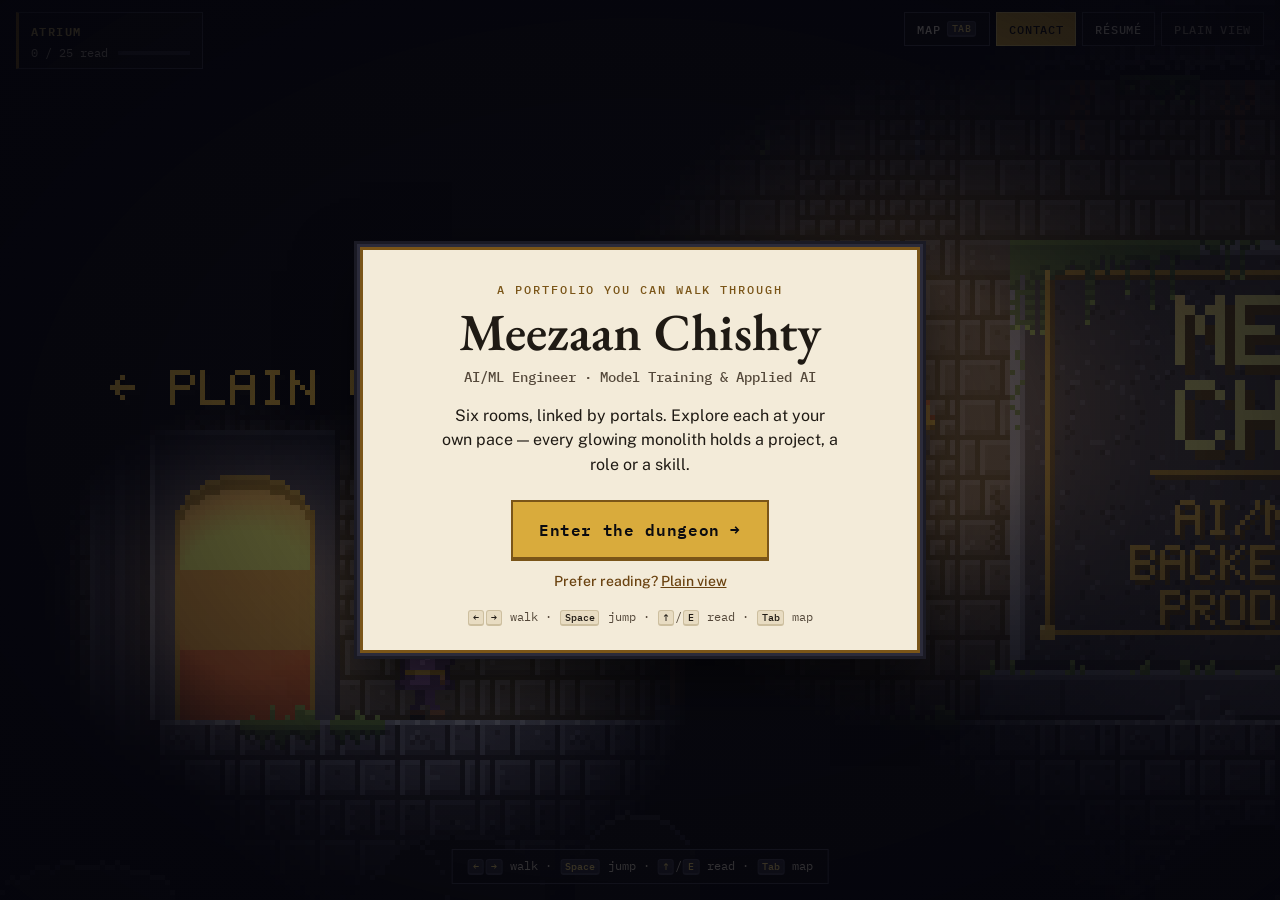
==== commit d1ceb5ef: "Split dungeon into rooms linked by portals; signboard navigation Each section is now a sealed room w" ====
--- a/index.html
+++ b/index.html
@@ -23,7 +23,7 @@
 
   <div class="stage" id="stage">
     <canvas id="screen" tabindex="0" role="application"
-            aria-label="Portfolio game. Arrow keys walk, Space jumps, Up or E reads the nearest monolith, Tab opens the gate map."></canvas>
+            aria-label="Portfolio game. Arrow keys walk, Space jumps, Up or E reads the nearest monolith or steps through a portal, Tab opens the gate map."></canvas>
     <p class="loading" aria-hidden="true">Lighting the torches…</p>
   </div>
 
@@ -33,7 +33,7 @@
       <p class="title-kicker">A portfolio you can walk through</p>
       <h2 class="title-name" id="titleName">Meezaan Chishty</h2>
       <p class="title-role">AI/ML Engineer · Model Training &amp; Applied AI</p>
-      <p class="title-lede">Walk <strong>right →</strong> through six gates. Each glowing monolith holds a project, a role or a skill.</p>
+      <p class="title-lede">Six rooms, linked by portals. Explore each at your own pace — every glowing monolith holds a project, a role or a skill.</p>
       <div class="title-actions">
         <button type="button" class="title-start" id="titleStart">Enter the dungeon <span aria-hidden="true">→</span></button>
         <a class="title-plain" href="classic.html">Prefer reading? <u>Plain view</u></a>
@@ -50,7 +50,6 @@
         <span><span id="hudRead">0</span> / <span id="hudTotal">25</span> read</span>
         <span class="hud-bar" aria-hidden="true"><span id="hudBar"></span></span>
       </p>
-      <p class="hud-next" id="hudNext" aria-live="polite"></p>
     </div>
     <nav class="hud-actions" aria-label="Quick links">
       <button type="button" class="hud-btn" id="btnMap">Map <kbd>Tab</kbd></button>
@@ -63,6 +62,8 @@
   <p class="hint" id="hint"><kbd>←</kbd><kbd>→</kbd> walk · <kbd>Space</kbd> jump · <kbd>↑</kbd>/<kbd>E</kbd> read · <kbd>Tab</kbd> map</p>
 
   <div class="toast" id="toast" role="status" aria-live="polite"></div>
+
+  <div class="warp" id="warp" aria-hidden="true"></div>
 
   <!-- ── Touch controls ─────────────────────────────────────────────── -->
   <div class="touch" aria-hidden="true">
@@ -96,7 +97,7 @@
   <dialog class="panel panel--map" id="map" aria-labelledby="mapTitle">
     <div class="panel-card">
       <header class="panel-head">
-        <p class="panel-kicker">Fast travel</p>
+        <p class="panel-kicker" id="mapKicker">Fast travel</p>
         <h2 class="panel-title" id="mapTitle">The Gates</h2>
         <button type="button" class="panel-close" id="mapClose" aria-label="Close (Esc)">✕</button>
       </header>
@@ -111,6 +112,7 @@
           <div><dt>Walk</dt><dd>← → or A D</dd></div>
           <div><dt>Jump</dt><dd>Space (hold for height)</dd></div>
           <div><dt>Read</dt><dd>↑, E or Enter — or click a monolith</dd></div>
+          <div><dt>Portal</dt><dd>↑ at the end of a room to travel on</dd></div>
           <div><dt>In a record</dt><dd>← → previous / next · Esc close</dd></div>
         </dl>
       </div>
--- a/game/game.css
+++ b/game/game.css
@@ -282,13 +282,18 @@
   color: #d8d2c4;
 }
 
-.hud-next {
-  margin: 6px 0 0;
-  font: 500 12px var(--mono);
-  color: var(--gold);
-}
-.hud-next:empty {
-  display: none;
+/* portal warp — a flash of the destination room's light */
+.warp {
+  position: fixed;
+  inset: 0;
+  z-index: 40;
+  pointer-events: none;
+  background: radial-gradient(circle at 50% 60%, #fff 0%, var(--warp, #ffd76a) 45%, rgba(11, 11, 16, 0.9) 100%);
+  opacity: 0;
+  transition: opacity 0.24s ease-in;
+}
+.warp.is-on {
+  opacity: 1;
 }
 
 /* ======================================================================
@@ -759,6 +764,29 @@
 .map-gate:focus-visible {
   background: var(--parchment-2);
 }
+.map-gate:disabled {
+  cursor: default;
+  opacity: 0.55;
+  background: transparent;
+}
+.map-gate.is-next {
+  box-shadow: inset 3px 0 0 var(--gold-dark);
+}
+.map-badge {
+  margin-left: 10px;
+  padding: 2px 6px;
+  font: 500 11px var(--mono);
+  text-transform: uppercase;
+  letter-spacing: 0.08em;
+  vertical-align: middle;
+  color: var(--ink-soft);
+  border: 1px solid var(--parchment-2);
+  border-radius: 3px;
+}
+.map-badge--next {
+  color: var(--gold-dark);
+  border-color: var(--gold-dark);
+}
 .map-count {
   font: 500 13px var(--mono);
   color: var(--ink-soft);
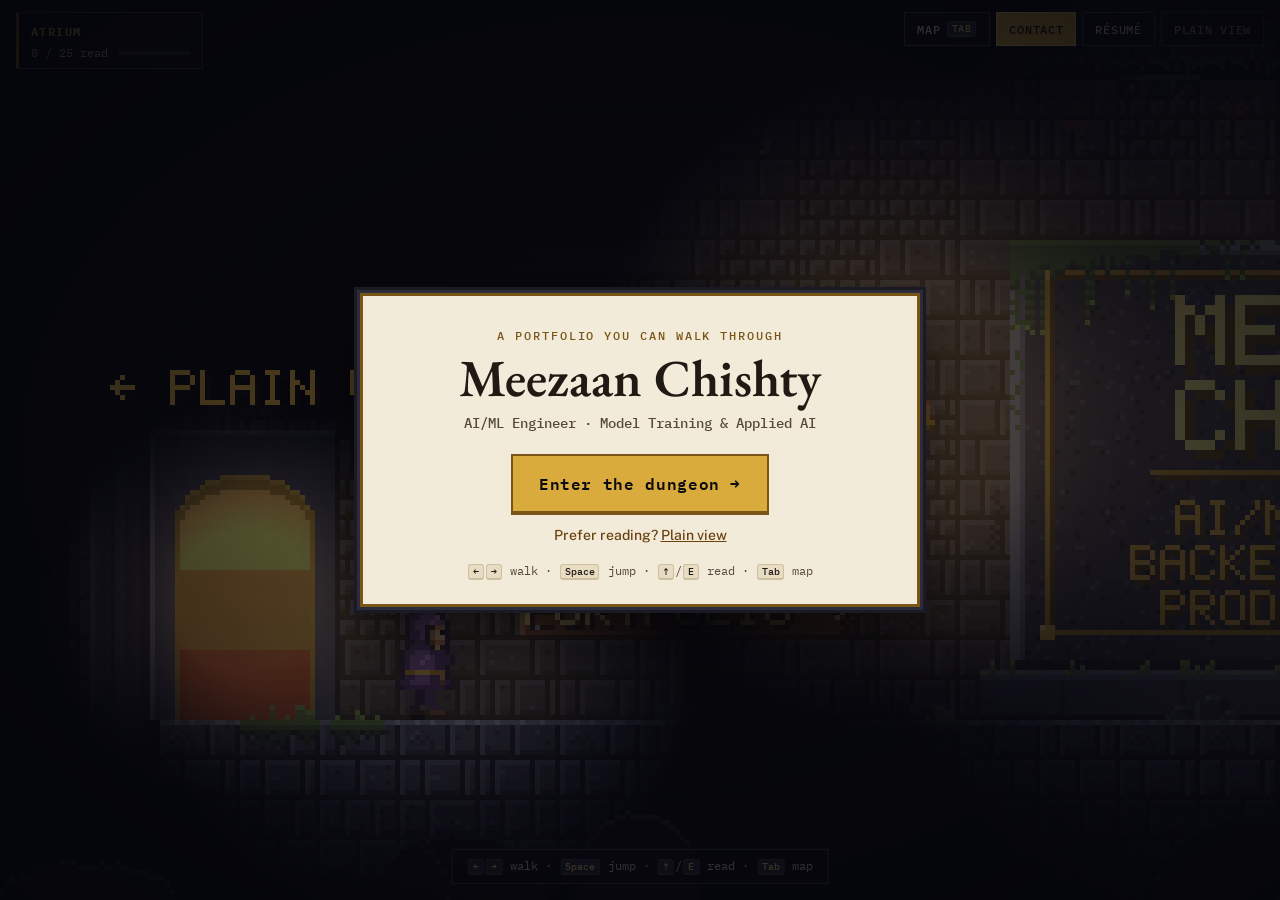
==== commit 27ba5a21: "Remove lede line from the title card Co-Authored-By: Claude Opus 5.5 (1M context) <noreply@anthropic" ====
--- a/index.html
+++ b/index.html
@@ -33,7 +33,6 @@
       <p class="title-kicker">A portfolio you can walk through</p>
       <h2 class="title-name" id="titleName">Meezaan Chishty</h2>
       <p class="title-role">AI/ML Engineer · Model Training &amp; Applied AI</p>
-      <p class="title-lede">Six rooms, linked by portals. Explore each at your own pace — every glowing monolith holds a project, a role or a skill.</p>
       <div class="title-actions">
         <button type="button" class="title-start" id="titleStart">Enter the dungeon <span aria-hidden="true">→</span></button>
         <a class="title-plain" href="classic.html">Prefer reading? <u>Plain view</u></a>
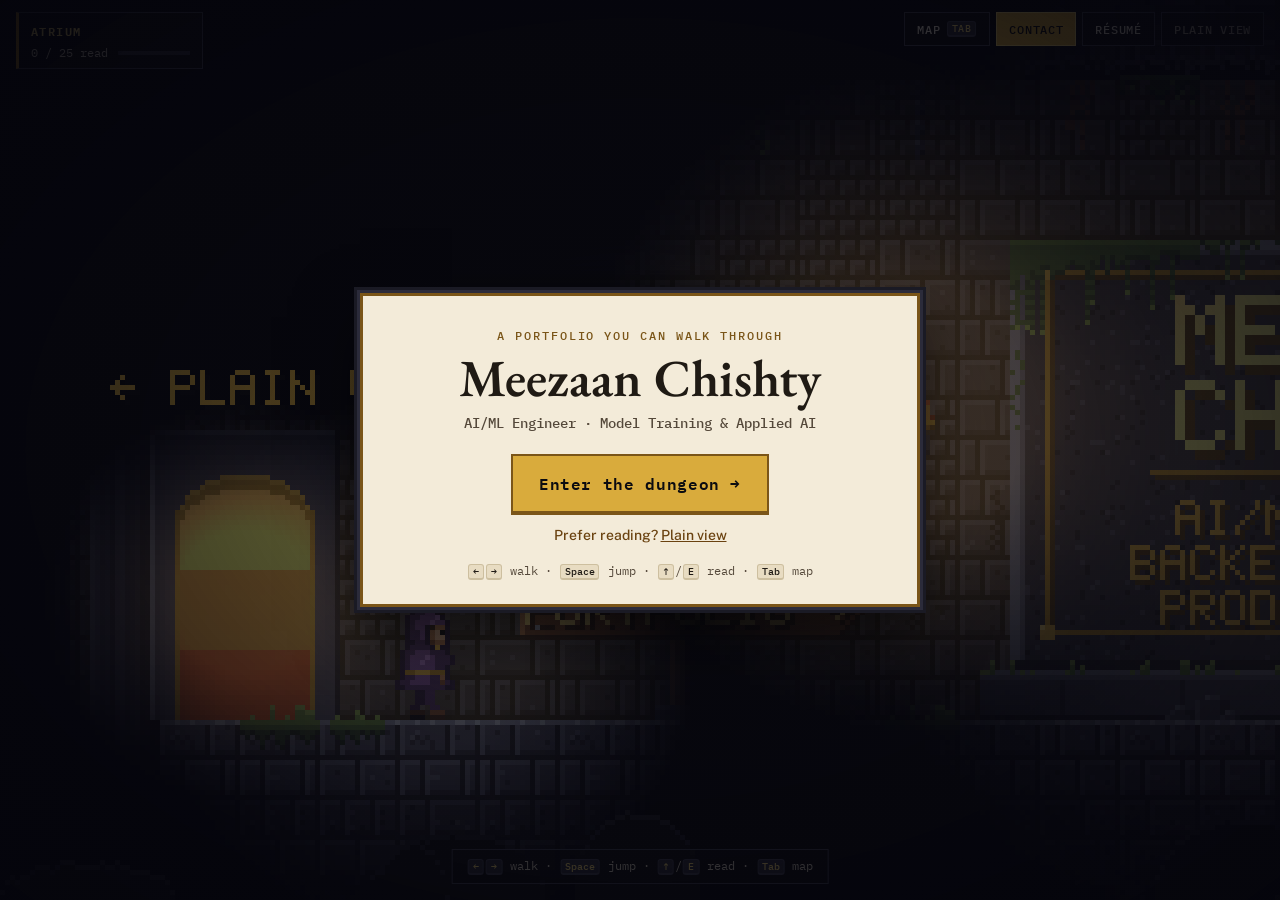
==== commit 6f02b703: "Close the record panel on any move, jump or read key Co-Authored-By: Claude Opus 5.5 (1M context) <n" ====
--- a/index.html
+++ b/index.html
@@ -112,7 +112,7 @@
           <div><dt>Jump</dt><dd>Space (hold for height)</dd></div>
           <div><dt>Read</dt><dd>↑, E or Enter — or click a monolith</dd></div>
           <div><dt>Portal</dt><dd>↑ at the end of a room to travel on</dd></div>
-          <div><dt>In a record</dt><dd>← → previous / next · Esc close</dd></div>
+          <div><dt>In a record</dt><dd>Any move key, E, Enter or Esc closes it</dd></div>
         </dl>
       </div>
     </div>
